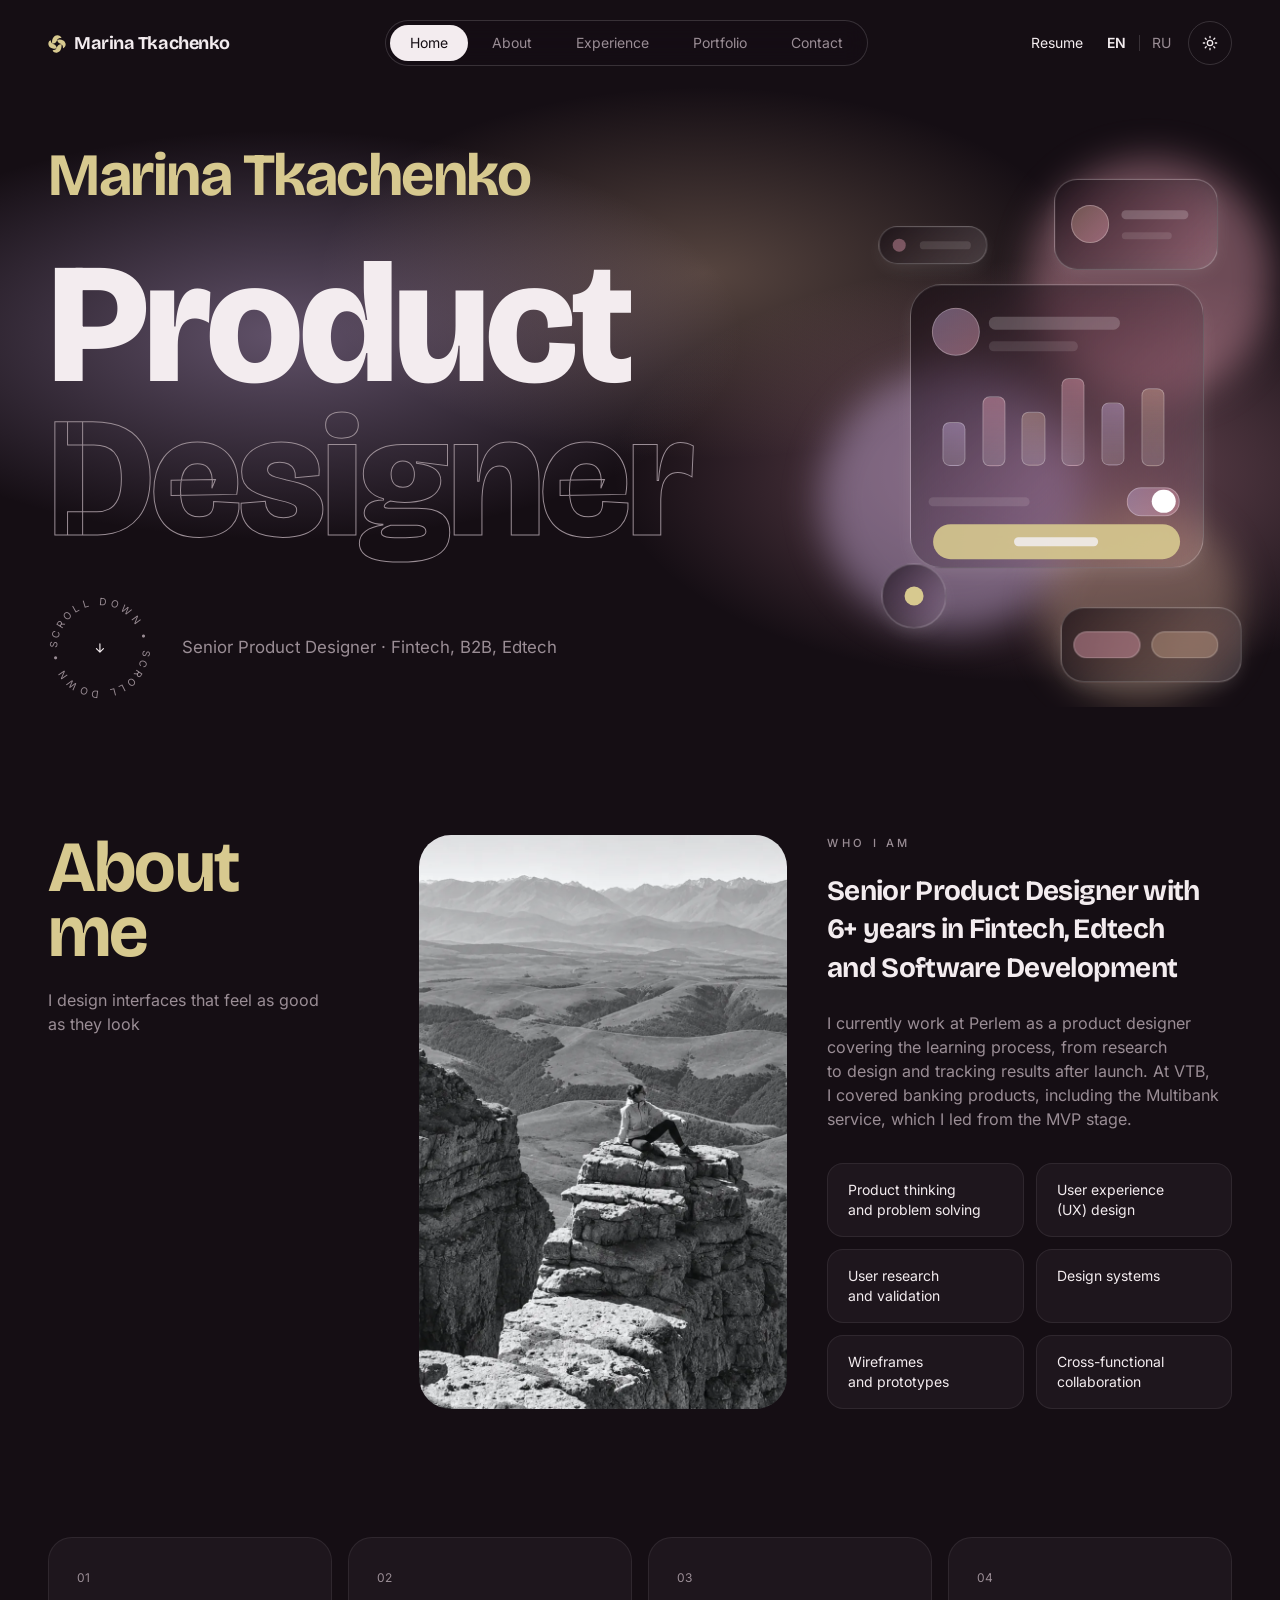
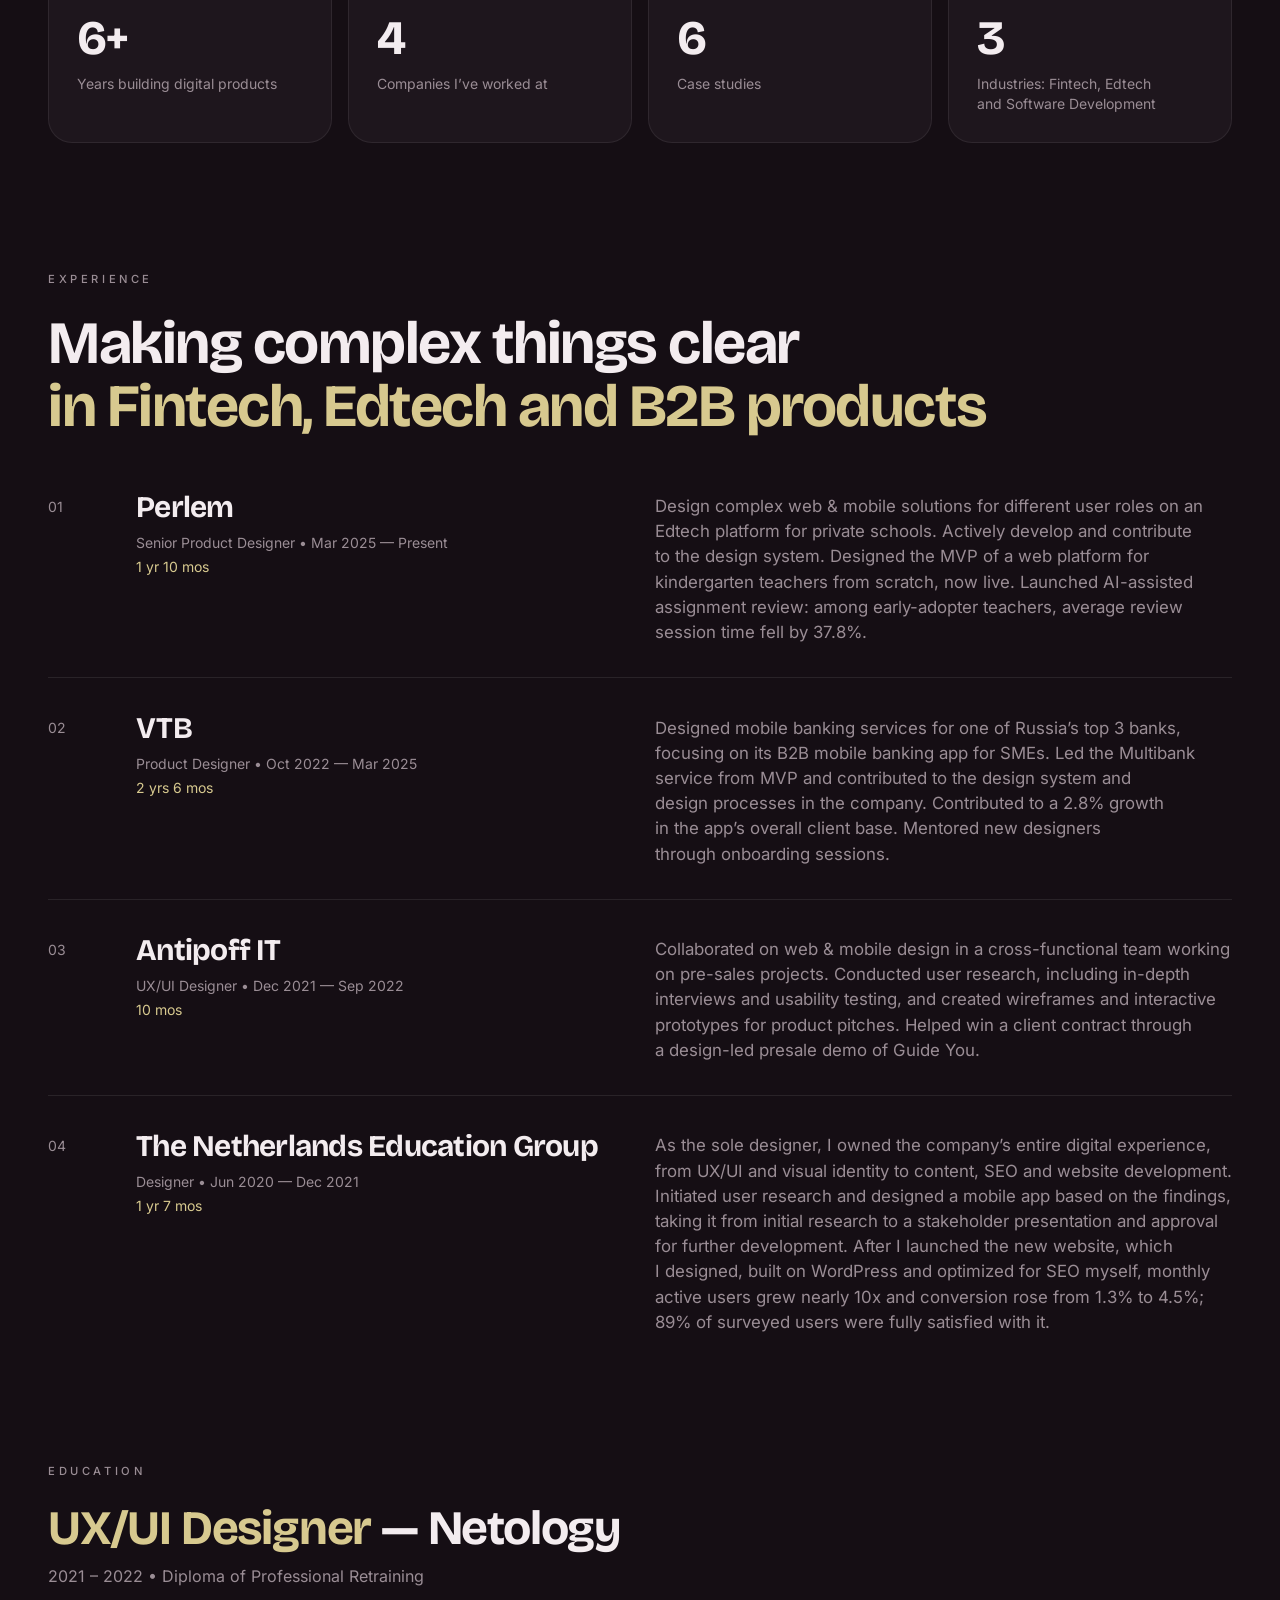
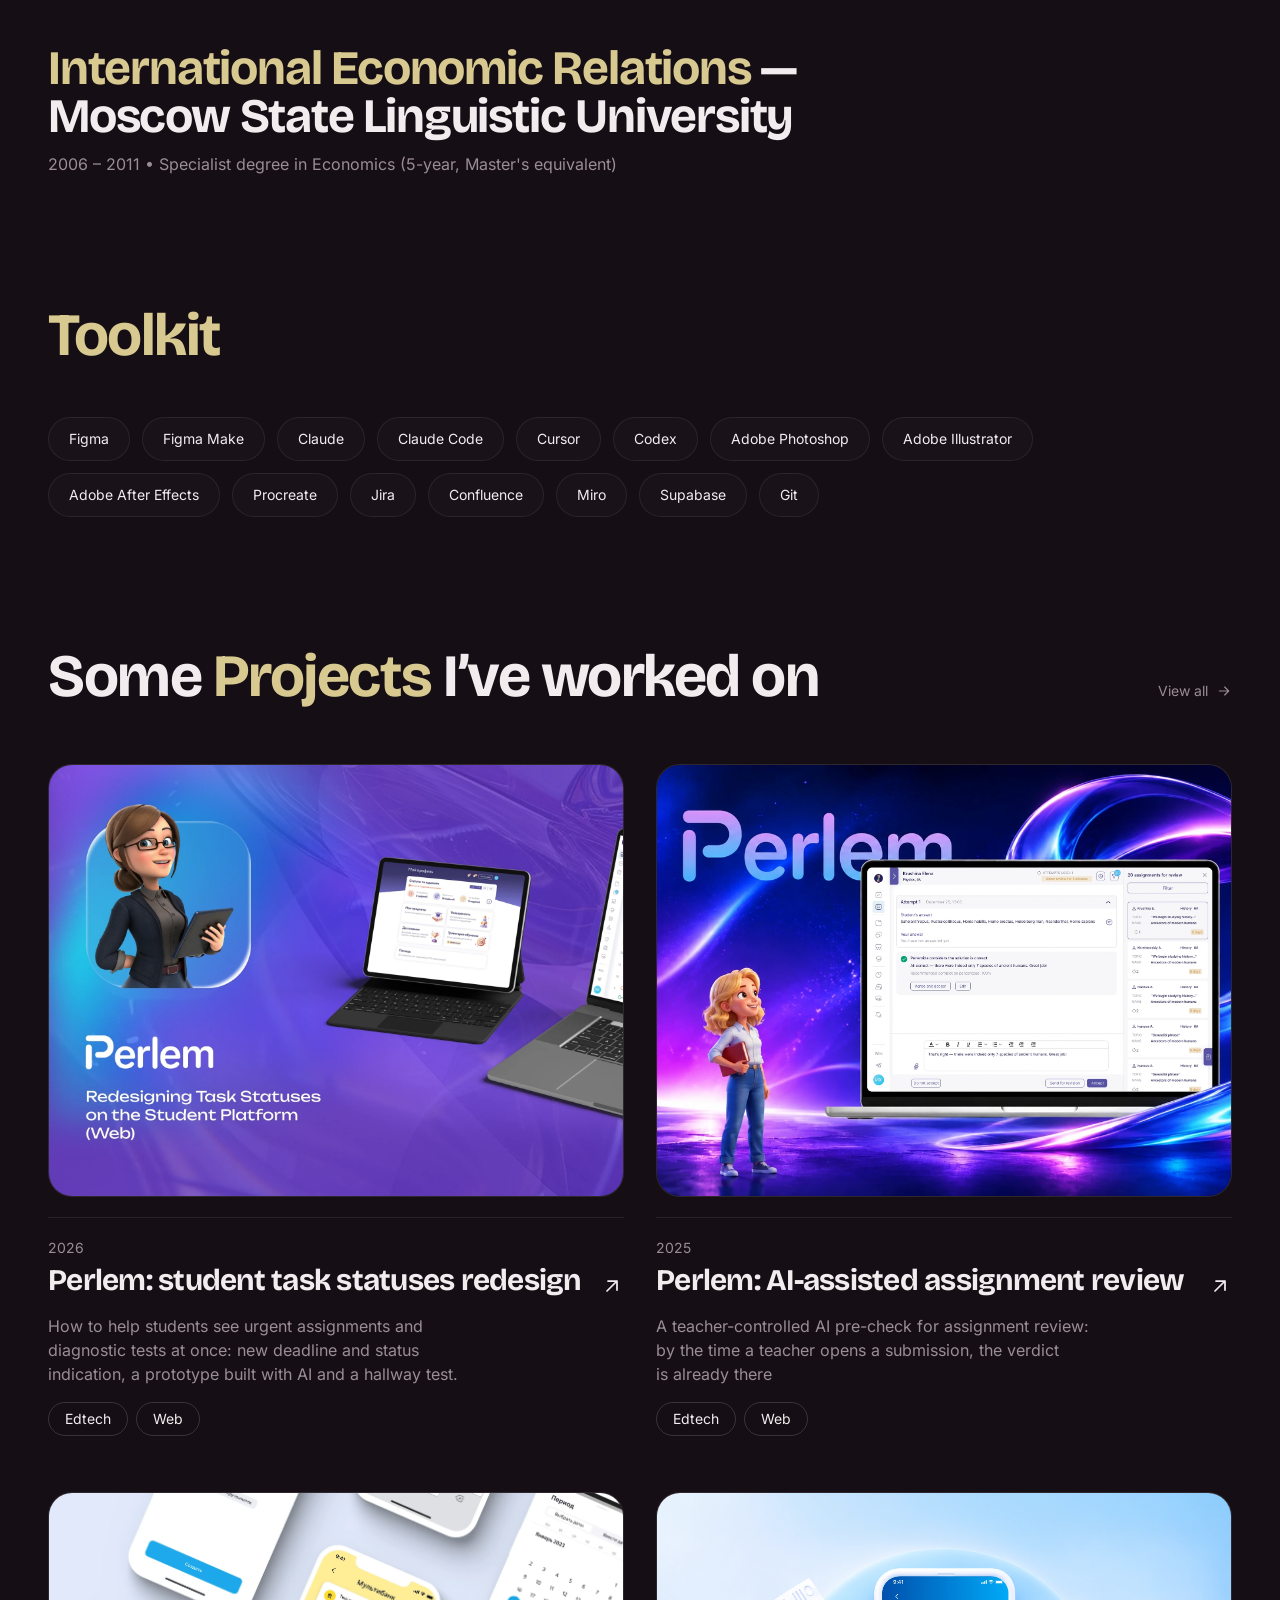
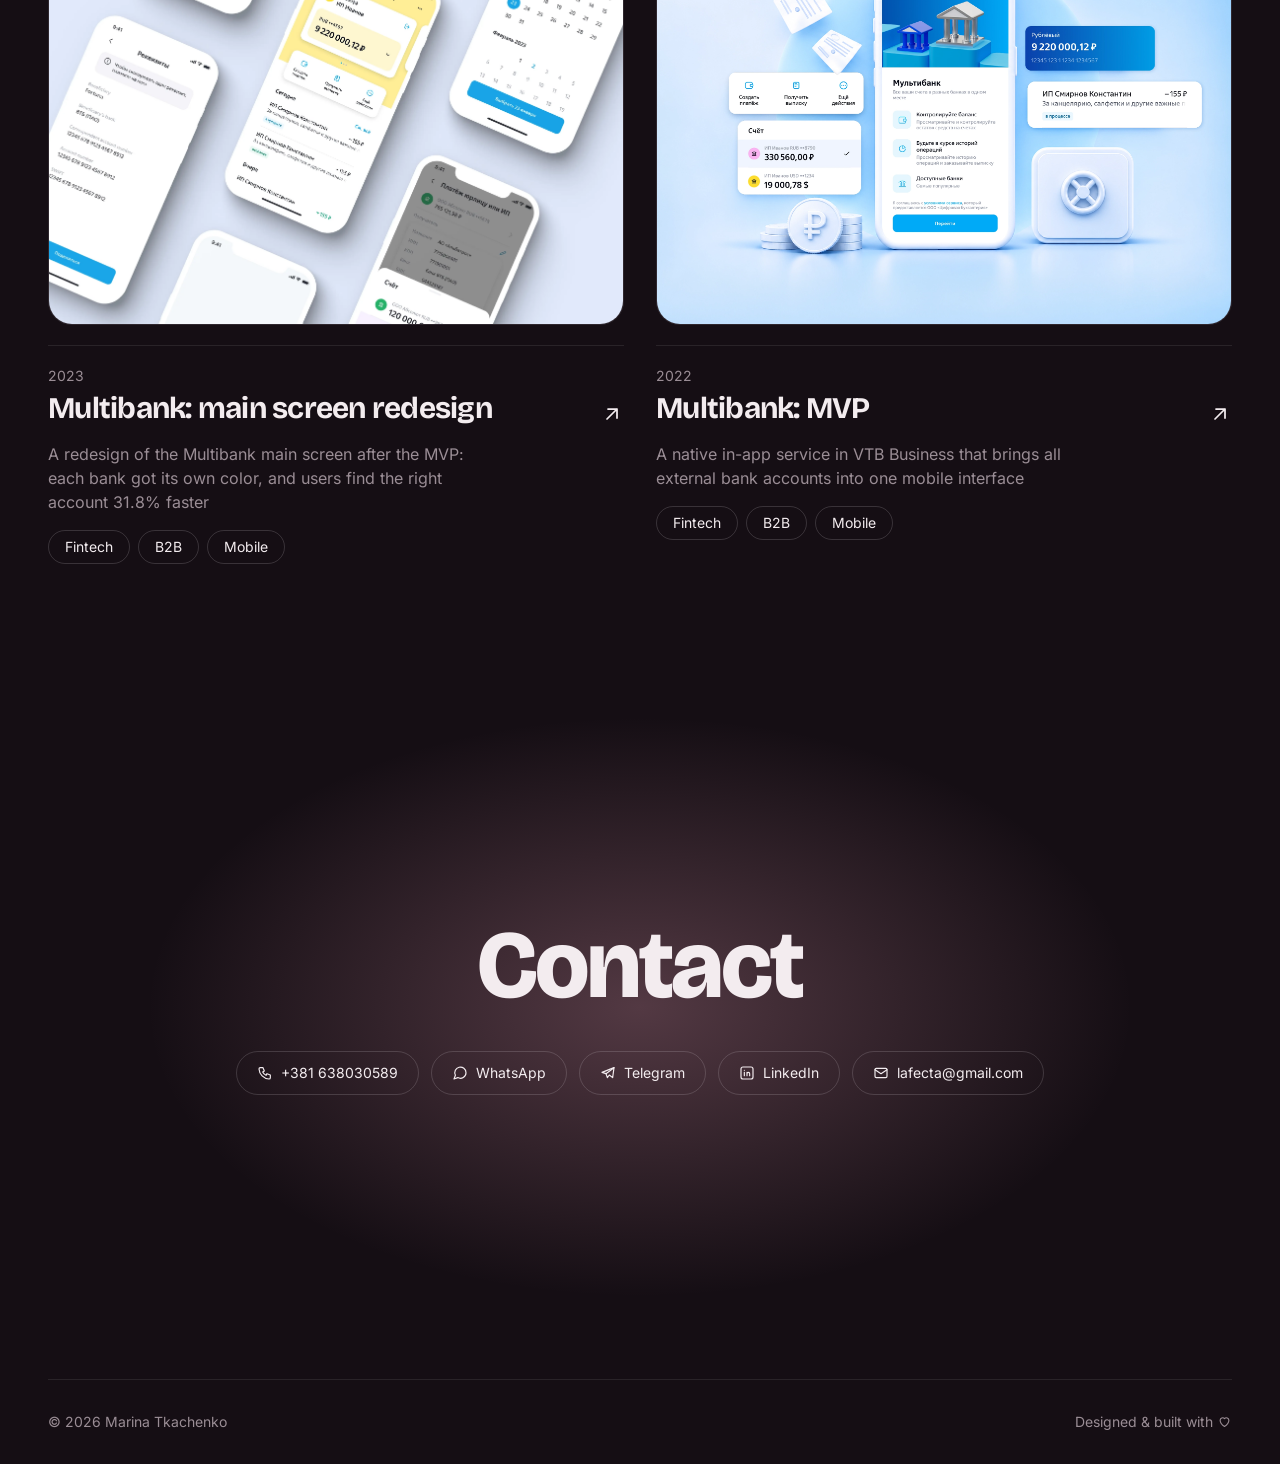
==== index.html @ 83dca7a9 "Ship Project Overview editorial strip across all six cases. Replace the old facts grid with overview" ====
<!DOCTYPE html>
<html lang="en" data-theme="dark" data-root="" data-page="home">
<head>
  <meta charset="UTF-8" />
  <meta name="viewport" content="width=device-width, initial-scale=1.0" />
  <link rel="icon" type="image/svg+xml" href="favicon.svg" />
  <link rel="icon" href="favicon.ico" sizes="32x32" />
  <link rel="icon" type="image/png" href="icon-192.png" sizes="192x192" />
  <link rel="apple-touch-icon" href="apple-touch-icon.png" />
  <link rel="manifest" href="site.webmanifest" />
  <title>Marina Tkachenko — Senior Product Designer</title>
  <meta name="description" content="Senior Product Designer · Fintech, Edtech, Software Development." />
  <link rel="canonical" href="https://marinatkachenko.com/" />
  <meta property="og:type" content="website" />
  <meta property="og:url" content="https://marinatkachenko.com/" />
  <meta property="og:title" content="Marina Tkachenko — Senior Product Designer" />
  <meta property="og:description" content="Senior Product Designer · Fintech, Edtech, Software Development." />
  <meta property="og:image" content="https://marinatkachenko.com/images/og/cover-home.jpg" />
  <meta property="og:image:width" content="1200" />
  <meta property="og:image:height" content="630" />
  <meta property="og:image:alt" content="Marina Tkachenko, Senior Product Designer: portfolio" />
  <meta name="twitter:card" content="summary_large_image" />
  <meta name="twitter:image" content="https://marinatkachenko.com/images/og/cover-home.jpg" />

  <!-- Language and theme before first paint: the address, then the saved choice, then English and dark (same order as js/i18n.js) -->
  <meta name="color-scheme" content="dark" />
  <meta name="theme-color" content="#150E14" />
  <script>
    (function () {
      var root = document.documentElement, lang = null, theme = null;
      var query = new URLSearchParams(location.search).get('lang');
      var path = (location.pathname.match(/\/(en|ru)\/?$/) || [])[1];
      try { lang = localStorage.getItem('site-lang'); theme = localStorage.getItem('site-theme'); } catch (e) {}
      if (query === 'en' || query === 'ru') lang = query;
      if (path) lang = path;
      root.lang = lang === 'ru' ? 'ru' : 'en';
      if (theme !== 'light') return;
      root.dataset.theme = 'light';
      document.querySelector('meta[name="color-scheme"]').content = 'light';
      document.querySelector('meta[name="theme-color"]').content = '#F8F3F5';
    })();
  </script>

  <!-- Until the scripts at the end of the page have put in the language,
       drawn the cards and placed an anchor (index.html#about from another
       page), the page stays hidden, so the first frame shown is the finished
       one (js/main.js). The anchor is not placed on back / forward (the
       browser restores the scroll) or when a remembered position comes back
       (js/projects.js). Shown anyway after 1.5 s if a script fails. -->
  <script>
    (function () {
      var root = document.documentElement;
      root.classList.add('is-booting');
      setTimeout(function () { root.classList.remove('is-booting', 'is-anchoring'); }, 1500);
      if (location.hash.length < 2) return;
      var nav = performance.getEntriesByType && performance.getEntriesByType('navigation')[0];
      if (nav && nav.type === 'back_forward') return;
      try {
        var saved = JSON.parse(sessionStorage.getItem('projects-restore'));
        if (saved && saved.page === 'home') return;
      } catch (e) {}
      root.classList.add('is-anchoring');
    })();
  </script>

  <link rel="preload" href="fonts/inter-latin-wght-normal.woff2" as="font" type="font/woff2" crossorigin />
  <link rel="preload" href="fonts/bricolage-grotesque-latin-opsz-normal.woff2" as="font" type="font/woff2" crossorigin />
  <!-- Russian pages also need the Cyrillic body font -->
  <script>
    (function () {
      if (document.documentElement.lang !== 'ru') return;
      var font = document.createElement('link');
      font.rel = 'preload'; font.as = 'font'; font.type = 'font/woff2'; font.crossOrigin = '';
      font.href = 'fonts/inter-cyrillic-wght-normal.woff2';
      document.head.append(font);
    })();
  </script>

  <link rel="stylesheet" href="css/tokens.css?v=20261123a" />
  <link rel="stylesheet" href="css/style.css?v=20261123a" />
</head>
<body>

  <!-- ============ NAV ============ -->
  <header class="nav">
    <a href="index.html" class="nav__name"><svg class="nav__mark" width="18" height="18" viewBox="0 0 512 512" fill="currentColor" aria-hidden="true" focusable="false"><path d="M257.304 10.1915C286.831 8.97307 315.187 13.3717 340.819 29.1034C362.001 42.1004 380.033 64.0647 386.084 88.6191C378.685 88.724 371.36 87.4991 363.799 87.6498C321.224 88.5007 281.397 103.267 259.425 142.651C254.765 151.007 251.762 158.628 247.705 167.15C239.773 183.812 231.827 197.342 218.742 210.534C198.245 231.199 168.315 238.995 140.32 241.71C134.675 242.257 126.518 241.805 120.603 241.834C137.478 251.984 150.284 256.57 168.344 263.577C204.808 277.725 237.194 308.13 241.391 349.287C242.178 357.005 241.925 364.802 241.929 372.6C255.633 344.597 267.995 313.66 291.28 292.082C312.119 272.777 339.035 264.661 366.793 265.362C371.84 265.491 376.73 266.078 381.807 266.416C350.628 246.698 320.092 242.556 293.558 215.022C275.928 196.73 263.443 168.166 263.228 142.642C271.411 138.688 279.946 135.533 288.722 133.222C337.521 120.563 389.269 128.035 432.654 154.003C465.258 173.569 488.9 205.437 498.421 242.645C505.795 272.598 501.841 302.699 485.936 329.151C472.956 350.734 451.607 370.402 426.994 376.589L425.632 376.877L424.887 376.325C424.603 373.078 425.416 369.318 425.637 365.926C428.077 328.569 417.072 292.679 385.81 269.534C385.55 282.782 386.236 297.01 385.55 310.139C383.63 346.989 378.019 384.172 361.193 417.183C342.127 455.098 308.812 483.613 268.779 496.299C239.7 505.499 202.267 503.903 175.488 489.029C151.81 475.88 139.029 457.122 131.321 431.72C151.652 432.575 179.363 427.229 197.541 417.845C213.697 409.505 233.798 390.886 240.976 373.734C226.933 380.632 211.966 385.401 196.556 387.877C149.301 395.272 104.751 386.545 64.4387 358.129C7.77163 318.19 -7.35406 237.488 31.8897 179.556C41.0081 166.095 61.6903 149.751 78.2703 147.397C77.4559 178.617 92.635 222.324 119.185 240.114C117.4 228.996 115.286 218.661 114.941 207.203C114.647 197.436 115.299 186.877 114.348 177.182C114.181 175.473 113.851 175.529 113.946 173.411C114.637 174.611 114.57 174.72 114.991 176.085C115.212 173.645 115.377 171.198 115.588 168.766C118.945 130.918 133.186 94.5216 157.096 65.1558C183.395 32.858 216.522 15.0824 257.304 10.1915Z"/></svg><span data-i18n="nav.name">Marina Tkachenko</span></a>

    <div class="nav__controls">
      <button class="theme-toggle icon-btn" type="button" aria-label="Switch theme">
        <svg class="theme-toggle__moon" viewBox="0 0 24 24" width="16" height="16" aria-hidden="true">
          <path d="M21 12.8A9 9 0 1 1 11.2 3a7 7 0 0 0 9.8 9.8z" fill="none" stroke="currentColor" stroke-width="2" stroke-linecap="round" stroke-linejoin="round"/>
        </svg>
        <svg class="theme-toggle__sun" viewBox="0 0 24 24" width="16" height="16" aria-hidden="true">
          <g fill="none" stroke="currentColor" stroke-width="2" stroke-linecap="round">
            <circle cx="12" cy="12" r="4"/>
            <path d="M12 2v2M12 20v2M4.9 4.9l1.4 1.4M17.7 17.7l1.4 1.4M2 12h2M20 12h2M4.9 19.1l1.4-1.4M17.7 6.3l1.4-1.4"/>
          </g>
        </svg>
      </button>
      <button class="nav__burger icon-btn" type="button" aria-label="Open menu" aria-expanded="false" aria-controls="site-menu" data-i18n-aria="nav.menuOpen">
        <span class="nav__burger-lines" aria-hidden="true"></span>
      </button>
    </div>

    <!-- On screens up to 768px this is the panel opened by the burger; wider, it adds no box of its own -->
    <div class="nav__panel" id="site-menu">
      <nav class="nav__menu" aria-label="Main">
        <ul class="nav__links">
          <li class="nav__indicator" aria-hidden="true" role="presentation"></li>
          <li><a href="#home" aria-current="location" data-i18n="nav.home">Home</a></li>
          <li><a href="#about" data-i18n="nav.about">About</a></li>
          <li><a href="#experience" data-i18n="nav.experience">Experience</a></li>
          <li class="nav__group">
            <a href="#projects" data-i18n="nav.portfolio">Portfolio</a>
            <button class="nav__expand" type="button" aria-expanded="false" aria-controls="nav-projects" aria-label="Show projects menu" data-i18n-aria="nav.projectsMenu">
              <svg class="nav__chevron" viewBox="0 0 24 24" width="16" height="16" aria-hidden="true"><path d="m6 9 6 6 6-6" fill="none" stroke="currentColor" stroke-width="2" stroke-linecap="round" stroke-linejoin="round"/></svg>
            </button>
            <ul class="nav__sub" id="nav-projects">
              <li><a href="projects.html" data-i18n="projects.title">All projects</a></li>
            </ul>
          </li>
          <li><a href="#contact" data-i18n="nav.contact">Contact</a></li>
        </ul>
      </nav>

      <div class="nav__right">
        <a href="files/MarinaTkachenkoCV_eng.pdf" target="_blank" rel="noopener" class="text-link" data-i18n="nav.resume" data-i18n-href="nav.resumeHref" data-i18n-aria="nav.resumeAria" aria-label="Resume (PDF, opens in a new tab)">Resume</a>
        <!-- Language: EN | RU. The ?lang= links work anywhere, even without JS
             or when the file is opened directly; js/i18n.js switches in place
             and shows a /en or /ru address when served over http(s). -->
        <div class="lang-switch" role="group" aria-label="Language">
          <a class="lang-switch__opt" href="?lang=en" data-lang="en" hreflang="en" lang="en">EN</a>
          <span class="lang-switch__sep" aria-hidden="true"></span>
          <a class="lang-switch__opt" href="?lang=ru" data-lang="ru" hreflang="ru" lang="ru">RU</a>
        </div>
        <button class="theme-toggle icon-btn" type="button" aria-label="Switch theme">
          <svg class="theme-toggle__moon" viewBox="0 0 24 24" width="16" height="16" aria-hidden="true">
            <path d="M21 12.8A9 9 0 1 1 11.2 3a7 7 0 0 0 9.8 9.8z" fill="none" stroke="currentColor" stroke-width="2" stroke-linecap="round" stroke-linejoin="round"/>
          </svg>
          <svg class="theme-toggle__sun" viewBox="0 0 24 24" width="16" height="16" aria-hidden="true">
            <g fill="none" stroke="currentColor" stroke-width="2" stroke-linecap="round">
              <circle cx="12" cy="12" r="4"/>
              <path d="M12 2v2M12 20v2M4.9 4.9l1.4 1.4M17.7 17.7l1.4 1.4M2 12h2M20 12h2M4.9 19.1l1.4-1.4M17.7 6.3l1.4-1.4"/>
            </g>
          </svg>
        </button>
      </div>
    </div>
  </header>

  <main>
    <!-- ============ HERO ============ -->
    <section class="hero" id="home">
      <div class="hero__inner">
        <p class="hero__name" data-i18n="hero.name">Marina Tkachenko</p>
        <div class="hero__headline">
          <h1 class="hero__title">
            <span class="hero__line">Product</span>
            <span class="hero__line hero__line--outline">Designer</span>
          </h1>

          <!-- One-off glass composition (see js/main.js). The final layout is
               the default, so it is complete without JS / with reduced motion. -->
          <div class="hero-glass" aria-hidden="true">
            <span class="hg__p hg__orb hg--pink" style="left:75.00%;top:26.67%;--w:57.50cqw;--h:57.50cqw;--rad:28.75cqw;--s:0"></span>
            <span class="hg__p hg__orb hg--lilac" style="left:27.50%;top:61.67%;--w:62.50cqw;--h:62.50cqw;--rad:31.25cqw;--s:0"></span>
            <span class="hg__p hg__orb hg--peach" style="left:72.50%;top:78.33%;--w:47.50cqw;--h:47.50cqw;--rad:23.75cqw;--s:0"></span>
            <span class="hg__p hg__glass" style="left:52.50%;top:50.00%;--w:70.00cqw;--h:67.50cqw;--rad:7.50cqw;--s:1"></span>
            <span class="hg__p hg__avatar" style="left:28.50%;top:35.00%;--w:11.50cqw;--h:11.50cqw;--rad:5.75cqw;--s:2"></span>
            <span class="hg__p hg__bar" style="left:52.00%;top:33.67%;--w:31.00cqw;--h:3.00cqw;--rad:1.50cqw;--s:2"></span>
            <span class="hg__p hg__bar hg__bar--soft" style="left:47.00%;top:37.33%;--w:21.00cqw;--h:2.25cqw;--rad:1.12cqw;--s:2"></span>
            <span class="hg__p hg__col hg--lilac" style="left:28.00%;top:52.83%;--w:5.50cqw;--h:10.50cqw;--rad:1.75cqw;--s:2"></span>
            <span class="hg__p hg__col hg--pink" style="left:37.50%;top:50.83%;--w:5.50cqw;--h:16.50cqw;--rad:1.75cqw;--s:2"></span>
            <span class="hg__p hg__col hg--peach" style="left:47.00%;top:52.00%;--w:5.50cqw;--h:13.00cqw;--rad:1.75cqw;--s:2"></span>
            <span class="hg__p hg__col hg--pink" style="left:56.50%;top:49.33%;--w:5.50cqw;--h:21.00cqw;--rad:1.75cqw;--s:2"></span>
            <span class="hg__p hg__col hg--lilac" style="left:66.00%;top:51.33%;--w:5.50cqw;--h:15.00cqw;--rad:1.75cqw;--s:2"></span>
            <span class="hg__p hg__col hg--peach" style="left:75.50%;top:50.17%;--w:5.50cqw;--h:18.50cqw;--rad:1.75cqw;--s:2"></span>
            <span class="hg__p hg__bar hg__bar--soft" style="left:34.00%;top:62.00%;--w:24.00cqw;--h:2.25cqw;--rad:1.12cqw;--s:2"></span>
            <span class="hg__p hg__toggle" style="left:75.50%;top:62.00%;--w:12.50cqw;--h:7.00cqw;--rad:3.50cqw;--s:2"></span>
            <span class="hg__p hg__button" style="left:52.50%;top:68.33%;--w:59.00cqw;--h:8.50cqw;--rad:4.25cqw;--s:2"></span>
            <span class="hg__p hg__glass hg__glass--float" style="left:71.50%;top:18.00%;--w:39.00cqw;--h:21.50cqw;--rad:5.50cqw;--s:3"></span>
            <span class="hg__p hg__avatar hg__avatar--peach" style="left:60.50%;top:18.00%;--w:9.00cqw;--h:9.00cqw;--rad:4.50cqw;--s:3"></span>
            <span class="hg__p hg__bar" style="left:76.00%;top:16.50%;--w:16.00cqw;--h:2.25cqw;--rad:1.12cqw;--s:3"></span>
            <span class="hg__p hg__bar hg__bar--soft" style="left:74.00%;top:19.83%;--w:12.00cqw;--h:1.75cqw;--rad:0.88cqw;--s:3"></span>
            <span class="hg__p hg__glass hg__glass--pill" style="left:23.00%;top:21.33%;--w:26.00cqw;--h:9.00cqw;--rad:4.50cqw;--s:3"></span>
            <span class="hg__p hg__dot" style="left:15.00%;top:21.33%;--w:3.00cqw;--h:3.00cqw;--rad:1.50cqw;--s:3"></span>
            <span class="hg__p hg__bar hg__bar--soft" style="left:26.00%;top:21.33%;--w:12.00cqw;--h:1.75cqw;--rad:0.88cqw;--s:3"></span>
            <span class="hg__p hg__glass hg__glass--float" style="left:75.00%;top:84.67%;--w:43.00cqw;--h:18.00cqw;--rad:5.50cqw;--s:3"></span>
            <span class="hg__p hg__chip hg--pink" style="left:64.50%;top:84.67%;--w:16.00cqw;--h:6.50cqw;--rad:3.25cqw;--s:3"></span>
            <span class="hg__p hg__chip hg--peach" style="left:83.00%;top:84.67%;--w:16.00cqw;--h:6.50cqw;--rad:3.25cqw;--s:3"></span>
            <span class="hg__p hg__glass hg__glass--round" style="left:18.50%;top:77.00%;--w:15.50cqw;--h:15.50cqw;--rad:7.75cqw;--s:3"></span>
            <span class="hg__p hg__dot hg__dot--accent" style="left:18.50%;top:77.00%;--w:4.50cqw;--h:4.50cqw;--rad:2.25cqw;--s:3"></span>
          </div>

          <div class="hero__aside">
            <p class="hero__level" data-i18n="hero.level">Senior Product Designer · Fintech, B2B, Edtech</p>
            <div class="scroll-badge" aria-hidden="true">
              <svg class="scroll-badge__ring" viewBox="0 0 100 100">
                <defs>
                  <path id="scroll-badge-circle" d="M50,50 m-36,0 a36,36 0 1,1 72,0 a36,36 0 1,1 -72,0" />
                </defs>
                <text>
                  <textPath href="#scroll-badge-circle" textLength="222">SCROLL DOWN • SCROLL DOWN •</textPath>
                </text>
              </svg>
              <svg class="scroll-badge__arrow" viewBox="0 0 24 24" width="14" height="14">
                <path d="M12 5v14M6 13l6 6 6-6" fill="none" stroke="currentColor" stroke-width="2" stroke-linecap="round" stroke-linejoin="round"/>
              </svg>
            </div>
          </div>
        </div>
      </div>
    </section>


    <!-- ============ ABOUT ============ -->
    <section class="about" id="about">
      <div class="about__grid">
        <div class="about__intro">
          <h2 class="about__title" data-i18n="about.title">About me</h2>
          <p class="about__sub" data-i18n="about.sub">I design interfaces that feel as good as they look</p>
        </div>

        <div class="about__photo">
          <img src="images/Marina.webp" width="818" height="1178" loading="lazy" decoding="async"
               alt="Marina Tkachenko sitting on a rock against a mountain landscape, black and white photo"
               data-i18n-alt="about.photoAlt" />
        </div>

        <div class="about__body">
          <p class="label" data-i18n="about.label">Who I am</p>
          <p class="about__lead" data-i18n="about.lead">Senior Product Designer with 6+ years in Fintech, Edtech and Software Development</p>
          <p class="about__text" data-i18n="about.text">I currently work at Perlem as a product designer covering the learning process, from research to design and tracking results after launch. At VTB, I covered banking products, including the Multibank service, which I led from the MVP stage.</p>

          <ul class="skills">
            <li class="skills__item" data-i18n="skills.1">Product thinking and problem solving</li>
            <li class="skills__item" data-i18n="skills.2">User experience (UX) design</li>
            <li class="skills__item" data-i18n="skills.3">User research and validation</li>
            <li class="skills__item" data-i18n="skills.4">Design systems</li>
            <li class="skills__item" data-i18n="skills.5">Wireframes and prototypes</li>
            <li class="skills__item" data-i18n="skills.6">Cross-functional collaboration</li>
          </ul>
        </div>
      </div>
    </section>
    <!-- ============ STATS ============ -->
    <section class="stats" aria-label="Key numbers">
      <ul class="stats__grid" data-stats>
        <li class="stat">
          <span class="stat__index">01</span>
          <span class="stat__value">6+</span>
          <span class="stat__label" data-i18n="stats.1">Years building digital products</span>
        </li>
        <!-- number of different companies in the Experience block below (js/projects.js) -->
        <li class="stat">
          <span class="stat__index">02</span>
          <span class="stat__value" data-company-count>4</span>
          <span class="stat__label" data-i18n="stats.2">Companies I’ve worked at</span>
        </li>
        <!-- number of ready projects from data/projects.js (js/projects.js);
             hidden while there are fewer than 3 -->
        <li class="stat" data-case-count hidden>
          <span class="stat__index">03</span>
          <span class="stat__value" data-case-count-value></span>
          <span class="stat__label" data-case-count-label></span>
        </li>
        <li class="stat">
          <span class="stat__index">04</span>
          <span class="stat__value">3</span>
          <span class="stat__label" data-i18n="stats.4">Industries: Fintech, Edtech and Software Development</span>
        </li>
      </ul>
    </section>

    <!-- ============ EXPERIENCE ============ -->
    <section class="experience" id="experience">
      <p class="label" data-i18n="exp.label">Experience</p>
      <!-- from 1024px: plain part on the first line, coloured part on the second -->
      <h2 class="section-title section-title--split">
        <span data-i18n="exp.title.1">Making complex things clear</span> <br class="br-desktop"><span class="accent" data-i18n="exp.title.2">in Fintech, Edtech and B2B products</span>
      </h2>

      <ol class="timeline">
        <li class="timeline__row">
          <span class="timeline__index">01</span>
          <div class="timeline__head">
            <h3 class="timeline__company">Perlem</h3>
            <p class="timeline__role" data-i18n="exp.1.role">Senior Product Designer • Mar 2025 — Present</p>
            <p class="timeline__duration" data-start="2025-03" data-end="present">1 yr 9 mos</p>
          </div>
          <p class="timeline__text" data-i18n="exp.1.text">Design complex web &amp; mobile solutions for different user roles on an Edtech platform for private schools. Actively develop and contribute to the design system. Designed the MVP of a web platform for kindergarten teachers from scratch, now live. Launched AI-assisted assignment review: among early-adopter teachers, average review session time fell by 37.8%.</p>
        </li>
        <li class="timeline__row">
          <span class="timeline__index">02</span>
          <div class="timeline__head">
            <h3 class="timeline__company" data-i18n="exp.2.company">VTB</h3>
            <p class="timeline__role" data-i18n="exp.2.role">Product Designer • Oct 2022 — Mar 2025</p>
            <p class="timeline__duration" data-start="2022-10" data-end="2025-03">2 yrs 6 mos</p>
          </div>
          <p class="timeline__text" data-i18n="exp.2.text">Designed mobile banking services for one of Russia’s top 3 banks, focusing on its B2B mobile banking app for SMEs. Led the Multibank service from MVP and contributed to the design system and design processes in the company. Contributed to a 2.8% growth in the app’s overall client base. Mentored new designers through onboarding sessions.</p>
        </li>
        <li class="timeline__row">
          <span class="timeline__index">03</span>
          <div class="timeline__head">
            <h3 class="timeline__company">Antipoff IT</h3>
            <p class="timeline__role" data-i18n="exp.3.role">UX/UI Designer • Dec 2021 — Sep 2022</p>
            <p class="timeline__duration" data-start="2021-12" data-end="2022-09">10 mos</p>
          </div>
          <p class="timeline__text" data-i18n="exp.3.text">Collaborated on web &amp; mobile design in a cross-functional team working on pre-sales projects. Conducted user research, including in-depth interviews and usability testing, and created wireframes and interactive prototypes for product pitches. Helped win a client contract through a design-led presale demo of Guide You.</p>
        </li>
        <li class="timeline__row">
          <span class="timeline__index">04</span>
          <div class="timeline__head">
            <h3 class="timeline__company">The Netherlands Education Group</h3>
            <p class="timeline__role" data-i18n="exp.4.role">Designer • Jun 2020 — Dec 2021</p>
            <p class="timeline__duration" data-start="2020-06" data-end="2021-12">1 yr 7 mos</p>
          </div>
          <p class="timeline__text" data-i18n="exp.4.text">As the sole designer, I owned the company’s entire digital experience, from UX/UI and visual identity to content, SEO and website development. Initiated user research and designed a mobile app based on the findings, taking it from initial research to a stakeholder presentation and approval for further development. After I launched the new website, which I designed, built on WordPress and optimized for SEO myself, monthly active users grew nearly 10x and conversion rose from 1.3% to 4.5%; 89% of surveyed users were fully satisfied with it.</p>
        </li>
      </ol>
    </section>
    <!-- ============ EDUCATION ============ -->
    <section class="education">
      <p class="label" data-i18n="edu.label">Education</p>
      <div class="education__list">
        <div class="education__item">
          <h3 class="education__title"><span class="accent" data-i18n="edu.1.program">UX/UI Designer</span> <span data-i18n="edu.1.school">— Netology</span></h3>
          <p class="education__meta" data-i18n="edu.1.meta">2021 – 2022 • Diploma of Professional Retraining</p>
        </div>
        <div class="education__item">
          <h3 class="education__title"><span class="accent" data-i18n="edu.2.program">International Economic Relations</span> <span data-i18n="edu.2.school">— Moscow State Linguistic University</span></h3>
          <p class="education__meta" data-i18n="edu.2.meta">2006 – 2011 • Specialist degree in Economics (5-year, Master's equivalent)</p>
        </div>
      </div>
    </section>


    <!-- ============ TOOLKIT ============ -->
    <section class="tools">
      <h2 class="section-title"><span class="accent" data-i18n="tools.title">Toolkit</span></h2>
      <ul class="tools__chips">
        <li class="tool"><span class="tool__slot" aria-hidden="true"><span class="tool__icon tool__icon--figma"></span></span>Figma</li>
        <li class="tool"><span class="tool__slot" aria-hidden="true"><span class="tool__icon tool__icon--figma_make"></span></span>Figma Make</li>
        <li class="tool"><span class="tool__slot" aria-hidden="true"><span class="tool__icon tool__icon--claude"></span></span>Claude</li>
        <li class="tool"><span class="tool__slot" aria-hidden="true"><span class="tool__icon tool__icon--claude_code"></span></span>Claude Code</li>
        <li class="tool"><span class="tool__slot" aria-hidden="true"><span class="tool__icon tool__icon--cursor"></span></span>Cursor</li>
        <li class="tool"><span class="tool__slot" aria-hidden="true"><span class="tool__icon tool__icon--codex"></span></span>Codex</li>
        <li class="tool"><span class="tool__slot" aria-hidden="true"><span class="tool__icon tool__icon--adobe_photoshop"></span></span>Adobe Photoshop</li>
        <li class="tool"><span class="tool__slot" aria-hidden="true"><span class="tool__icon tool__icon--adobe_illustrator"></span></span>Adobe Illustrator</li>
        <li class="tool"><span class="tool__slot" aria-hidden="true"><span class="tool__icon tool__icon--adobe_after_effects"></span></span>Adobe After Effects</li>
        <li class="tool"><span class="tool__slot" aria-hidden="true"><span class="tool__icon tool__icon--procreate"></span></span>Procreate</li>
        <li class="tool"><span class="tool__slot" aria-hidden="true"><span class="tool__icon tool__icon--jira"></span></span>Jira</li>
        <li class="tool"><span class="tool__slot" aria-hidden="true"><span class="tool__icon tool__icon--confluence"></span></span>Confluence</li>
        <li class="tool"><span class="tool__slot" aria-hidden="true"><span class="tool__icon tool__icon--miro"></span></span>Miro</li>
        <li class="tool"><span class="tool__slot" aria-hidden="true"><span class="tool__icon tool__icon--supabase"></span></span>Supabase</li>
        <li class="tool"><span class="tool__slot" aria-hidden="true"><span class="tool__icon tool__icon--git"></span></span>Git</li>
      </ul>
    </section>


    <!-- ============ SELECTED WORK ============
         Cards come from data/projects.js (featured + ready, max 4), js/projects.js -->
    <section class="work" id="projects">
      <div class="work__head">
        <h2 class="section-title section-title--wide">
          <span data-i18n="work.home.title.before">Some </span><span class="accent" data-i18n="work.home.title.accent">Projects</span><span data-i18n="work.home.title.after"> I’ve worked on</span>
        </h2>
        <a class="work__all" href="projects.html" data-i18n-aria="work.viewAllAria" aria-label="View all projects"><span data-i18n="work.viewAll">View all</span><svg class="icon" viewBox="0 0 24 24" aria-hidden="true"><path d="M5 12h14M13 6l6 6-6 6"/></svg></a>
      </div>
      <ul class="projects-grid" data-projects="featured"></ul>
      <a class="pill work__end" href="projects.html" data-i18n="projects.title" data-reveal>All projects</a>
    </section>


    <!-- ============ CONTACT ============ -->
    <section class="contact" id="contact">
      <h2 class="contact__title" data-i18n="contact.title">Contact</h2>
      <ul class="contact__links">
        <li><a class="pill" href="tel:+381638030589" data-i18n-aria="contact.aria.phone" aria-label="Call +381 638030589"><svg class="icon" viewBox="0 0 24 24" aria-hidden="true"><path d="M5 4h4l2 5-2.5 1.5a11 11 0 0 0 5 5L15 13l5 2v4a2 2 0 0 1-2 2A16 16 0 0 1 3 6a2 2 0 0 1 2-2z"/></svg>+381 638030589</a></li>
        <li><a class="pill" href="https://wa.me/381638030589" target="_blank" rel="noopener noreferrer" data-i18n-aria="contact.aria.whatsapp" aria-label="Message on WhatsApp"><svg class="icon" viewBox="0 0 24 24" aria-hidden="true"><path d="M21 11.5a8.4 8.4 0 0 1-12.3 7.4L3 21l2.1-5.7A8.4 8.4 0 1 1 21 11.5z"/></svg>WhatsApp</a></li>
        <li><a class="pill" href="https://t.me/maramely" target="_blank" rel="noopener noreferrer" data-i18n-aria="contact.aria.telegram" aria-label="Telegram: @maramely"><svg class="icon" viewBox="0 0 24 24" aria-hidden="true"><path d="m21 4-18 7 6 2 2 6 3-4 5 4z"/><path d="m9 13 12-9"/></svg>Telegram</a></li>
        <li><a class="pill" href="https://www.linkedin.com/in/marinatk/" target="_blank" rel="noopener noreferrer" data-i18n-aria="contact.aria.linkedin" aria-label="Open LinkedIn profile"><svg class="icon" viewBox="0 0 24 24" aria-hidden="true"><rect x="3" y="3" width="18" height="18" rx="3"/><path d="M8 11v5M8 8v.01M12 16v-5M16 16v-3a2 2 0 0 0-4 0"/></svg>LinkedIn</a></li>
        <li><a class="pill" href="mailto:lafecta@gmail.com" data-i18n-aria="contact.aria.email" aria-label="Email lafecta@gmail.com"><svg class="icon" viewBox="0 0 24 24" aria-hidden="true"><rect x="3" y="5" width="18" height="14" rx="2"/><path d="m3 7 9 6 9-6"/></svg>lafecta@gmail.com</a></li>
      </ul>
    </section>
  </main>

  <!-- ============ FOOTER ============ -->
  <footer class="site-footer">
    <div class="site-footer__inner">
      <p data-i18n="footer.copy">© 2026 Marina Tkachenko</p>
      <p class="site-footer__built"><span data-i18n="footer.built">Designed &amp; built with</span> <svg class="icon icon--heart" viewBox="0 0 24 24" aria-label="love" data-i18n-aria="footer.love" role="img"><path d="M12 20s-7-4.4-7-10a4 4 0 0 1 7-2.6A4 4 0 0 1 19 10c0 5.6-7 10-7 10z"/></svg></p>
    </div>
  </footer>

  <script src="data/content.js?v=20261123a"></script>
  <script src="data/projects.js?v=20261123a"></script>
  <script src="js/projects.js?v=20261123a"></script>
  <script src="js/i18n.js?v=20261123a"></script>
  <script src="js/main.js?v=20261123a"></script>
  <script src="js/reveal.js?v=20261123a"></script>
  <script src="js/hero-reveal.js?v=20261123a"></script>
</body>
</html>
---- css/tokens.css ----
/* ============================================
   DESIGN TOKENS
   Source: Figma "Portfolio Website Design"
     light — node 71:955
     dark  — node 1:2
   :root holds the light theme; the default is dark
   (data-theme="dark" in the HTML of every page).
   [data-theme="dark"] overrides the same names,
   so a theme toggle only has to set the attribute
   on <html>.
   ============================================ */

/* ---------- Fonts: served from /fonts (see the licenses there) ---------- */
@font-face {
  font-family: 'Inter';
  font-style: normal;
  font-weight: 100 900;
  font-display: swap;
  src: url('../fonts/inter-latin-wght-normal.woff2') format('woff2');
  unicode-range: U+0000-00FF, U+0131, U+0152-0153, U+02BB-02BC, U+02C6, U+02DA, U+02DC, U+0304, U+0308, U+0329, U+2000-206F, U+20AC, U+2122, U+2191, U+2193, U+2212, U+2215, U+FEFF, U+FFFD;
}
@font-face {
  font-family: 'Inter';
  font-style: normal;
  font-weight: 100 900;
  font-display: swap;
  src: url('../fonts/inter-cyrillic-wght-normal.woff2') format('woff2');
  unicode-range: U+0301, U+0400-045F, U+0490-0491, U+04B0-04B1, U+2116;
}
@font-face {
  font-family: 'Bricolage Grotesque';
  font-style: normal;
  font-weight: 200 800;
  font-display: swap;
  src: url('../fonts/bricolage-grotesque-latin-opsz-normal.woff2') format('woff2');
  unicode-range: U+0000-00FF, U+0131, U+0152-0153, U+02BB-02BC, U+02C6, U+02DA, U+02DC, U+0304, U+0308, U+0329, U+2000-206F, U+20AC, U+2122, U+2191, U+2193, U+2212, U+2215, U+FEFF, U+FFFD;
}

/* What shows until the fonts arrive: Arial sized to the width and line metrics
   of the real font, so that text keeps its line breaks when the font swaps in.
   Bricolage has no Cyrillic, so its fallback stops at Latin. */
@font-face {
  font-family: 'Inter Fallback';
  font-weight: 400;
  src: local('Arial'), local('ArialMT'), local('Liberation Sans');
  size-adjust: 106.78%;
  ascent-override: 90.75%;
  descent-override: 22.57%;
  line-gap-override: 0%;
  unicode-range: U+0000-00FF, U+0131, U+0152-0153, U+02BB-02BC, U+02C6, U+02DA, U+02DC, U+0304, U+0308, U+0329, U+2000-206F, U+20AC, U+2122, U+2191, U+2193, U+2212, U+2215, U+FEFF, U+FFFD;
}
@font-face {
  font-family: 'Inter Fallback';
  font-weight: 400;
  src: local('Arial'), local('ArialMT'), local('Liberation Sans');
  size-adjust: 106.23%;
  ascent-override: 91.22%;
  descent-override: 22.69%;
  line-gap-override: 0%;
  unicode-range: U+0301, U+0400-045F, U+0490-0491, U+04B0-04B1, U+2116;
}
@font-face {
  font-family: 'Inter Fallback';
  font-weight: 700;
  src: local('Arial Bold'), local('Arial-BoldMT'), local('Liberation Sans Bold');
  size-adjust: 101.15%;
  ascent-override: 95.8%;
  descent-override: 23.83%;
  line-gap-override: 0%;
  unicode-range: U+0000-00FF, U+0131, U+0152-0153, U+02BB-02BC, U+02C6, U+02DA, U+02DC, U+0304, U+0308, U+0329, U+2000-206F, U+20AC, U+2122, U+2191, U+2193, U+2212, U+2215, U+FEFF, U+FFFD;
}
@font-face {
  font-family: 'Inter Fallback';
  font-weight: 700;
  src: local('Arial Bold'), local('Arial-BoldMT'), local('Liberation Sans Bold');
  size-adjust: 100.72%;
  ascent-override: 96.21%;
  descent-override: 23.93%;
  line-gap-override: 0%;
  unicode-range: U+0301, U+0400-045F, U+0490-0491, U+04B0-04B1, U+2116;
}
@font-face {
  font-family: 'Bricolage Fallback';
  font-weight: 700;
  src: local('Arial Bold'), local('Arial-BoldMT'), local('Liberation Sans Bold');
  size-adjust: 97.88%;
  ascent-override: 95.01%;
  descent-override: 27.59%;
  line-gap-override: 0%;
  unicode-range: U+0000-00FF, U+0131, U+0152-0153, U+02BB-02BC, U+02C6, U+02DA, U+02DC, U+0304, U+0308, U+0329, U+2000-206F, U+20AC, U+2122, U+2191, U+2193, U+2212, U+2215, U+FEFF, U+FFFD;
}

:root {
  color-scheme: light;

  /* ---------- Color: surfaces ---------- */
  --color-bg: #F8F3F5;                         /* page background */
  --color-surface: #FFFFFF;                    /* cards: skills, stats, portrait */
  --color-surface-glass: rgba(248, 243, 245, 0.7); /* floating nav pill */
  --color-surface-soft: color-mix(in srgb, var(--color-surface) 50%, var(--color-bg)); /* tool chips at rest; follows the theme */
  --color-inverse-bg: #150E14;                 /* active nav item */
  --color-inverse-text: #F8F3F5;               /* text on --color-inverse-bg */

  /* ---------- Color: text ---------- */
  --color-text: #150E14;                       /* headings, primary text */
  --color-text-muted: #6B5E66;                 /* body copy, captions, labels */
  /* Accent: dusty rose — large text only (name in hero, coloured parts of
     headings) and fills; small text and links stay --color-text */
  --color-accent: #B77770;
  --color-accent-fill: #B77770;                 /* buttons, dots */
  --color-on-accent: #150E14;                   /* text on --color-accent-fill (never white) */
  --color-accent-soft: rgba(183, 119, 112, 0.94);
  --color-accent-selection: rgba(183, 119, 112, 0.28); /* ::selection */
  --color-accent-tint: color-mix(in srgb, var(--color-accent) 14%, transparent); /* badges; follows the theme */
  --gradient-gold: linear-gradient(110deg, #C58882 0%, #B77770 55%, #A96B68 100%); /* tone-on-tone, for large accents */

  /* ---------- Color: borders ---------- */
  --color-border-subtle: rgba(21, 14, 20, 0.10); /* card outlines */
  --color-divider: rgba(21, 14, 20, 0.11);       /* section & row dividers */
  --color-border-strong: rgba(21, 14, 20, 0.18); /* pills, buttons, nav outline */

  /* ---------- Color: status & decoration ---------- */
  --color-status: #00D492;                     /* "Open to work" dot */
  /* hypothesis status tags (interview cards): a soft tint and a darker text
     of the same hue, both above WCAG AA 4.5:1 on --color-surface */
  --color-positive-text: #2F6B4E;
  --color-positive-tint: color-mix(in srgb, #3F8F68 14%, transparent);
  --color-partial-text: #87581A;
  --color-partial-tint: color-mix(in srgb, #C98B2E 16%, transparent);
  --color-on-media: #FFFFFF;                  /* text on project gradients */
  --color-on-media-muted: rgba(255, 255, 255, 0.7);
  --color-media-glass: rgba(255, 255, 255, 0.15);
  --color-media-glass-border: rgba(255, 255, 255, 0.25);

  /* Hero / contact background glows (radial gradients) */
  --glow-lilac: rgba(201, 174, 222, 0.672);
  --glow-pink: rgba(232, 160, 180, 0.672);
  --glow-peach: rgba(244, 201, 168, 0.47);
  --glow-contact: rgba(232, 160, 180, 0.47);
  --glow-pink-halo: rgba(232, 160, 180, 0.585); /* pink glow behind the hero mock-up: --glow-pink, ~13% weaker */

  /* Hero mock-up: the small dot under the main card, same peach as the chip next to it */
  --mock-dot-top: #FFD5BE;
  --mock-dot-bottom: #FFD5BE;
  --mock-dot-highlight: transparent;

  /* Hero mock-up: the "button" in the main card, pink → lavender */
  --mock-btn-from: #EAB7D3;
  --mock-btn-to: #C6A9E8;
  --mock-btn-shadow: rgba(198, 169, 232, 0.35);

  /* Hero brush reveal fill — same peach / pink / lavender as the glows.
     Read by js/hero-reveal.js; keep it a plain linear-gradient with hex stops. */
  --gradient-reveal: linear-gradient(135deg, #E8A0B4 0%, #D98FA8 35%, #C9AEDE 70%, #8A7CC4 100%);

  /* ---------- Typography ---------- */
  --font-display: 'Bricolage Grotesque', 'Bricolage Fallback', 'Helvetica Neue', Arial, sans-serif;
  --font-body: 'Inter', 'Inter Fallback', -apple-system, BlinkMacSystemFont, 'Segoe UI', sans-serif;

  --fw-regular: 400;
  --fw-medium: 500;
  --fw-semibold: 600;
  --fw-bold: 700;
  --fw-extrabold: 800;

  /* Max values = Figma desktop (1143px frame); clamp scales them down */
  --fs-display-xl: clamp(3rem, 15vw, 10.716rem);   /* 171.45px  "Product Designer" */
  --fs-display: clamp(3rem, 8.4vw, 6rem);           /* 96px      "Contact me" */
  --fs-h1: clamp(2.75rem, 6.3vw, 4.5rem);           /* 72px      "About me" */
  --fs-h2: clamp(2.25rem, 5.25vw, 3.75rem);         /* 60px      section headings, hero name */
  --fs-h3: clamp(2rem, 4.2vw, 3rem);                /* 48px      stats, education, card titles */
  --fs-h4: 1.875rem;                                /* 30px      company / project name */
  --fs-lead: 1.75rem;                               /* 28px      "I'm a Senior Product Designer…" */
  --fs-brand: 1.125rem;                             /* 18px      nav logo */
  --fs-card-title: 1.25rem;                         /* 20px      title of a text card */
  --fs-body-lg: 1.05rem;                            /* 16.8px    experience descriptions */
  --fs-body: 1rem;                                  /* 16px */
  --fs-small: 0.875rem;                             /* 14px      nav, pills, captions */
  --fs-caption: 0.75rem;                            /* 12px      stat numbers, card eyebrow */
  --fs-label: 0.7rem;                               /* 11.2px    UPPERCASE section labels */

  --lh-display: 0.9;    /* 171.45/154.3, 72/64.8 */
  --lh-display-2: 0.95; /* 96/91.2 */
  --lh-heading: 1.05;   /* 60/63 */
  --lh-solid: 1;        /* 48/48 */
  --lh-snug: 1.2;       /* 30/36 */
  --lh-lead: 1.375;     /* 28/38.5 */
  --lh-body: 1.5;       /* 16/24, 16.8/25.2, 11.2/16.8 */
  --lh-card: 1.6;       /* text of a text card */
  --lh-ui: 1.43;        /* 14/20 */

  --ls-display: -0.025em; /* every Bricolage heading: -4.29/171.45, -1.5/60 … */
  --ls-label: 0.32em;     /* 3.584/11.2 — section labels */
  --ls-eyebrow: 0.25em;   /* 3/12 — eyebrow on project cards */

  /* ---------- Spacing (4px base) ---------- */
  --space-1: 0.25rem;  /* 4  — nav item gap */
  --space-2: 0.5rem;   /* 8  — icon gap, pill gap */
  --space-3: 0.75rem;  /* 12 — grid gap of skill cards */
  --space-4: 1rem;     /* 16 — stats grid gap */
  --space-5: 1.25rem;  /* 20 — pill padding-x */
  --space-6: 1.5rem;   /* 24 — heading → paragraph */
  --space-7: 1.75rem;  /* 28 — stat card padding */
  --space-8: 2rem;     /* 32 — work card padding, row padding */
  --space-10: 2.5rem;  /* 40 — column gap */
  --space-12: 3rem;    /* 48 — page side padding */
  --space-14: 3.5rem;  /* 56 — work grid row gap */
  --space-16: 4rem;    /* 64 */
  --space-20: 5rem;    /* 80 — case header rhythm */
  --space-24: 6rem;    /* 96 — section padding-y */
  --space-30: 7.5rem;  /* 120 — hero offset */

  /* Vertical rhythm of the page (8px grid, fluid between phone and desktop) */
  --space-section: clamp(5rem, 2.9rem + 6.5vw, 8rem);   /* 80 → 128: the one gap between all sections */
  --space-content: clamp(2.5rem, 2.05rem + 1.4vw, 3.5rem); /* 40 → 56: section header → its content */

  --about-photo-max: 26.25rem;               /* 420 — photo in the one-column About block */

  /* Case pages */
  --case-icon-size: 1.25rem;                 /* 20 — line icons in text blocks */
  --case-accent-stroke: 2.25rem;              /* 36 — accent start of a block's top line */
  --case-accent-stroke-weight: 2px;
  --case-section-gap: 7rem;                  /* 112 — between sections */
  --case-heading-gap: var(--space-8);        /* 32 — section heading → first block */
  --case-text-gap: var(--space-5);           /* 20 — paragraph → paragraph, quote → quote */
  --case-group-gap: var(--space-10);         /* 40 — from a block to the next one */
  --case-lead-gap: var(--space-6);           /* 24 — a line leading to a picture → the picture */
  --case-list-gap: 0.875rem;                 /* 14 — between list items */
  --case-list-measure: 47.5rem;              /* 760 — longest line of a list */
  --case-marker-size: 0.375rem;              /* 6 — list dot */
  --case-badge-size: var(--space-8);         /* 32 — number badge on a card */
  --case-callout-stroke: 3px;                /* line left of a callout */
  --case-media-gap: var(--space-8);          /* 32 — between media in a row with no text between,
                                                  and between the two pictures of a pair */
  --case-cards-gap: var(--space-5);          /* 20 — between cards */
  --case-tile-shadow: 0 var(--space-2) var(--space-6) var(--color-border-strong); /* soft shadow of a picture tile on hover */
  --case-header-gap: var(--space-20);        /* 80 — cover → facts → first section */
  --case-facts-row-gap: var(--space-7);      /* 28 — between rows of key facts */

  /* Scroll reveal (js/reveal.js) */
  --reveal-distance: 16px;                     /* rise from below */
  --reveal-duration: 560ms;
  --reveal-ease: cubic-bezier(0.2, 0.7, 0.2, 1);
  --reveal-stagger: 70ms;                      /* delay between blocks entering together */
  --reveal-max-steps: 4;                       /* steps of that delay, then no more */

  /* ---------- Shape ---------- */
  --radius-sm: 16px;   /* skill cards, mockup inside project card */
  --radius-md: 24px;   /* stat cards */
  --radius-lg: 32px;   /* portrait, project cards */
  --radius-pill: 9999px;

  /* ---------- Layout ---------- */
  --content-width: 1400px;
  --content-pad: clamp(1.25rem, 4.2vw, 3rem); /* 48px in Figma */
  --control-size: 44px;                        /* theme toggle button */
  --nav-mark-size: var(--fs-brand);            /* 18px  the mark next to the name in the header */
  --site-footer-h: calc(2 * var(--space-8) + 1px + var(--fs-small) * var(--lh-ui)); /* one line of text; two lines: .contact in css/style.css */
  --tool-icon-size: 1.25rem;                   /* 20px  icon inside a tool chip */
  --tool-slot: calc(var(--tool-icon-size) + var(--space-2)); /* icon + its gap to the text */
  --tool-transition: 200ms ease-out;

  /* ---------- Motion ---------- */
  --ease: cubic-bezier(0.22, 1, 0.36, 1);
  --dur: 0.5s;

  /* ---------- Legacy aliases ----------
     Names used by the current style.css. They point at the
     new tokens so the draft keeps rendering. Remove once
     style.css is restyled. */
  --color-paper: var(--color-bg);
  --color-paper-alt: var(--color-surface);
  --color-ink: var(--color-text);
  --color-ink-soft: var(--color-text-muted);
  --color-ink-faint: var(--color-text-muted);
  --color-rule: var(--color-divider);
  --color-canvas-dark: #150E14;  /* ledger band stays dark in both themes */
  --font-mono: var(--font-body);
  --fs-hero: var(--fs-display-xl);
  --lh-tight: var(--lh-heading);
  --lh-normal: var(--lh-body);
  --sp-1: var(--space-2);
  --sp-2: var(--space-4);
  --sp-3: var(--space-6);
  --sp-4: var(--space-10);
  --sp-5: var(--space-16);
  --sp-6: var(--space-24);
  --sp-7: var(--space-30);
  --radius: var(--radius-sm);
}

[data-theme="dark"] {
  color-scheme: dark;

  /* Surfaces */
  --color-bg: #150E14;
  --color-surface: #1E161D;                    /* skill & stat cards */
  --color-surface-glass: rgba(21, 14, 20, 0.7);
  --color-inverse-bg: #F3ECEF;
  --color-inverse-text: #150E14;

  /* Text */
  --color-text: #F3ECEF;
  --color-text-muted: #9A8D95;
  --color-accent: #D7C98F;                     /* pale gold, flat */
  --color-accent-fill: #D7C98F;
  --color-on-accent: #150E14;
  --color-accent-soft: rgba(215, 201, 143, 0.94);
  --color-accent-selection: rgba(215, 201, 143, 0.28);
  --gradient-gold: none;                       /* the dark theme keeps flat gold */

  /* Borders */
  --color-border-subtle: rgba(243, 236, 239, 0.08);
  --color-divider: rgba(243, 236, 239, 0.09);
  --color-border-strong: rgba(243, 236, 239, 0.16);

  /* Hypothesis status tags: light text of the same hue on a faint tint */
  --color-positive-text: #9BD1B3;
  --color-positive-tint: color-mix(in srgb, #5FAE86 16%, transparent);
  --color-partial-text: #E3BD7E;
  --color-partial-tint: color-mix(in srgb, #D9A24A 16%, transparent);

  /* Glows are dimmer on dark */
  --glow-lilac: rgba(201, 174, 222, 0.42);
  --glow-pink: rgba(232, 160, 180, 0.42);
  --glow-peach: rgba(244, 201, 168, 0.294);
  --glow-contact: rgba(232, 160, 180, 0.294);
  /* same names as the light theme, current dark values (the dark theme doesn't use them yet) */
  --glow-pink-halo: rgba(232, 160, 180, 0.42);
  --mock-dot-top: #D7C98F;
  --mock-dot-bottom: #D7C98F;
  --mock-dot-highlight: transparent;
  --mock-btn-from: #D7C98F;
  --mock-btn-to: #D7C98F;
  --mock-btn-shadow: transparent;
  --gradient-reveal: linear-gradient(135deg, #F4C9A8 0%, #E8A0B4 45%, #C9AEDE 100%);
}

/* ---------- Tablets ---------- */
@media (max-width: 1023px) {
  :root {
    --case-section-gap: 5.5rem;         /* 88 */
    --case-heading-gap: var(--space-7); /* 28 */
    --case-group-gap: 2.25rem;          /* 36 */
    --case-header-gap: var(--space-14); /* 56 */
  }
}

/* ---------- Phones ---------- */
@media (max-width: 720px) {
  :root {
    --case-section-gap: var(--space-16); /* 64 */
    --case-heading-gap: var(--space-6);  /* 24 */
    --case-text-gap: var(--space-4);     /* 16 */
    --case-group-gap: var(--space-8);    /* 32 */
    --case-lead-gap: var(--space-5);     /* 20 */
    --case-list-gap: var(--space-3);     /* 12 */
    --case-media-gap: var(--space-5);   /* 20 */
    --case-header-gap: var(--space-10);  /* 40 */
    --case-facts-row-gap: var(--space-6); /* 24 */
  }
}
---- css/style.css ----
/* ============================================
   RESET & BASE
   ============================================ */
* { margin: 0; padding: 0; box-sizing: border-box; }

html { scroll-behavior: smooth; }

body {
  background: var(--color-bg);
  color: var(--color-text);
  font-family: var(--font-body);
  font-size: var(--fs-body);
  line-height: var(--lh-body);
  transition: background-color 0.3s var(--ease), color 0.3s var(--ease);
  -webkit-font-smoothing: antialiased;
}

a { color: inherit; text-decoration: none; }

img { max-width: 100%; display: block; }

/* Line breaks. Headings are balanced, running text avoids a lone word on
   the last line; words are never hyphenated automatically. Non-breaking
   spaces after prepositions, before dashes etc. come from typograph()
   in js/i18n.js; <html lang> follows the page language. */
h1, h2, h3, h4,
.hero__title,
.section-title,
.about__title,
.about__lead,
.case-title,
.project-card__title {
  text-wrap: balance;
  hyphens: manual;
  overflow-wrap: normal;
}

p, li, dd, dt, figcaption {
  text-wrap: pretty;
  hyphens: manual;
}

/* short labels: even lines instead of a long line and a short one */
.skills__item,
.stat__label,
.education__meta,
.case-overview__value {
  text-wrap: balance;
}

.wrap {
  max-width: var(--content-width);
  margin: 0 auto;
  padding-left: var(--content-pad);
  padding-right: var(--content-pad);
}

/* Visible keyboard focus everywhere */
a:focus-visible,
button:focus-visible {
  outline: 2px solid var(--color-accent);
  outline-offset: 3px;
}

/* ============================================
   LIGHT THEME GOLD
   Large accent text is flat gold (--color-accent); small text and
   links stay in the text colour. The dark theme keeps pale gold,
   so every rule here skips it.
   ============================================ */
/* small accent text → text colour */
html:not([data-theme="dark"]) .timeline__duration { color: var(--color-text); }

/* small links: text colour, no underline, hover dims */
html:not([data-theme="dark"]) .text-link::after { display: none; }
html:not([data-theme="dark"]) .text-link { transition: opacity 0.2s var(--ease); }
html:not([data-theme="dark"]) .text-link:hover { opacity: 0.7; }

/* Hero mock-up (decoration, not real buttons): the "button" is a clean
   pink-to-lavender glass pill — fully opaque, no dark edges, a lavender shadow */
html:not([data-theme="dark"]) .hg__button {
  background: linear-gradient(110deg, var(--mock-btn-from) 0%, var(--mock-btn-to) 100%);
  border: 1px solid rgba(255, 255, 255, 0.6);
  box-shadow:
    inset 0 1px 0 rgba(255, 255, 255, 0.55),
    0 6px 16px var(--mock-btn-shadow);
  opacity: 1;
}

/* the bar on it is light again, as before (--color-on-media at 0.85) */
html:not([data-theme="dark"]) .hg__button::after { background: var(--color-on-media); }

html:not([data-theme="dark"]) .hg__dot--accent {
  background: linear-gradient(180deg, var(--mock-dot-top) 0%, var(--mock-dot-bottom) 100%);
  box-shadow: inset 0 1px 0 var(--mock-dot-highlight);
}

/* pink glow around the mock-up a little weaker (the orb behind the cards and
   the hero's right-hand glow); sizes, blur and positions as before */
html:not([data-theme="dark"]) .hg__orb.hg--pink { background: var(--glow-pink-halo); }
html:not([data-theme="dark"]) .hero {
  background:
    radial-gradient(ellipse 60% 55% at 22% 40%, var(--glow-lilac), transparent 60%),
    radial-gradient(ellipse 55% 55% at 82% 62%, var(--glow-pink-halo), transparent 62%),
    radial-gradient(ellipse 50% 50% at 55% 30%, var(--glow-peach), transparent 60%);
}

/* focus: gold is too pale on the light page, use the text colour */
html:not([data-theme="dark"]) :is(a, button):focus-visible { outline-color: var(--color-text); }

html:not([data-theme="dark"]) ::selection {
  background: var(--color-accent-selection);
  color: var(--color-text);
}

/* Scroll reveal (js/reveal.js): only blocks the script marks, only while
   html has .js-reveal; transform and opacity only, the block keeps its place */
.js-reveal [data-reveal] {
  opacity: 0;
  transform: translateY(var(--reveal-distance));
  transition:
    opacity var(--reveal-duration) var(--reveal-ease),
    transform var(--reveal-duration) var(--reveal-ease);
  transition-delay: calc(var(--reveal-step, 0) * var(--reveal-stagger));
}

.js-reveal [data-reveal].is-revealed { opacity: 1; transform: none; }
.js-reveal [data-reveal].is-instant { transition: none; }

@media print {
  .js-reveal [data-reveal] { opacity: 1; transform: none; transition: none; }
}

@media (prefers-reduced-motion: reduce) {
  .js-reveal [data-reveal] { opacity: 1; transform: none; transition: none; }
  html { scroll-behavior: auto; }
  * { animation-duration: 0.001ms !important; animation-iteration-count: 1 !important; transition-duration: 0.001ms !important; }
}

/* ============================================
   SHARED UI
   ============================================ */
.pill,
.icon-btn {
  display: inline-flex;
  align-items: center;
  justify-content: center;
  border: 1px solid var(--color-border-strong);
  border-radius: var(--radius-pill);
  background: transparent;
  color: var(--color-text);
  font-family: var(--font-body);
  font-size: var(--fs-small);
  line-height: var(--lh-ui);
  cursor: pointer;
  transition: border-color 0.2s var(--ease), background-color 0.2s var(--ease);
}

.pill {
  gap: var(--space-2);
  padding: 10px var(--space-5);
}

.icon-btn {
  width: var(--control-size);
  height: var(--control-size);
  padding: 0;
}

.pill:hover,
.icon-btn:hover {
  border-color: var(--color-text);
}

.label {
  font-size: var(--fs-label);
  font-weight: var(--fw-medium);
  line-height: var(--lh-body);
  letter-spacing: var(--ls-label);
  text-transform: uppercase;
  color: var(--color-text-muted);
}
/* ============================================
   NAV
   ============================================ */
.nav {
  /* Follows the user while scrolling; once the page has scrolled
     (.is-scrolled, js/main.js) it gets a glass bar and looks 16px shorter.
     Its box never changes size — the compact look is a transform plus a
     ::before bar inset by the same 8px — so nothing below it moves and the
     scroll position can't bounce the state back and forth. */
  --nav-shrink: calc(var(--space-5) - var(--space-3)); /* 8px less padding top and bottom */
  position: sticky;
  top: 0;
  z-index: 50;
  display: flex;
  align-items: center;
  justify-content: space-between;
  gap: var(--space-4);
  padding: var(--space-5) var(--content-pad);
  border-bottom: 1px solid transparent;
  pointer-events: none;                 /* the empty edges don't block the page */
  transition: transform 0.2s ease-out;
}

.nav > * { pointer-events: auto; }

/* Up to 768px: the theme toggle and burger in the bar, the rest in a panel.
   Wider, the panel adds no box, so its children sit in the header as before */
.nav__panel { display: contents; }
.nav__controls { display: none; }
.nav__expand,
.nav__sub { display: none; }

.nav::before {
  content: '';
  position: absolute;
  inset: var(--nav-shrink) 0;
  z-index: -1;
  background: var(--color-surface-glass);
  border-bottom: 1px solid var(--color-divider);
  backdrop-filter: blur(16px) saturate(140%);
  -webkit-backdrop-filter: blur(16px) saturate(140%);
  opacity: 0;
  transition: opacity 0.2s ease-out;
}

.nav.is-scrolled { transform: translateY(calc(-1 * var(--nav-shrink))); }
.nav.is-scrolled::before { opacity: 1; }

@media (prefers-reduced-motion: reduce) {
  .nav,
  .nav::before { transition: none; }
}

/* In-page anchors: sections start with a --space-section top padding, so
   scroll past it and land the section label 40px under the sticky header
   (≈72px tall once scrolled). The previous block then stays out of view. */
[id] { scroll-margin-top: calc(72px + var(--space-10) - var(--space-section)); }
#home { scroll-margin-top: 0; }

/* Loading: the page is hidden until the scripts have finished it (inline
   script in <head>, js/main.js); the header takes its state without animating */
html.is-booting body { visibility: hidden; }
html.is-booting .nav,
html.is-booting .nav::before { transition: none; }
/* opened at an anchor: placed there at once, no smooth scroll on the way */
html.is-anchoring { scroll-behavior: auto; }
/* Contact fills the screen: show it whole, from its top */
#contact { scroll-margin-top: 0; }

@media (max-width: 860px) {
  /* header isn't pinned here */
  [id] { scroll-margin-top: calc(var(--space-6) - var(--space-section)); }
}

@media (max-width: 768px) {
  /* pinned again: the one-row header, 60px tall */
  [id] { scroll-margin-top: calc(60px + var(--space-6) - var(--space-section)); }
}

.nav__name {
  display: inline-flex;
  align-items: center;
  gap: var(--space-2);
  min-height: var(--control-size);
  font-family: var(--font-display);
  font-size: var(--fs-brand);
  font-weight: var(--fw-bold);
  line-height: 28px;
  letter-spacing: var(--ls-display);
}

.nav__mark {
  flex: none;
  width: var(--nav-mark-size);
  height: var(--nav-mark-size);
  color: var(--color-accent);
  transform: translateY(1px); /* centred on the lowercase letters, not on the line */
}

/* next to the full menu pill there is no room for it */
@media (min-width: 861px) and (max-width: 899px) {
  .nav__mark { display: none; }
}

@media (max-width: 560px) {
  .nav__name { gap: calc(var(--space-1) * 1.5); }
  .nav__mark { --nav-mark-size: var(--space-4); }
}

/* narrower, next to the menu pill, the name needs its two lines */
@media (min-width: 960px) {
  .nav__name { white-space: nowrap; }
}

.nav__links {
  position: relative;
  display: flex;
  gap: var(--space-1);
  padding: var(--space-1);
  list-style: none;
  background: var(--color-surface-glass);
  border: 1px solid var(--color-border-strong);
  border-radius: var(--radius-pill);
  backdrop-filter: blur(12px);
}

.nav__links a {
  display: block;
  padding: var(--space-2) var(--space-5);
  border-radius: var(--radius-pill);
  font-size: var(--fs-small);
  line-height: var(--lh-ui);
  color: var(--color-text-muted);
  transition: color 0.2s var(--ease), background-color 0.2s var(--ease);
}

.nav__links a:hover {
  color: var(--color-text);
}

/* Active item follows the section in view (js/main.js). A single dark
   pill (.nav__indicator) slides under it; without JS the active link
   simply gets the same background. */
.nav__links li { position: relative; z-index: 1; }

.nav__links a[aria-current] {
  background: var(--color-inverse-bg);
  color: var(--color-inverse-text);
}

.nav__links.has-indicator a[aria-current] { background: transparent; }

.nav__links .nav__indicator {
  position: absolute;
  z-index: 0;
  top: var(--space-1);
  bottom: var(--space-1);
  left: 0;
  width: var(--ind-w, 0);
  transform: translateX(var(--ind-x, 0));
  border-radius: var(--radius-pill);
  background: var(--color-inverse-bg);
  opacity: 0;
  pointer-events: none;
}

.nav__links.has-indicator .nav__indicator { opacity: 1; }

/* animate only after the first placement, so it doesn't fly in on load */
.nav__links.is-ready .nav__indicator {
  transition: transform 0.45s var(--ease), width 0.45s var(--ease);
}

.nav__links a { transition: color 0.3s var(--ease), background-color 0.2s var(--ease); }

.nav__right {
  display: flex;
  align-items: center;
  gap: var(--space-2);
}

/* Text link with an underline that draws in from the left on hover
   and leaves to the right (used by Resume) */
.text-link {
  position: relative;
}

.text-link {
  font-size: var(--fs-small);
  line-height: var(--lh-ui);
  color: var(--color-text);
  padding: 0 var(--space-2);
}

.text-link::after {
  content: '';
  position: absolute;
  left: 0;
  right: 0;
  bottom: -3px;
  height: 1px;
  background: currentColor;
  transform: scaleX(0);
  transform-origin: right;
  transition: transform 0.35s var(--ease);
}

.text-link::after { left: var(--space-2); right: var(--space-2); }

.text-link:hover::after,
.text-link:focus-visible::after {
  transform: scaleX(1);
  transform-origin: left;
}

/* Language: EN | RU — no underline, highlight only: the active one is
   solid and semibold, the other one muted and brightens on hover */
.lang-switch {
  display: flex;
  align-items: center;
  gap: var(--space-3);
  padding: 0 var(--space-2);
}

.lang-switch__opt {
  font-size: var(--fs-small);
  line-height: var(--lh-ui);
  letter-spacing: 0.04em;
  color: var(--color-text-muted);
  transition: color 0.2s var(--ease);
}

.lang-switch__opt:hover,
.lang-switch__opt:focus-visible { color: var(--color-text); }

.lang-switch__opt[aria-current="true"] {
  color: var(--color-text);
  font-weight: var(--fw-semibold);
}

.lang-switch__sep {
  width: 1px;
  height: 16px;
  background: var(--color-border-strong);
}

/* Theme toggle shows a moon in light mode, a sun in dark mode */
.theme-toggle__sun { display: none; }
[data-theme="dark"] .theme-toggle__moon { display: none; }
[data-theme="dark"] .theme-toggle__sun { display: block; }

@media (max-width: 860px) {
  /* two rows here — too tall to keep pinned, so it scrolls away */
  .nav { flex-wrap: wrap; position: relative; }
  /* not pinned here, so no compact shift: the bar just fades in over the whole header */
  .nav.is-scrolled { transform: none; }
  .nav::before { inset: 0; }
  .nav__menu { order: 3; width: 100%; }
  .nav__links { justify-content: space-between; }
  .nav__links a { padding: var(--space-2) var(--space-3); white-space: nowrap; }
}

/* Compact header: name, theme toggle and burger in one pinned row; links,
   Resume and language in a panel under it (js/main.js). The bar is the same
   height at the top of the page and once scrolled. */
@media (max-width: 768px) {
  .nav {
    position: sticky;
    flex-wrap: nowrap;
    padding: var(--space-2) var(--content-pad);
    border-bottom: 0;
  }

  .nav__name { white-space: nowrap; }

  .nav__controls {
    display: flex;
    align-items: center;
    gap: var(--space-2);
    margin-left: auto;
  }

  .nav__right .theme-toggle { display: none; }

  .nav__panel {
    display: block;
    position: absolute;
    top: 100%;
    left: 0;
    right: 0;
    max-height: calc(100vh - 60px);
    max-height: calc(100dvh - 60px);
    overflow-y: auto;
    overscroll-behavior: contain;
    padding: var(--space-2) var(--content-pad) var(--space-6);
    background: var(--color-bg);
    border-bottom: 1px solid var(--color-divider);
    visibility: hidden;
    opacity: 0;
    transform: translateY(calc(-1 * var(--space-2)));
    transition: opacity 160ms ease-out, transform 160ms ease-out, visibility 0s linear 160ms;
  }

  .nav.is-open .nav__panel {
    visibility: visible;
    opacity: 1;
    transform: none;
    transition-delay: 0s;
  }

  .nav.is-open::before {
    opacity: 1;
    background: var(--color-bg);
    backdrop-filter: none;
    -webkit-backdrop-filter: none;
  }

  .nav__menu { order: 0; width: auto; }

  .nav__links {
    display: block;
    padding: 0;
    background: none;
    border: 0;
    border-radius: 0;
    backdrop-filter: none;
  }

  .nav__links .nav__indicator { display: none; }

  .nav__links a {
    display: flex;
    align-items: center;
    min-height: var(--control-size);
    padding: var(--space-2) var(--space-4);
    border-radius: var(--radius-sm);
    font-size: var(--fs-body);
    white-space: normal;
  }

  .nav__links.has-indicator a[aria-current] { background: var(--color-inverse-bg); }

  .nav__right {
    justify-content: space-between;
    margin-top: var(--space-2);
    padding-top: var(--space-2);
    border-top: 1px solid var(--color-divider);
  }

  .nav__right .text-link {
    display: inline-flex;
    align-items: center;
    min-height: var(--control-size);
    padding: 0 var(--space-4);
    font-size: var(--fs-body);
  }

  .nav__right .text-link::after { display: none; }

  .lang-switch { gap: var(--space-1); padding: 0; }

  .lang-switch__opt {
    display: inline-flex;
    align-items: center;
    justify-content: center;
    min-width: var(--control-size);
    min-height: var(--control-size);
  }

  /* Portfolio: the name goes to the section, the chevron opens "All projects" */
  .nav__group {
    display: grid;
    grid-template-columns: minmax(0, 1fr) var(--control-size);
    align-items: center;
    column-gap: var(--space-1);
  }

  .nav__expand {
    display: inline-flex;
    align-items: center;
    justify-content: center;
    width: var(--control-size);
    height: var(--control-size);
    padding: 0;
    border: 0;
    border-radius: var(--radius-sm);
    background: none;
    color: var(--color-text-muted);
    cursor: pointer;
  }

  .nav__expand:hover { color: var(--color-text); }

  .nav__chevron { transition: transform 160ms ease-out; }
  .nav__expand[aria-expanded="true"] .nav__chevron { transform: rotate(180deg); }

  .nav__sub {
    display: grid;
    grid-column: 1 / -1;
    grid-template-rows: 0fr;
    list-style: none;
    visibility: hidden;
    transition: grid-template-rows 160ms ease-out, visibility 0s linear 160ms;
  }

  .nav__expand[aria-expanded="true"] + .nav__sub {
    grid-template-rows: 1fr;
    visibility: visible;
    transition-delay: 0s;
  }

  .nav__sub > li { min-height: 0; overflow: hidden; }

  .nav__sub a {
    padding-left: var(--space-8);
    font-size: var(--fs-small);
    outline-offset: -2px;
  }

  /* on the all-projects page the highlight belongs to the sub-item */
  .nav__links a[aria-current="true"] {
    background: none;
    color: var(--color-text-muted);
  }
}

/* without JS the burger can't open anything: the panel is simply shown */
@media (max-width: 768px) and (scripting: none) {
  .nav { position: relative; flex-wrap: wrap; }
  .nav__burger,
  .nav__expand { display: none; }
  .nav__sub { grid-template-rows: 1fr; visibility: visible; }
  .nav__panel {
    position: static;
    width: 100%;
    max-height: none;
    padding: 0;
    border: 0;
    background: none;
    visibility: visible;
    opacity: 1;
    transform: none;
  }
}

/* page behind the open menu doesn't scroll */
html.menu-open { overflow: hidden; }

/* three lines that fold into a cross */
.nav__burger-lines,
.nav__burger-lines::before,
.nav__burger-lines::after {
  display: block;
  width: var(--space-4);
  height: 2px;
  border-radius: 1px;
  background: currentColor;
  transition: transform 160ms ease-out, background-color 160ms ease-out;
}

.nav__burger-lines { position: relative; }

.nav__burger-lines::before,
.nav__burger-lines::after {
  content: '';
  position: absolute;
  left: 0;
}

.nav__burger-lines::before { transform: translateY(-5px); }
.nav__burger-lines::after { transform: translateY(5px); }

.nav.is-open .nav__burger-lines { background-color: transparent; }
.nav.is-open .nav__burger-lines::before { transform: rotate(45deg); }
.nav.is-open .nav__burger-lines::after { transform: rotate(-45deg); }

@media (prefers-reduced-motion: reduce) {
  .nav__panel,
  .nav__burger-lines,
  .nav__burger-lines::before,
  .nav__burger-lines::after { transition: none; }
}

/* ============================================
   HERO
   ============================================ */
.hero {
  position: relative;
  overflow: hidden;
  /* three soft glows, positions taken from the Figma frame */
  background:
    radial-gradient(ellipse 60% 55% at 22% 40%, var(--glow-lilac), transparent 60%),
    radial-gradient(ellipse 55% 55% at 82% 62%, var(--glow-pink), transparent 62%),
    radial-gradient(ellipse 50% 50% at 55% 30%, var(--glow-peach), transparent 60%);
}

.hero__inner {
  position: relative;
  max-width: var(--content-width);
  margin: 0 auto;
  padding: 57px var(--content-pad) 0;
}

.hero__name {
  font-family: var(--font-display);
  font-size: var(--fs-h2);
  font-weight: var(--fw-bold);
  line-height: var(--lh-heading);
  letter-spacing: var(--ls-display);
  color: var(--color-accent);
  /* Visual gap name → "Product" must beat "Product" → "Designer" (~0.18em
     of the title). Margin scales with the title so the ratio holds. */
  margin-bottom: calc(var(--fs-display-xl) * 0.24);
}

.hero__title {
  font-family: var(--font-display);
  font-size: var(--fs-display-xl);
  font-weight: var(--fw-extrabold);
  line-height: var(--lh-display);
  letter-spacing: var(--ls-display);
  font-variation-settings: "opsz" 96;
}

.hero__line { display: block; }

/* Mask Hover Reveal layer (see js/hero-reveal.js).
   Same box as Figma blocks 2/3: 649 x 316.5 px at a 171.45px title,
   i.e. 3.7854em x 1.846em of the title font size, anchored at the
   title's top-left corner so it sits exactly on block 1. */
.hero__reveal {
  position: absolute;
  top: 0;
  left: 0;
  font-size: var(--fs-display-xl);
  width: 3.7854em;
  height: 1.846em;
  pointer-events: none;
}

/* Dark theme: second line becomes an outline, as in Figma */
[data-theme="dark"] .hero__line--outline {
  color: transparent;
  -webkit-text-stroke: 1px var(--color-text-muted);
}

.hero__headline {
  position: relative;
}

/* ---------- Glass composition (right side of the hero) ----------
   Frosted UI pieces over soft colour orbs. Pieces are placed in a
   400×300 box (left/top in %, sizes in cqw) and assemble once on load
   (js/main.js). Only shown where there is room next to the title. */
.hero-glass {
  display: none;
  position: absolute;
  /* may bleed a little into the page margin: the outer edge of the box
     only holds soft orbs */
  right: calc(var(--content-pad) * -0.5);
  /* vertically centred on the whole left block (name + title + badge) */
  top: calc(var(--fs-display-xl) * -0.8);
  width: calc(var(--fs-display-xl) * 2.45);
  aspect-ratio: 2 / 3;
  container-type: inline-size;
  pointer-events: none;
}

@media (min-width: 1024px) {
  .hero-glass { display: block; }
}

.hg__p {
  position: absolute;
  width: var(--w);
  height: var(--h);
  border-radius: var(--rad);
  transform: translate(-50%, -50%);
}

/* Colour orbs — blurred, so the glass above has something to frost */
.hg__orb {
  filter: blur(18px);
}
.hg__orb.hg--pink  { background: var(--glow-pink); }
.hg__orb.hg--lilac { background: var(--glow-lilac); }
.hg__orb.hg--peach { background: var(--glow-peach); }

/* Frosted glass: page-tinted top-left fading into a clear sheen */
.hg__glass {
  background: linear-gradient(135deg, var(--color-surface-glass), var(--color-media-glass));
  border: 1px solid var(--color-media-glass-border);
  box-shadow: 0 1.5cqw 5cqw -1.5cqw var(--color-border-strong);
  backdrop-filter: blur(14px) saturate(160%);
  -webkit-backdrop-filter: blur(14px) saturate(160%);
}

.hg__avatar {
  background: linear-gradient(135deg, var(--glow-lilac), var(--glow-pink));
  border: 1px solid var(--color-media-glass-border);
}
.hg__avatar--peach {
  background: linear-gradient(135deg, var(--glow-peach), var(--glow-pink));
}

.hg__bar {
  background: var(--color-text);
  opacity: 0.22;
}
.hg__bar--soft { opacity: 0.12; }

/* Mini chart columns: tinted glass */
.hg__col {
  border: 1px solid var(--color-media-glass-border);
}
.hg__col.hg--lilac { background: linear-gradient(180deg, var(--glow-lilac), var(--color-media-glass)); }
.hg__col.hg--pink  { background: linear-gradient(180deg, var(--glow-pink), var(--color-media-glass)); }
.hg__col.hg--peach { background: linear-gradient(180deg, var(--glow-peach), var(--color-media-glass)); }

.hg__chip {
  border: 1px solid var(--color-media-glass-border);
  backdrop-filter: blur(8px);
  -webkit-backdrop-filter: blur(8px);
}
.hg__chip.hg--pink  { background: var(--glow-pink); }
.hg__chip.hg--peach { background: var(--glow-peach); }

/* Toggle: glass track with a white knob on the "on" side.
   .is-off is only set by js/main.js during the load animation, so the
   final state (and the no-JS / reduced-motion state) is "on". */
.hg__toggle {
  background: linear-gradient(90deg, var(--glow-lilac), var(--glow-pink));
  border: 1px solid var(--color-media-glass-border);
}
/* "off" track: a neutral glass layer that fades out when switching on */
.hg__toggle::before {
  content: '';
  position: absolute;
  inset: 0;
  border-radius: inherit;
  background: var(--color-surface-glass);
  opacity: 0;
  transition: opacity 0.5s var(--ease);
}
.hg__toggle::after {
  content: '';
  position: absolute;
  top: 50%;
  right: 0.75cqw;
  width: 5.5cqw;
  height: 5.5cqw;
  border-radius: 50%;
  background: var(--color-on-media);
  transform: translateY(-50%);
  transition: transform 0.55s cubic-bezier(0.34, 1.3, 0.64, 1);
}
.hg__toggle.is-off::before { opacity: 1; }
.hg__toggle.is-off::after {
  transform: translate(calc(-1 * (var(--w) - 7cqw)), -50%);
}

/* The one solid accent: a call-to-action button */
.hg__button {
  background: var(--color-accent-fill);
  opacity: 0.9;
}
.hg__button::after {
  content: '';
  position: absolute;
  inset: 0;
  margin: auto;
  width: 20cqw;
  height: 2cqw;
  border-radius: 1cqw;
  background: var(--color-on-media);
  opacity: 0.85;
}

.hg__dot {
  background: var(--glow-pink);
}
.hg__dot--accent {
  background: var(--color-accent-fill);
}

/* Badge sits under the title, on the same left edge — where Figma
   places the scroll-down recording (x 48, ~32px below "Designer") */
.hero__aside {
  margin-top: var(--space-8);
  display: flex;
  flex-direction: row-reverse;
  justify-content: flex-end;
  align-items: center;
  gap: var(--space-4);
}

/* beside the badge, so the block keeps its height */
.hero__level {
  font-size: var(--fs-body-lg);
  line-height: var(--lh-body);
  color: var(--color-text-muted);
  text-wrap: balance;
}

/* the ring text starts ~10% inside the badge box; nudge it so the
   circle lines up optically with the stem of "D" */
.hero__aside .scroll-badge {
  translate: -6% 0;
}

/* Rotating "Scroll down" badge */
.scroll-badge {
  position: relative;
  flex: none;
  width: 118px;
  height: 118px;
  display: grid;
  place-items: center;
  color: var(--color-text);
}

.scroll-badge__ring {
  position: absolute;
  inset: 0;
  animation: badge-spin 14s linear infinite;
}

.scroll-badge__ring text {
  font-family: var(--font-body);
  font-size: 8.5px;
  letter-spacing: 0.2em;
  fill: var(--color-text-muted);
}

@keyframes badge-spin {
  to { transform: rotate(360deg); }
}

@media (max-width: 720px) {
  .hero__inner { min-height: 0; padding-top: var(--space-12); }
  .scroll-badge { width: 88px; height: 88px; }
}

@media (max-width: 420px) {
  .scroll-badge { width: 64px; height: 64px; }
}

/* ============================================
   ABOUT
   ============================================ */
.about {
  max-width: var(--content-width);
  margin: 0 auto;
  padding: var(--space-section) var(--content-pad) 0;
}

.about__grid {
  display: grid;
  /* Figma columns: 290 / 322 / 355 */
  grid-template-columns: 0.9fr 1fr 1.1fr;
  gap: var(--space-10);
  align-items: start;
}

/* Two columns: the photo takes the height of the text next to it, so both end on one line */
.about__grid > .about__photo { align-self: stretch; }

.about__title {
  font-family: var(--font-display);
  font-size: var(--fs-h1);
  font-weight: var(--fw-bold);
  line-height: var(--lh-display);
  letter-spacing: var(--ls-display);
  color: var(--color-accent);
  max-width: 4ch; /* breaks "About me" onto two lines like Figma */
}

.about__sub {
  margin-top: var(--space-6);
  max-width: 52ch;
  color: var(--color-text-muted);
}

.about__photo {
  position: relative;
  border-radius: var(--radius-lg);
  background: var(--color-surface); /* shows while the photo loads */
  overflow: hidden;
}

/* Cropped mostly at the bottom, so the figure stays in frame */
.about__photo img {
  position: absolute;
  inset: 0;
  width: 100%;
  height: 100%;
  object-fit: cover;
  object-position: 50% 35%;
}

.about__lead {
  margin-top: var(--space-5);
  max-width: 64ch;
  font-family: var(--font-display);
  font-size: var(--fs-lead);
  font-weight: var(--fw-bold);
  line-height: var(--lh-lead);
  letter-spacing: var(--ls-display);
}

.about__text {
  margin-top: var(--space-6);
  max-width: 64ch;
  color: var(--color-text-muted);
}

.skills {
  margin-top: var(--space-8);
  display: grid;
  grid-template-columns: 1fr 1fr;
  gap: var(--space-3);
  list-style: none;
}

.skills__item {
  min-height: 74px;
  padding: var(--space-4) var(--space-5);
  background: var(--color-surface);
  border: 1px solid var(--color-border-subtle);
  border-radius: var(--radius-sm);
  font-size: var(--fs-small);
  line-height: var(--lh-ui);
}

@media (max-width: 1024px) {
  .about__grid { grid-template-columns: 1fr 1fr; }
  .about__intro { grid-column: 1 / -1; }
}

/* one column: heading, photo, text */
@media (max-width: 860px) {
  .about__grid { grid-template-columns: 1fr; }
  .about__title { max-width: none; }
  .about__grid > .about__photo { align-self: start; }
  .about__photo {
    max-width: var(--about-photo-max);
    aspect-ratio: 818 / 1178;
  }
}

/* ============================================
   SECTION HEADINGS (shared by Experience and later sections)
   ============================================ */
.section-title {
  margin-top: var(--space-6);
  max-width: 25ch; /* 3 even lines for the Experience heading at 1280 */
  font-family: var(--font-display);
  font-size: var(--fs-h2);
  font-weight: var(--fw-bold);
  line-height: var(--lh-heading);
  letter-spacing: var(--ls-display);
}

.section-title .accent { color: var(--color-accent); }
.section-title .accent-soft { color: var(--color-accent-soft); }

/* ============================================
   STATS
   ============================================ */
.stats {
  max-width: var(--content-width);
  margin: 0 auto;
  padding: var(--space-section) var(--content-pad) 0;
}

/* one row of equal cards, however many are shown (the case count card is
   hidden while there are fewer than 3 cases, js/projects.js) */
.stats__grid {
  display: grid;
  grid-auto-flow: column;
  grid-auto-columns: minmax(0, 1fr);
  gap: var(--space-4);
  list-style: none;
}

.stat[hidden] { display: none; }

.stat {
  display: flex;
  flex-direction: column;
  padding: var(--space-7);
  background: var(--color-surface);
  border: 1px solid var(--color-border-subtle);
  border-radius: var(--radius-md);
}

.stat__index {
  font-size: var(--fs-caption);
  line-height: 24px;
  color: var(--color-text-muted);
}

.stat__value {
  margin-top: var(--space-6);
  font-family: var(--font-display);
  font-size: var(--fs-h3);
  font-weight: var(--fw-bold);
  line-height: var(--lh-solid);
  letter-spacing: var(--ls-display);
}

.stat__label {
  margin-top: var(--space-3);
  font-size: var(--fs-small);
  line-height: var(--lh-ui);
  color: var(--color-text-muted);
}

@media (max-width: 1024px) {
  .stats__grid { grid-auto-flow: row; grid-template-columns: repeat(2, minmax(0, 1fr)); }
  /* three cards: the last one takes the whole second row */
  .stats__grid[data-count="3"] > .stat:last-child { grid-column: 1 / -1; }
}

@media (max-width: 420px) {
  .stats__grid { grid-template-columns: minmax(0, 1fr); }
}

/* ============================================
   EXPERIENCE — timeline
   ============================================ */
.experience {
  max-width: var(--content-width);
  margin: 0 auto;
  padding: var(--space-section) var(--content-pad) 0;
}

.timeline {
  margin-top: var(--space-content);
  list-style: none;
}

.timeline__row {
  display: grid;
  /* Figma: 48 / 418 / 501 with 40px gaps */
  grid-template-columns: 48px minmax(0, 0.83fr) minmax(0, 1fr);
  gap: var(--space-10);
  padding: var(--space-8) 0;
  border-top: 1px solid var(--color-divider);
}

.timeline__index,
.timeline__role {
  font-size: var(--fs-small);
  line-height: var(--lh-ui);
  color: var(--color-text-muted);
}

.timeline__company {
  font-family: var(--font-display);
  font-size: var(--fs-h4);
  font-weight: var(--fw-bold);
  line-height: var(--lh-snug);
  letter-spacing: var(--ls-display);
}

.timeline__role {
  margin-top: var(--space-2);
}

/* lines only *between* jobs: none above the first one (nothing to separate),
   and no row padding there, so intro → first job is the usual content gap */
.timeline__row:first-child {
  border-top: 0;
  padding-top: 0;
}

.timeline__row:last-child { padding-bottom: 0; }

/* duration sits tight under role/dates: same group, accent colour */
.timeline__duration {
  margin-top: var(--space-1);
  font-size: var(--fs-small);
  line-height: var(--lh-ui);
  color: var(--color-accent);
}

/* first lines of the three columns share one axis: the index and the
   description are centred on the company name's line (36px line box) */
.timeline__index {
  padding-top: calc((var(--fs-h4) * var(--lh-snug) - var(--fs-small) * var(--lh-ui)) / 2);
}

.timeline__text {
  padding-top: calc((var(--fs-h4) * var(--lh-snug) - var(--fs-body-lg) * var(--lh-body)) / 2);
}

.timeline__text {
  font-size: var(--fs-body-lg);
  line-height: var(--lh-body);
  color: var(--color-text-muted);
}

@media (max-width: 900px) {
  .timeline__row {
    grid-template-columns: 32px 1fr;
    gap: var(--space-3) var(--space-6);
  }
  .timeline__text { grid-column: 2; }
}

@media (max-width: 480px) {
  .timeline__row { grid-template-columns: 1fr; }
  .timeline__text { grid-column: auto; }
}

/* ============================================
   SHARED — inline icons, accent spans, wide headings
   ============================================ */
.icon {
  width: 16px;
  height: 16px;
  flex: none;
  fill: none;
  stroke: currentColor;
  stroke-width: 1.75;
  stroke-linecap: round;
  stroke-linejoin: round;
}

.accent { color: var(--color-accent); }

.section-title--wide { max-width: 25ch; }

/* Two-part heading (Experience): from 1024px the plain part takes the first
   line and the coloured part the second; narrower, the lines are balanced */
.br-desktop { display: none; }

@media (min-width: 1024px) {
  .br-desktop { display: inline; }
  .section-title--split { max-width: none; }
}

/* ============================================
   EDUCATION
   ============================================ */
.education {
  max-width: var(--content-width);
  margin: 0 auto;
  padding: var(--space-section) var(--content-pad) 0;
}

.education__list {
  display: flex;
  flex-direction: column;
  gap: var(--space-8);
}

.education__title {
  margin-top: var(--space-6);
  font-family: var(--font-display);
  font-size: var(--fs-h3);
  font-weight: var(--fw-bold);
  line-height: var(--lh-solid);
  letter-spacing: var(--ls-display);
}

.education__meta {
  margin-top: var(--space-3);
  color: var(--color-text-muted);
}

.work__head .section-title { margin-top: 0; }

/* ============================================
   TOOLKIT
   ============================================ */
.tools {
  max-width: var(--content-width);
  margin: 0 auto;
  padding: var(--space-section) var(--content-pad) 0;
}

.tools > .section-title { margin-top: 0; }

/* Rows are spaced by the chips' own margins, so the zero-height line breaks
   js/main.js puts in add nothing. Until then the right edge is kept free for
   one opened icon: rows wrap as if a chip were already open. */
.tools__chips {
  display: flex;
  flex-wrap: wrap;
  column-gap: var(--space-3);
  margin-top: calc(var(--space-content) - var(--space-3) / 2);
  margin-bottom: calc(var(--space-3) / -2);
  list-style: none;
}

.tools__break {
  flex-basis: 100%;
  height: 0;
}

.tool {
  display: flex;
  align-items: center;
  min-height: var(--control-size);
  margin-block: calc(var(--space-3) / 2);
  padding: 0 var(--space-5);
  border: 1px solid var(--color-border-subtle);
  border-radius: var(--radius-pill);
  background: var(--color-surface-soft);
  font-size: var(--fs-small);
  line-height: var(--lh-ui);
  white-space: nowrap;
  cursor: default;
  transition: border-color var(--tool-transition), background-color var(--tool-transition);
}

.tool__slot {
  flex: none;
  display: flex;
  width: 0;
  overflow: hidden;
  opacity: 0;
  transition: width var(--tool-transition), opacity var(--tool-transition);
}

.tool__icon {
  flex: none;
  width: var(--tool-icon-size);
  height: var(--tool-icon-size);
  background-color: var(--color-accent);
  -webkit-mask: var(--tool-icon) center / contain no-repeat;
  mask: var(--tool-icon) center / contain no-repeat;
}

.tool__icon--figma { --tool-icon: url(../images/icons/tools/figma.svg); }
.tool__icon--figma_make { --tool-icon: url(../images/icons/tools/figma_make.svg); }
.tool__icon--claude { --tool-icon: url(../images/icons/tools/claude.svg); }
.tool__icon--claude_code { --tool-icon: url(../images/icons/tools/claude_code.svg); }
.tool__icon--cursor { --tool-icon: url(../images/icons/tools/cursor.svg); }
.tool__icon--codex { --tool-icon: url(../images/icons/tools/codex.svg); }
.tool__icon--miro { --tool-icon: url(../images/icons/tools/miro.svg); }
.tool__icon--procreate { --tool-icon: url(../images/icons/tools/procreate.svg); }
.tool__icon--adobe_photoshop { --tool-icon: url(../images/icons/tools/adobe_photoshop.svg); }
.tool__icon--adobe_illustrator { --tool-icon: url(../images/icons/tools/adobe_illustrator.svg); }
.tool__icon--adobe_after_effects { --tool-icon: url(../images/icons/tools/adobe_after_effects.svg); }
.tool__icon--supabase { --tool-icon: url(../images/icons/tools/supabase.svg); }
.tool__icon--git { --tool-icon: url(../images/icons/tools/git.svg); }
.tool__icon--jira { --tool-icon: url(../images/icons/tools/jira.svg); }
.tool__icon--confluence { --tool-icon: url(../images/icons/tools/confluence.svg); }

@media (hover: hover) {
  .tools__chips { padding-right: var(--tool-slot); }
  .tools__chips.is-set { padding-right: 0; }

  .tool:hover {
    border-color: var(--color-border-strong);
    background: var(--color-surface);
  }

  .tool:hover .tool__slot {
    width: var(--tool-slot);
    opacity: 1;
  }
}

@media (hover: none) {
  .tool__slot {
    width: var(--tool-slot);
    opacity: 1;
  }
}

@media (prefers-reduced-motion: reduce) {
  .tool,
  .tool__slot { transition: none; }
}

@media (max-width: 600px) {
  .tools__chips {
    --tool-icon-size: 1rem;
    --tool-slot: calc(var(--tool-icon-size) + var(--space-1) * 1.5);
    column-gap: var(--space-2);
    margin-top: calc(var(--space-content) - var(--space-1));
    margin-bottom: calc(-1 * var(--space-1));
  }

  .tool {
    min-height: 0;
    margin-block: var(--space-1);
    padding: var(--space-2) var(--space-3);
  }
}

/* with icons the longest names take a row each on the narrowest phones */
@media (max-width: 374px) {
  .tools__chips { --tool-slot: 0px; }
  .tool__slot { display: none; }
}

.tag {
  padding: 10px var(--space-5);
  border: 1px solid var(--color-border-strong);
  border-radius: var(--radius-pill);
  font-size: var(--fs-small);
  line-height: var(--lh-ui);
}

/* ============================================
   SELECTED WORK
   ============================================ */
.work {
  max-width: var(--content-width);
  margin: 0 auto;
  padding: var(--space-section) var(--content-pad) 0;
}

/* heading on the left, "view all" on its baseline on the right;
   when there is no room the link wraps under the heading, on the left */
.work__head {
  display: flex;
  flex-wrap: wrap;
  justify-content: space-between;
  align-items: baseline;
  gap: 0 var(--space-6);
}

.work__all {
  display: inline-flex;
  align-items: center;
  gap: var(--space-2);
  min-height: var(--control-size);
  font-size: var(--fs-small);
  line-height: var(--lh-ui);
  color: var(--color-text-muted);
  transition: color 0.2s var(--ease);
}

/* a two-line heading keeps the link on its first line; on a phone it goes below */
@media (min-width: 561px) {
  .work__head { flex-wrap: nowrap; }
  .work__head .section-title { min-width: 0; }
  .work__all { flex: none; }
}

.work__all .icon { transition: transform 0.2s var(--ease); }

/* phones and small tablets: a clear way on after the last card */
.work__end { display: none; }

@media (max-width: 768px) {
  .work__end {
    display: flex;
    width: 100%;
    min-height: var(--control-size);
    margin-top: var(--space-8);
  }
}

.work__all:hover,
.work__all:focus-visible { color: var(--color-text); }

.work__all:hover .icon,
.work__all:focus-visible .icon { transform: translateX(var(--space-1)); }

/* Project cards: home (featured), projects.html (all) and "Next project"
   on case pages. Built by js/projects.js from data/projects.js.
   Two columns; a card left alone in the last row (1, 3, 5… cards) takes
   the whole row and lays out sideways, so a short list never looks empty. */
/* the cards are drawn by a script: until then the footer stays below the screen */
.projects-grid:empty { min-height: 100svh; }

.projects-grid {
  margin-top: var(--space-content);
  display: grid;
  grid-template-columns: repeat(2, minmax(0, 1fr));
  gap: var(--space-14) var(--space-8);
  list-style: none;
}

.project-item:last-child:nth-child(odd) { grid-column: 1 / -1; }

.project-card {
  display: flex;
  flex-direction: column;
  gap: var(--space-5);
  height: 100%;
}

.project-card__media {
  aspect-ratio: 507 / 381;
  border-radius: var(--radius-md);
  overflow: hidden;
  background: var(--color-surface);
  border: 1px solid var(--color-border-subtle);
  transition: transform 0.5s var(--ease);
}

.project-card__media img {
  width: 100%;
  height: 100%;
  object-fit: cover;
  object-position: top center;
}

.project-card:hover .project-card__media { transform: translateY(-4px); }

.project-card__body {
  display: flex;
  flex-direction: column;
  gap: var(--space-4);
  padding-top: var(--space-5);
  border-top: 1px solid var(--color-divider);
}

.project-card__head {
  display: flex;
  align-items: flex-end;
  justify-content: space-between;
  gap: var(--space-4);
}

.project-card__year {
  font-size: var(--fs-small);
  line-height: var(--lh-ui);
  color: var(--color-text-muted);
}

.project-card__title {
  margin-top: var(--space-1);
  font-family: var(--font-display);
  font-size: var(--fs-h4);
  font-weight: var(--fw-bold);
  line-height: var(--lh-snug);
  letter-spacing: var(--ls-display);
}

.project-card__head .icon {
  flex: none;
  width: 24px;
  height: 24px;
  transition: transform 0.3s var(--ease);
}

.project-card:hover .project-card__head .icon { transform: translate(2px, -2px); }

.project-card__summary {
  max-width: 44ch;
  color: var(--color-text-muted);
}

.project-card__tags {
  display: flex;
  flex-wrap: wrap;
  gap: var(--space-2);
  list-style: none;
}

.project-card__tags .tag { padding: 6px var(--space-4); }

/* the wide card: picture on the left, text on the right */
@media (min-width: 900px) {
  .project-item:last-child:nth-child(odd) .project-card {
    display: grid;
    grid-template-columns: minmax(0, 7fr) minmax(0, 5fr);
    gap: var(--space-12);
    align-items: center;
  }

  .project-item:last-child:nth-child(odd) .project-card__body {
    padding-top: 0;
    padding-left: var(--space-12);
    border-top: 0;
    border-left: 1px solid var(--color-divider);
  }
}

@media (max-width: 720px) {
  .projects-grid { grid-template-columns: minmax(0, 1fr); gap: var(--space-12); }
}

/* ============================================
   ALL PROJECTS PAGE (projects.html)
   ============================================ */
.projects-page {
  max-width: var(--content-width);
  margin: 0 auto;
  padding: var(--space-16) var(--content-pad) var(--space-section);
}

@media (max-width: 720px) {
  .projects-page { padding-top: var(--space-10); }
}

/* ============================================
   CONTACT
   ============================================ */
/* Contact is the closing screen: full width, at least one viewport tall
   (below the sticky header), content centred, glow spread across it */
/* With the footer the block fills the screen, so the last scroll shows nothing
   of the section above. Title and links are centred on what is visible: the
   space between the pinned header and the footer. */
.contact {
  --contact-nav: 72px;
  --contact-glow-half: calc(50svh - 36px);
  position: relative;
  min-height: calc(100vh - var(--site-footer-h));
  min-height: calc(100svh - var(--site-footer-h));
  display: flex;
  flex-direction: column;
  align-items: center;
  justify-content: center;
  padding: var(--space-section) var(--content-pad) calc(var(--space-section) - var(--contact-nav));
  text-align: center;
}

@media (max-width: 860px) {
  .contact { --contact-nav: 0px; } /* header isn't pinned here */
}

@media (max-width: 768px) {
  .contact { --contact-nav: 60px; } /* the one-row header is pinned again */
}

/* the footer's two texts are stacked from here */
@media (max-width: 768px) {
  .contact { --site-footer-h: calc(2 * var(--space-8) + 1px + 2 * var(--fs-small) * var(--lh-ui) + var(--space-2)); }
}

/* the glow is centred on the title and links */
.contact::before {
  content: '';
  position: absolute;
  z-index: -1;
  left: 0;
  right: 0;
  top: calc(50% + var(--contact-nav) / 2 - var(--contact-glow-half));
  height: calc(2 * var(--contact-glow-half));
  background: radial-gradient(ellipse 55% 50% at 50% 50%, var(--glow-contact), transparent 70%);
  pointer-events: none;
}

.contact__title {
  font-family: var(--font-display);
  font-size: var(--fs-display);
  font-weight: var(--fw-extrabold);
  line-height: var(--lh-display-2);
  letter-spacing: var(--ls-display);
  font-variation-settings: "opsz" 96;
}

.contact__links .pill { min-height: var(--control-size); }

.contact__links {
  margin-top: var(--space-10);
  display: flex;
  flex-wrap: wrap;
  justify-content: center;
  gap: var(--space-3);
  list-style: none;
}

/* ============================================
   FOOTER
   ============================================ */

/* separator line spans exactly the text width (page gutters stay outside) */
.site-footer {
  padding: 0 var(--content-pad);
}

.site-footer__inner {
  max-width: calc(var(--content-width) - 2 * var(--content-pad));
  margin: 0 auto;
  padding: var(--space-8) 0;
  border-top: 1px solid var(--color-divider);
  display: flex;
  flex-wrap: wrap;
  align-items: center;
  justify-content: space-between;
  gap: var(--space-2) var(--space-6);
  font-size: var(--fs-small);
  line-height: var(--lh-ui);
  color: var(--color-text-muted);
}

@media (max-width: 768px) {
  .site-footer__inner {
    flex-direction: column;
    justify-content: center;
    text-align: center;
  }
}

.site-footer__built {
  display: inline-flex;
  align-items: center;
  gap: var(--space-1);
}

.icon--heart {
  width: 15px;
  height: 15px;
  transform-origin: 50% 60%;
  animation: heartbeat 1.6s var(--ease) infinite;
}

/* lub-dub: two soft pulses, then rest (reduced-motion stops it, see top) */
@keyframes heartbeat {
  0%, 40%, 100% { transform: scale(1); }
  12%           { transform: scale(1.18); }
  24%           { transform: scale(1.04); }
  32%           { transform: scale(1.12); }
}
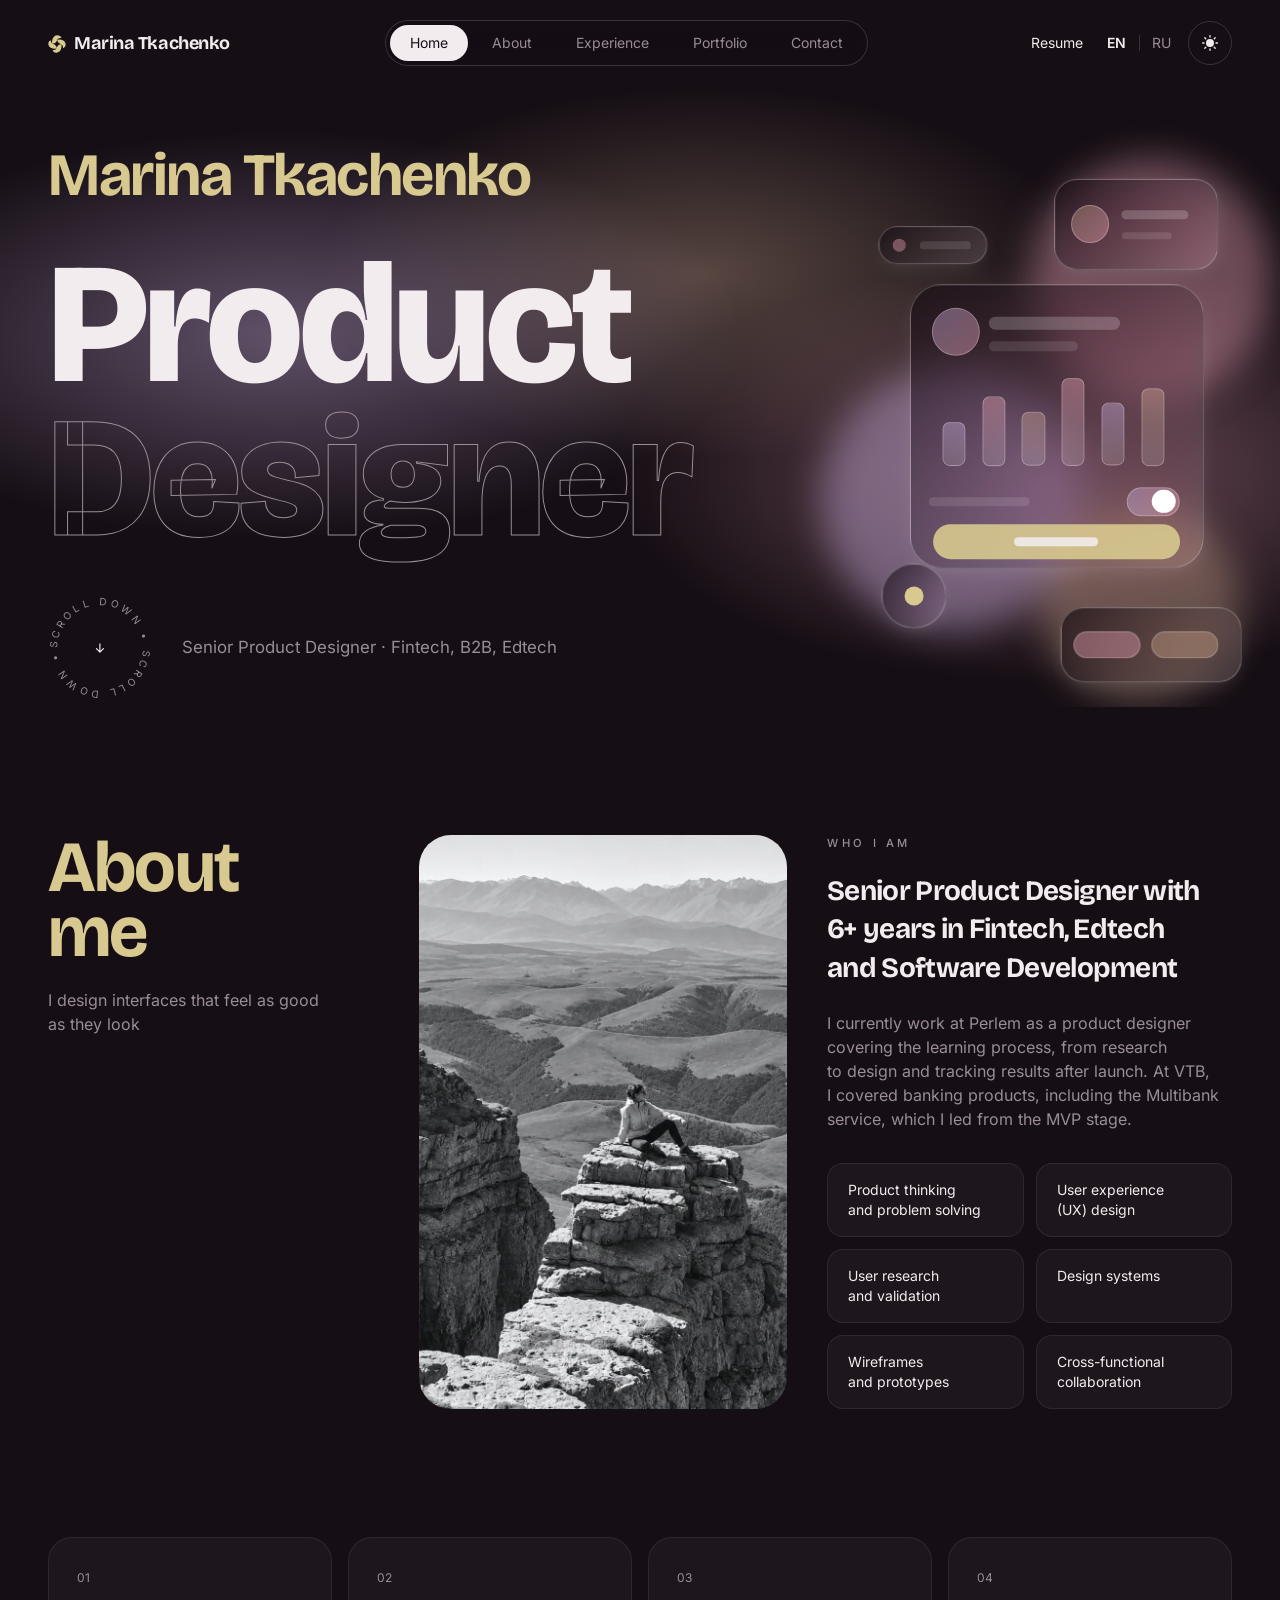
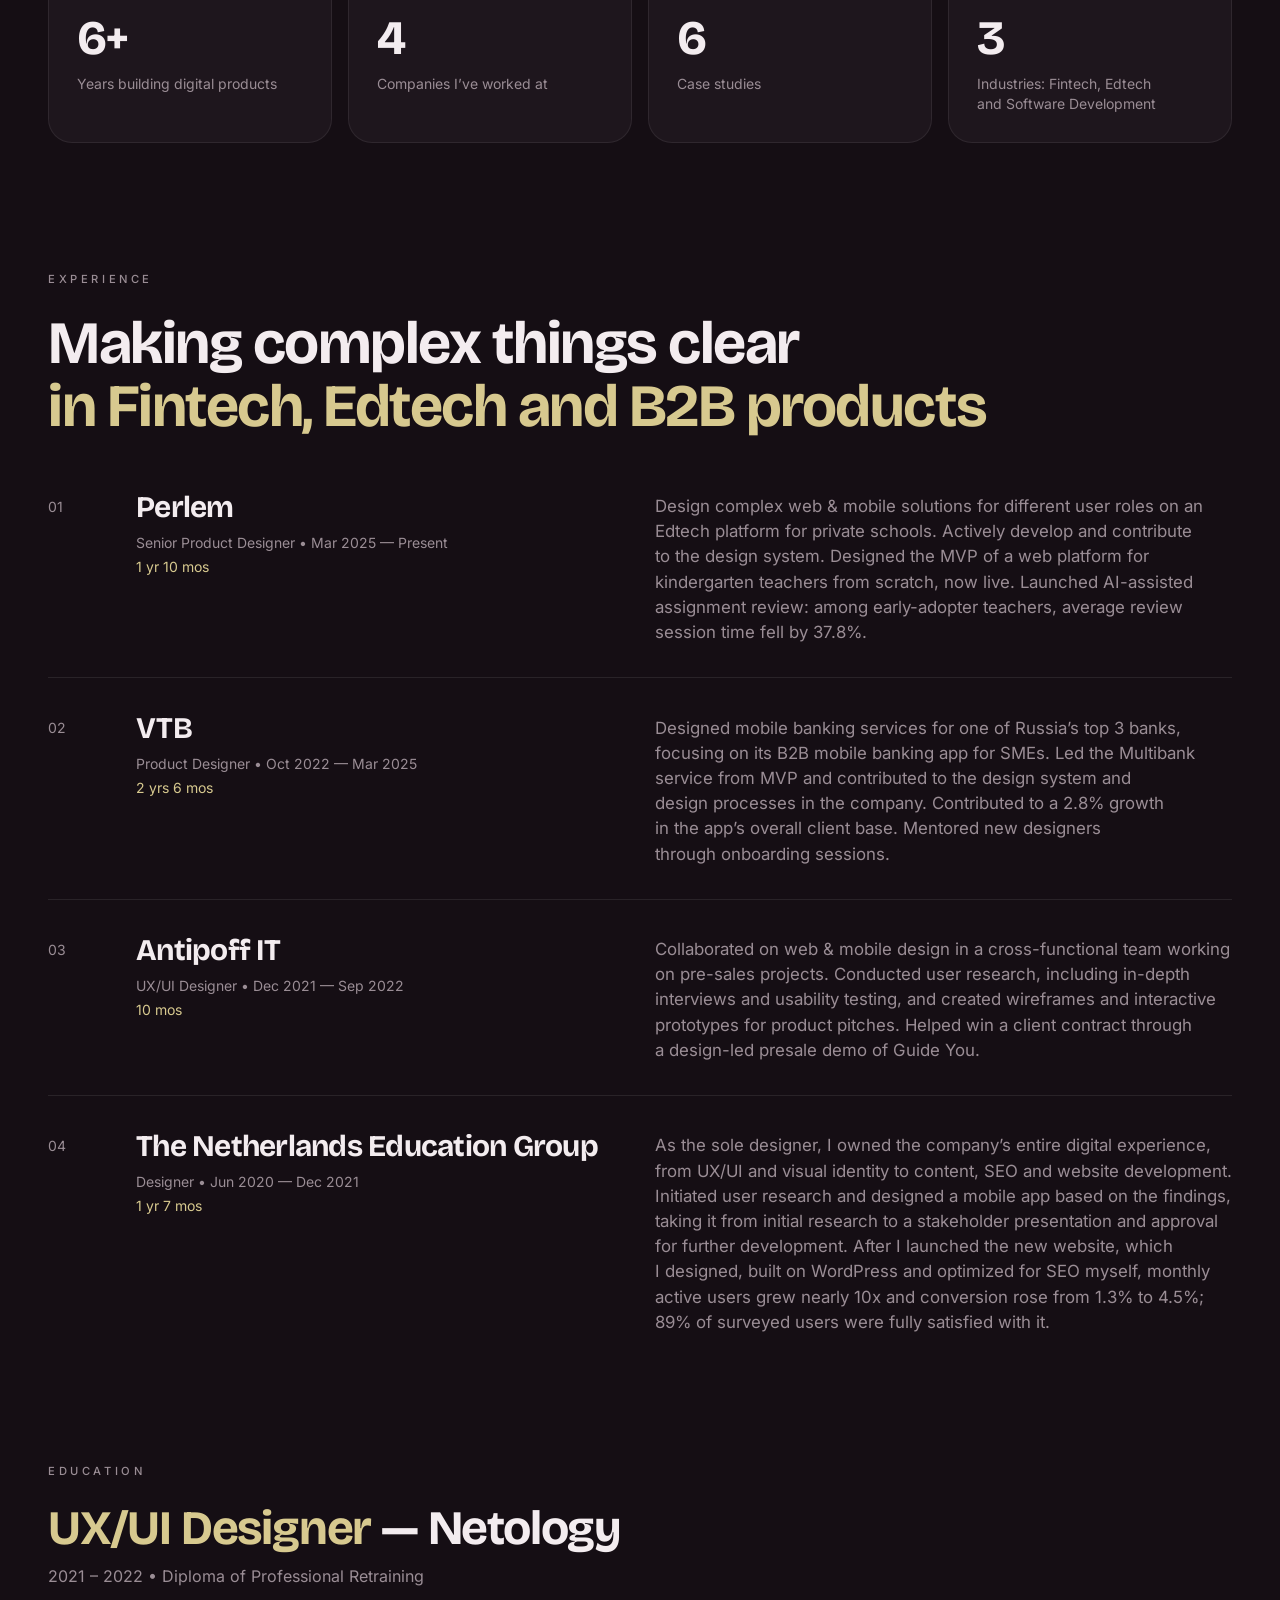
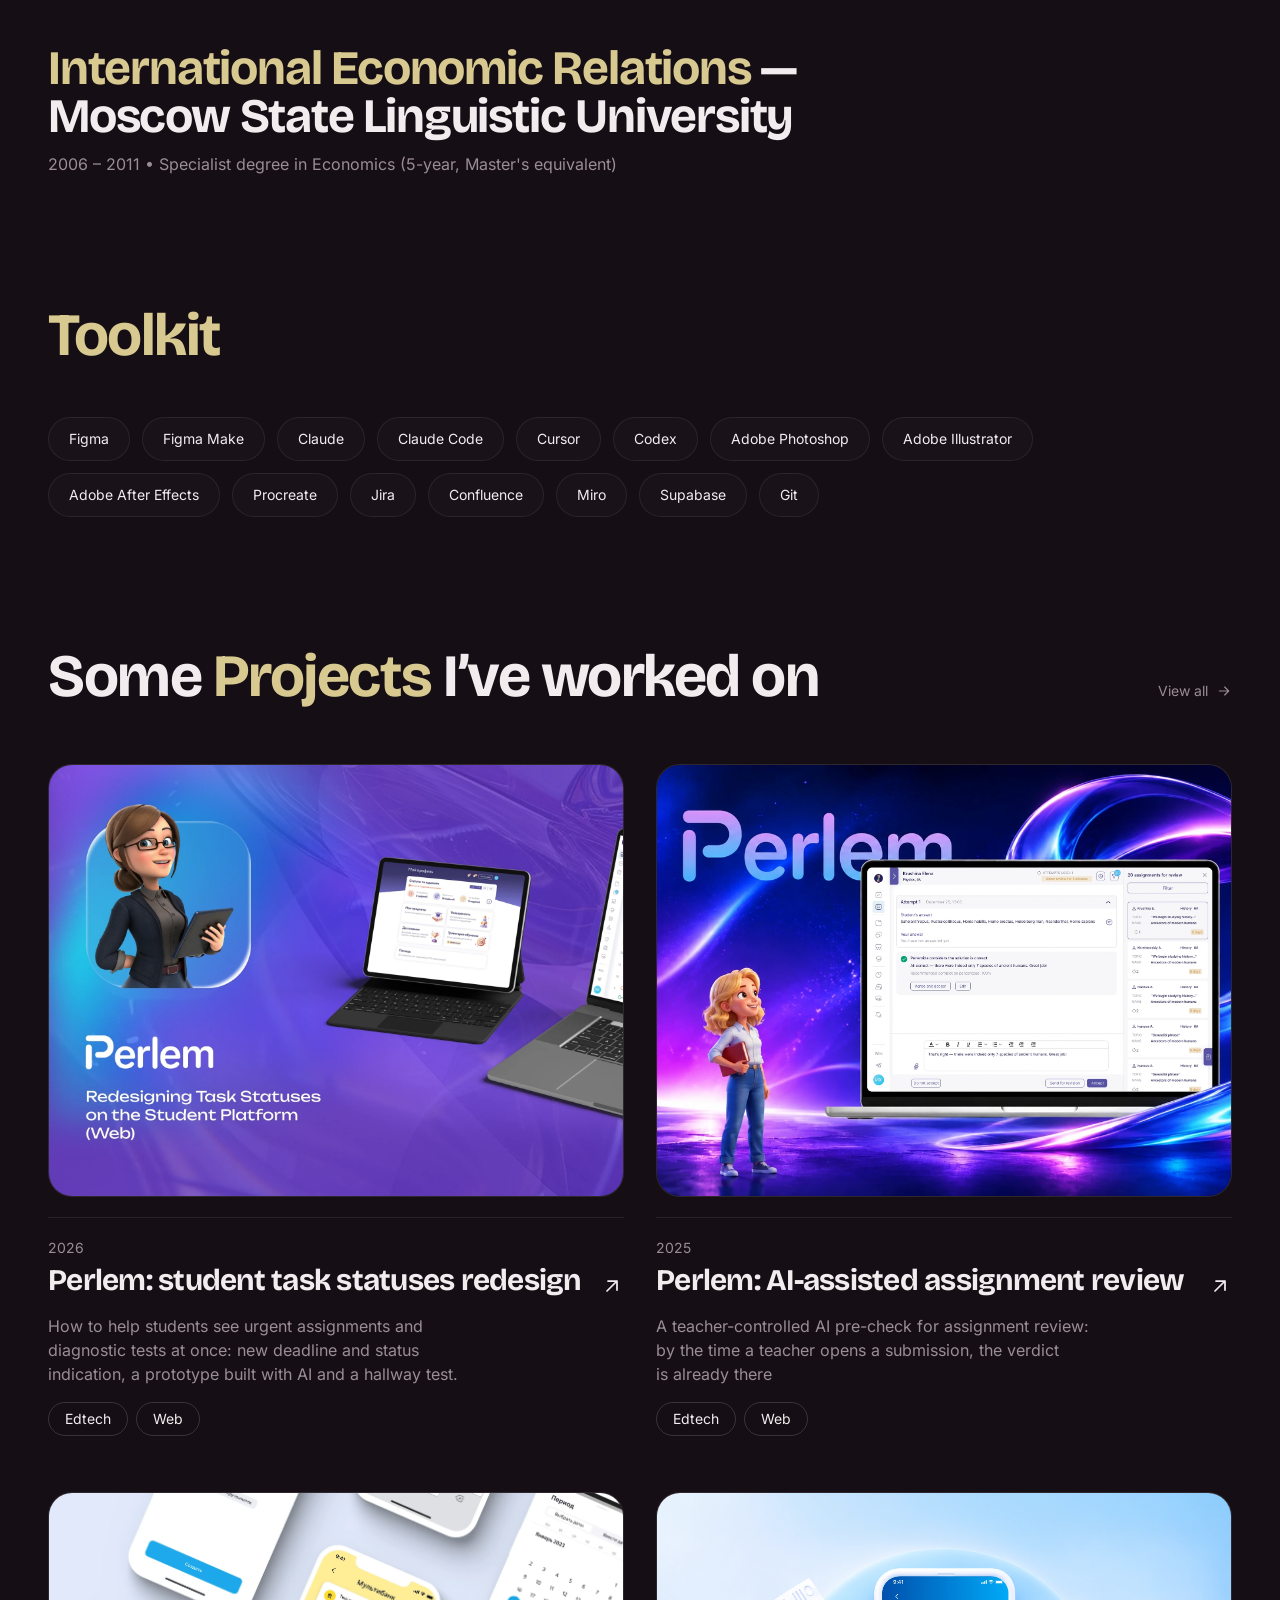
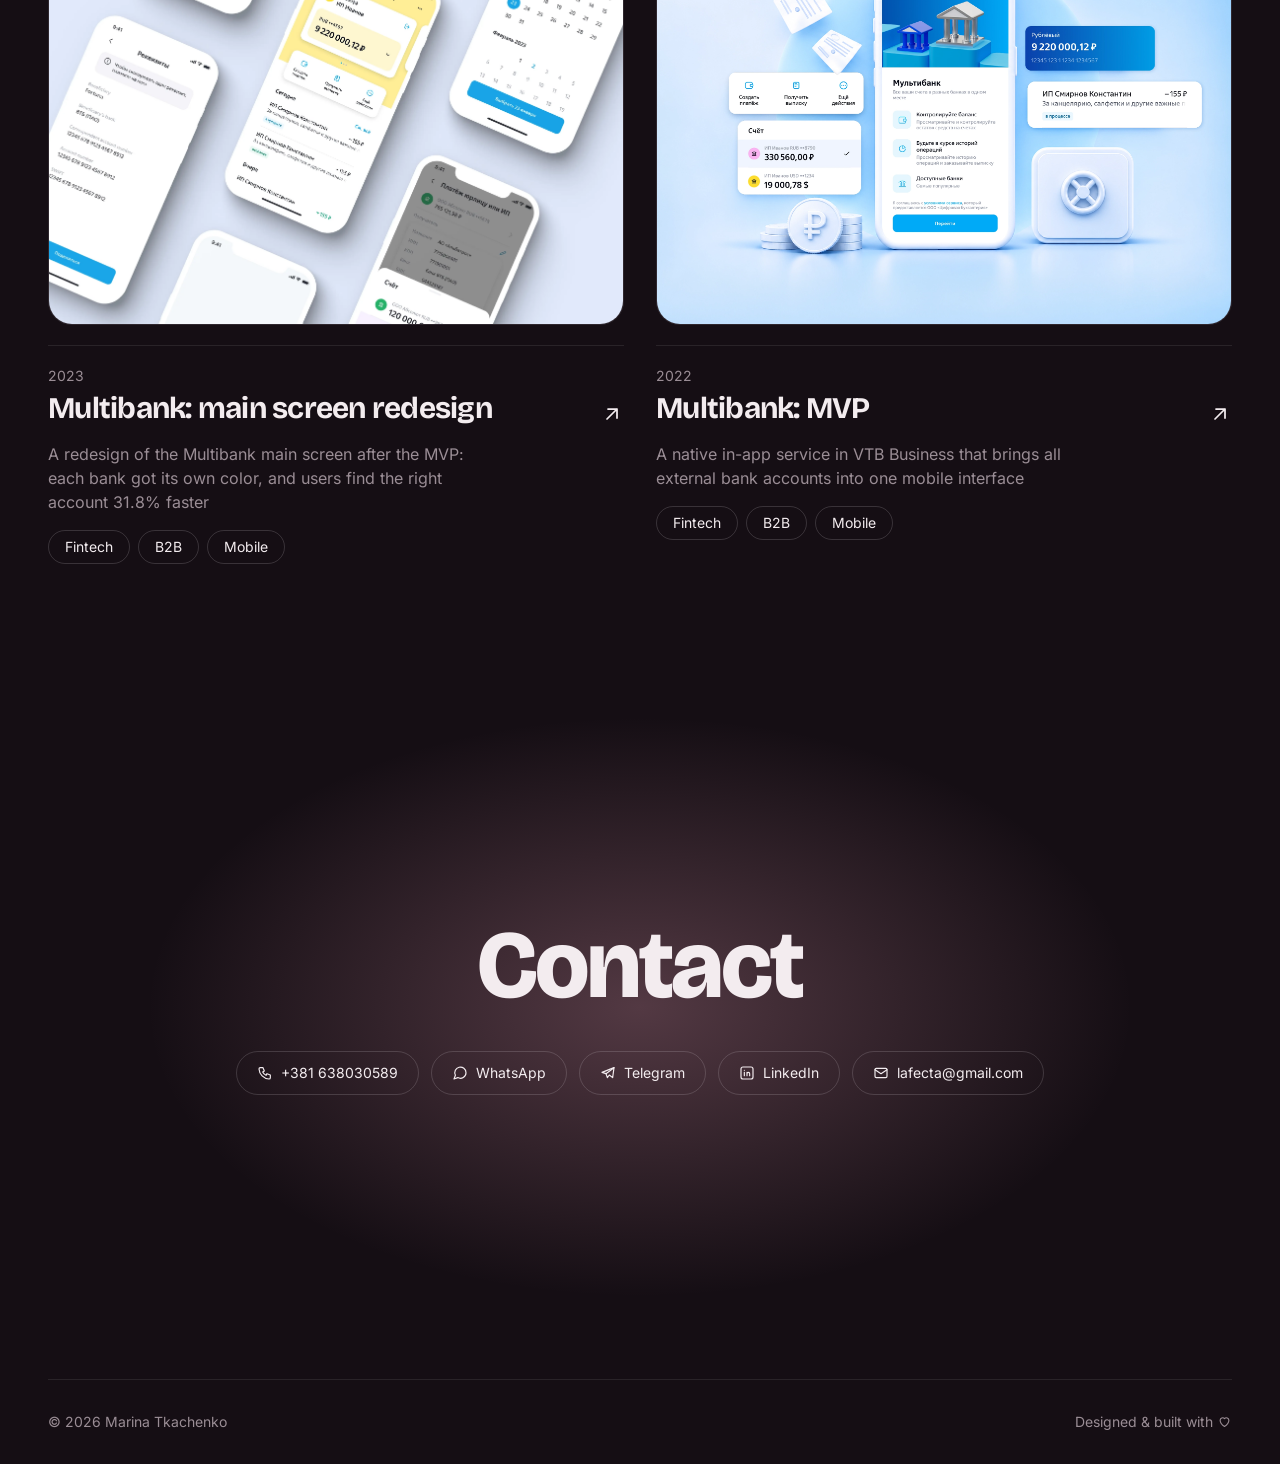
==== commit d477e4bb: "Animate burger menu and theme toggle icons. Burger lines fold into a cross (adapted from Uiverse "ta" ====
--- a/index.html
+++ b/index.html
@@ -76,8 +76,8 @@
     })();
   </script>
 
-  <link rel="stylesheet" href="css/tokens.css?v=20261123a" />
-  <link rel="stylesheet" href="css/style.css?v=20261123a" />
+  <link rel="stylesheet" href="css/tokens.css?v=20261123d" />
+  <link rel="stylesheet" href="css/style.css?v=20261123d" />
 </head>
 <body>
 
@@ -87,18 +87,17 @@
 
     <div class="nav__controls">
       <button class="theme-toggle icon-btn" type="button" aria-label="Switch theme">
-        <svg class="theme-toggle__moon" viewBox="0 0 24 24" width="16" height="16" aria-hidden="true">
-          <path d="M21 12.8A9 9 0 1 1 11.2 3a7 7 0 0 0 9.8 9.8z" fill="none" stroke="currentColor" stroke-width="2" stroke-linecap="round" stroke-linejoin="round"/>
-        </svg>
-        <svg class="theme-toggle__sun" viewBox="0 0 24 24" width="16" height="16" aria-hidden="true">
-          <g fill="none" stroke="currentColor" stroke-width="2" stroke-linecap="round">
-            <circle cx="12" cy="12" r="4"/>
-            <path d="M12 2v2M12 20v2M4.9 4.9l1.4 1.4M17.7 17.7l1.4 1.4M2 12h2M20 12h2M4.9 19.1l1.4-1.4M17.7 6.3l1.4-1.4"/>
+        <svg class="sun-and-moon" viewBox="0 0 24 24" width="16" height="16" aria-hidden="true" focusable="false">
+          <mask class="moon" id="theme-moon-bar"><rect x="0" y="0" width="100%" height="100%" fill="white"/><circle cx="24" cy="10" r="6" fill="black"/></mask>
+          <circle class="sun" cx="12" cy="12" r="6" mask="url(#theme-moon-bar)" fill="currentColor"/>
+          <g class="sun-beams" stroke="currentColor">
+            <line x1="12" y1="1" x2="12" y2="3"/><line x1="12" y1="21" x2="12" y2="23"/><line x1="4.22" y1="4.22" x2="5.64" y2="5.64"/><line x1="18.36" y1="18.36" x2="19.78" y2="19.78"/>
+            <line x1="1" y1="12" x2="3" y2="12"/><line x1="21" y1="12" x2="23" y2="12"/><line x1="4.22" y1="19.78" x2="5.64" y2="18.36"/><line x1="18.36" y1="5.64" x2="19.78" y2="4.22"/>
           </g>
         </svg>
       </button>
       <button class="nav__burger icon-btn" type="button" aria-label="Open menu" aria-expanded="false" aria-controls="site-menu" data-i18n-aria="nav.menuOpen">
-        <span class="nav__burger-lines" aria-hidden="true"></span>
+        <svg class="nav__burger-icon" viewBox="0 0 32 32" aria-hidden="true" focusable="false"><path class="nav__burger-line nav__burger-line--outer" d="M27 10 13 10C10.8 10 9 8.2 9 6 9 3.5 10.8 2 13 2 15.2 2 17 3.8 17 6L17 26C17 28.2 18.8 30 21 30 23.2 30 25 28.2 25 26 25 23.8 23.2 22 21 22L7 22"/><path class="nav__burger-line" d="M7 16 27 16"/></svg>
       </button>
     </div>
 
@@ -134,13 +133,12 @@
           <a class="lang-switch__opt" href="?lang=ru" data-lang="ru" hreflang="ru" lang="ru">RU</a>
         </div>
         <button class="theme-toggle icon-btn" type="button" aria-label="Switch theme">
-          <svg class="theme-toggle__moon" viewBox="0 0 24 24" width="16" height="16" aria-hidden="true">
-            <path d="M21 12.8A9 9 0 1 1 11.2 3a7 7 0 0 0 9.8 9.8z" fill="none" stroke="currentColor" stroke-width="2" stroke-linecap="round" stroke-linejoin="round"/>
-          </svg>
-          <svg class="theme-toggle__sun" viewBox="0 0 24 24" width="16" height="16" aria-hidden="true">
-            <g fill="none" stroke="currentColor" stroke-width="2" stroke-linecap="round">
-              <circle cx="12" cy="12" r="4"/>
-              <path d="M12 2v2M12 20v2M4.9 4.9l1.4 1.4M17.7 17.7l1.4 1.4M2 12h2M20 12h2M4.9 19.1l1.4-1.4M17.7 6.3l1.4-1.4"/>
+          <svg class="sun-and-moon" viewBox="0 0 24 24" width="16" height="16" aria-hidden="true" focusable="false">
+            <mask class="moon" id="theme-moon-menu"><rect x="0" y="0" width="100%" height="100%" fill="white"/><circle cx="24" cy="10" r="6" fill="black"/></mask>
+            <circle class="sun" cx="12" cy="12" r="6" mask="url(#theme-moon-menu)" fill="currentColor"/>
+            <g class="sun-beams" stroke="currentColor">
+              <line x1="12" y1="1" x2="12" y2="3"/><line x1="12" y1="21" x2="12" y2="23"/><line x1="4.22" y1="4.22" x2="5.64" y2="5.64"/><line x1="18.36" y1="18.36" x2="19.78" y2="19.78"/>
+              <line x1="1" y1="12" x2="3" y2="12"/><line x1="21" y1="12" x2="23" y2="12"/><line x1="4.22" y1="19.78" x2="5.64" y2="18.36"/><line x1="18.36" y1="5.64" x2="19.78" y2="4.22"/>
             </g>
           </svg>
         </button>
@@ -393,12 +391,12 @@
     </div>
   </footer>
 
-  <script src="data/content.js?v=20261123a"></script>
-  <script src="data/projects.js?v=20261123a"></script>
-  <script src="js/projects.js?v=20261123a"></script>
-  <script src="js/i18n.js?v=20261123a"></script>
-  <script src="js/main.js?v=20261123a"></script>
-  <script src="js/reveal.js?v=20261123a"></script>
-  <script src="js/hero-reveal.js?v=20261123a"></script>
+  <script src="data/content.js?v=20261123d"></script>
+  <script src="data/projects.js?v=20261123d"></script>
+  <script src="js/projects.js?v=20261123d"></script>
+  <script src="js/i18n.js?v=20261123d"></script>
+  <script src="js/main.js?v=20261123d"></script>
+  <script src="js/reveal.js?v=20261123d"></script>
+  <script src="js/hero-reveal.js?v=20261123d"></script>
 </body>
 </html>
--- a/css/style.css
+++ b/css/style.css
@@ -426,10 +426,60 @@
   background: var(--color-border-strong);
 }
 
-/* Theme toggle shows a moon in light mode, a sun in dark mode */
-.theme-toggle__sun { display: none; }
-[data-theme="dark"] .theme-toggle__moon { display: none; }
-[data-theme="dark"] .theme-toggle__sun { display: block; }
+/* Theme toggle shows the theme it switches to: a crescent in light mode
+   that turns into a sun in dark mode. Adapted from the "Sun & Moon" theme
+   switcher (Adam Argyle, as in codepen.io/jackyiakovenko/pen/oNJLGVy):
+   the sun grows, its beams turn and fade, and a masking circle slides in
+   to cut the crescent. */
+.sun-and-moon {
+  display: block;
+  overflow: visible;
+  stroke-linecap: round;
+}
+
+.sun-and-moon > :is(.moon, .sun, .sun-beams) { transform-origin: center center; }
+.sun-and-moon > .sun-beams { stroke-width: 2; }
+
+[data-theme="light"] .sun-and-moon > .sun { transform: scale(1.75); }
+[data-theme="light"] .sun-and-moon > .sun-beams { opacity: 0; }
+[data-theme="light"] .sun-and-moon > .moon > circle { transform: translate(-7px); }
+
+@supports (cx: 1) {
+  [data-theme="light"] .sun-and-moon > .moon > circle {
+    transform: translate(0);
+    cx: 17;
+  }
+}
+
+@media (prefers-reduced-motion: no-preference) {
+  .sun-and-moon > .sun { transition: transform 0.5s cubic-bezier(0.5, 1.25, 0.75, 1.25); }
+
+  .sun-and-moon > .sun-beams {
+    transition: transform 0.5s cubic-bezier(0.5, 1.5, 0.75, 1.25),
+                opacity 0.5s cubic-bezier(0.25, 0, 0.3, 1);
+  }
+
+  .sun-and-moon .moon > circle { transition: transform 0.25s cubic-bezier(0, 0, 0, 1); }
+
+  @supports (cx: 1) {
+    .sun-and-moon .moon > circle { transition: cx 0.25s cubic-bezier(0, 0, 0, 1); }
+  }
+
+  [data-theme="light"] .sun-and-moon > .sun {
+    transition-timing-function: cubic-bezier(0.25, 0, 0.3, 1);
+    transition-duration: 0.25s;
+  }
+
+  [data-theme="light"] .sun-and-moon > .sun-beams {
+    transform: rotate(-25deg);
+    transition-duration: 0.15s;
+  }
+
+  [data-theme="light"] .sun-and-moon > .moon > circle {
+    transition-delay: 0.25s;
+    transition-duration: 0.5s;
+  }
+}
 
 @media (max-width: 860px) {
   /* two rows here — too tall to keep pinned, so it scrolls away */
@@ -628,39 +678,41 @@
 /* page behind the open menu doesn't scroll */
 html.menu-open { overflow: hidden; }
 
-/* three lines that fold into a cross */
-.nav__burger-lines,
-.nav__burger-lines::before,
-.nav__burger-lines::after {
+/* three lines that fold into a cross. Adapted from "tall-swan-6" by
+   JulanDeAlb on Uiverse (MIT): the outer stroke slides along its loop
+   while the whole icon turns -45deg. State follows .nav.is-open, so the
+   icon matches the menu however it was closed. */
+.nav__burger-icon {
   display: block;
-  width: var(--space-4);
-  height: 2px;
-  border-radius: 1px;
-  background: currentColor;
-  transition: transform 160ms ease-out, background-color 160ms ease-out;
-}
-
-.nav__burger-lines { position: relative; }
-
-.nav__burger-lines::before,
-.nav__burger-lines::after {
-  content: '';
-  position: absolute;
-  left: 0;
-}
-
-.nav__burger-lines::before { transform: translateY(-5px); }
-.nav__burger-lines::after { transform: translateY(5px); }
-
-.nav.is-open .nav__burger-lines { background-color: transparent; }
-.nav.is-open .nav__burger-lines::before { transform: rotate(45deg); }
-.nav.is-open .nav__burger-lines::after { transform: rotate(-45deg); }
+  width: 24px;  /* lines 15px wide, as wide as the theme icon */
+  height: 24px;
+  overflow: visible;
+  transition: transform 600ms cubic-bezier(0.4, 0, 0.2, 1);
+}
+
+.nav__burger-line {
+  fill: none;
+  stroke: currentColor;
+  stroke-linecap: round;
+  stroke-linejoin: round;
+  stroke-width: 2.67; /* 2px at this size, the site's line weight */
+  transition: stroke-dasharray 600ms cubic-bezier(0.4, 0, 0.2, 1),
+              stroke-dashoffset 600ms cubic-bezier(0.4, 0, 0.2, 1);
+}
+
+.nav__burger-line--outer { stroke-dasharray: 12 63; }
+
+.nav.is-open .nav__burger-icon { transform: rotate(-45deg); }
+
+.nav.is-open .nav__burger-line--outer {
+  stroke-dasharray: 20 300;
+  stroke-dashoffset: -32.42;
+}
 
 @media (prefers-reduced-motion: reduce) {
   .nav__panel,
-  .nav__burger-lines,
-  .nav__burger-lines::before,
-  .nav__burger-lines::after { transition: none; }
+  .nav__burger-icon,
+  .nav__burger-line { transition: none; }
 }
 
 /* ============================================
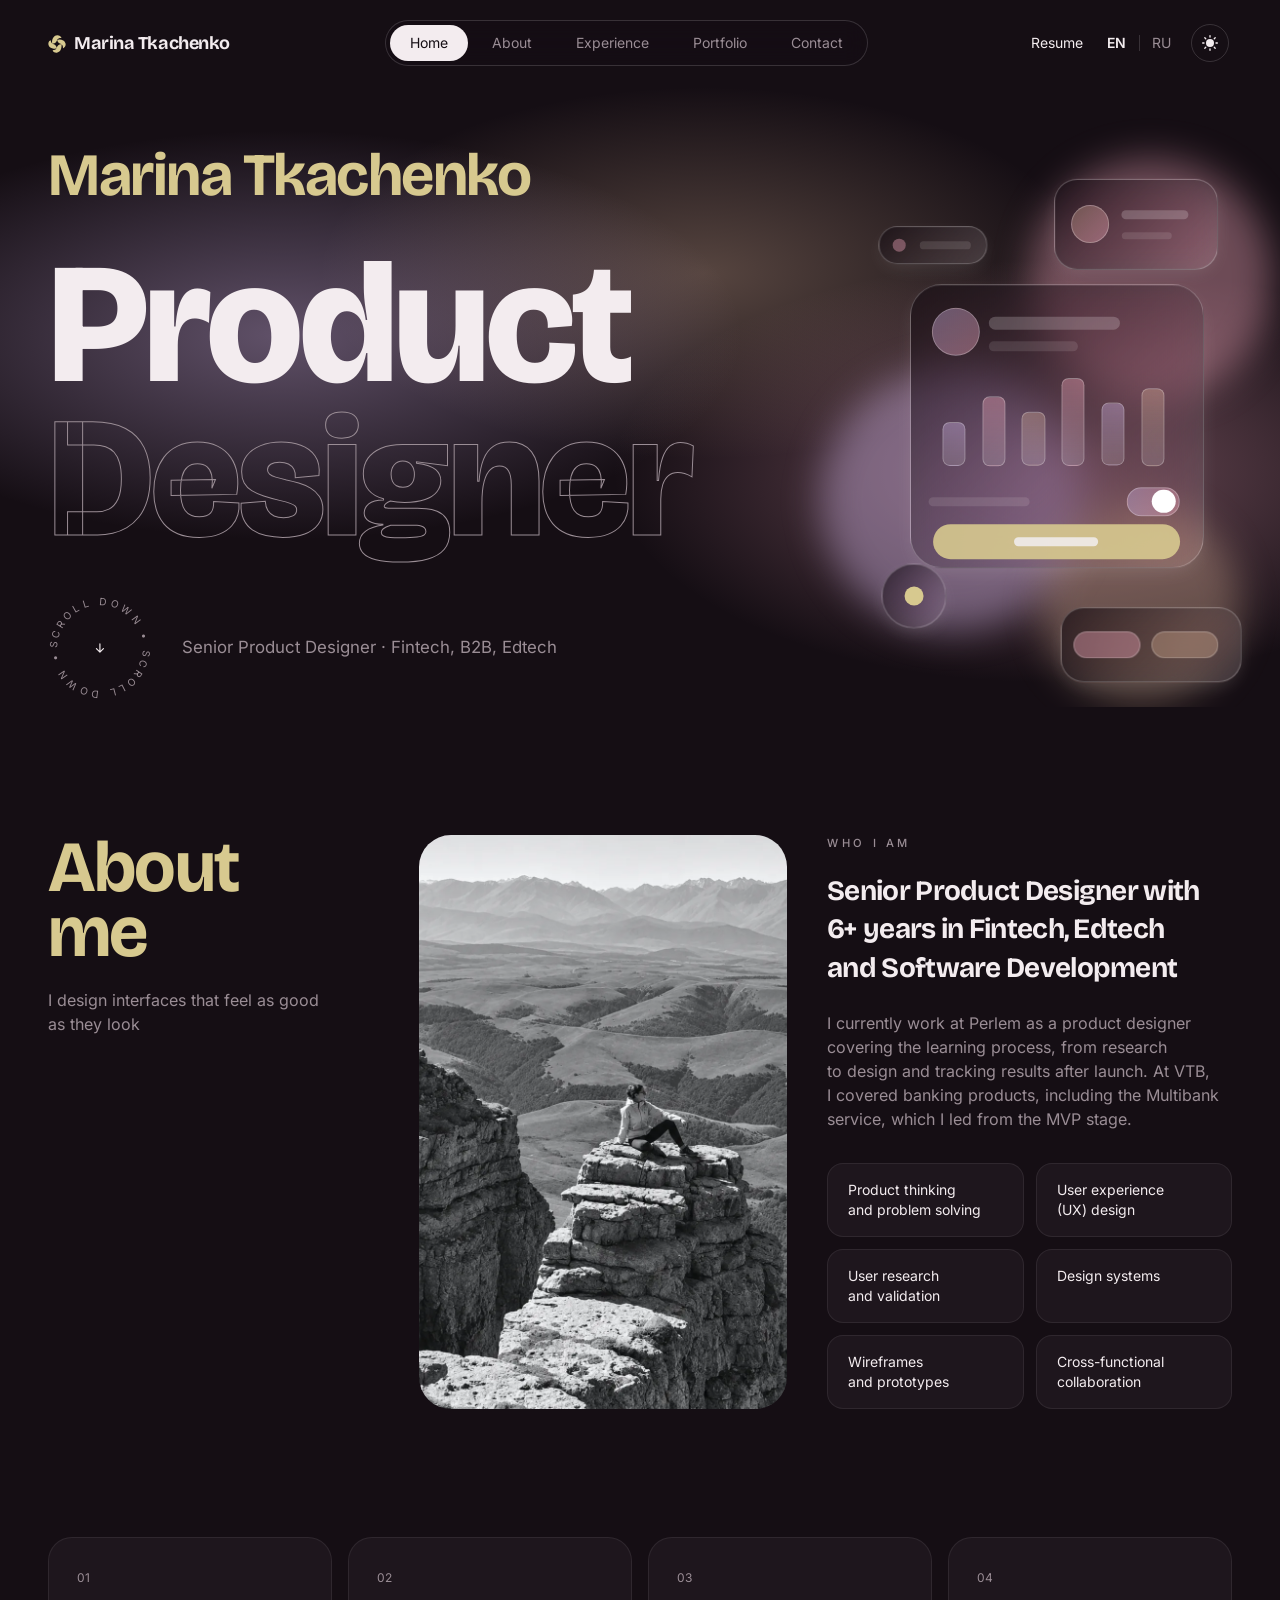
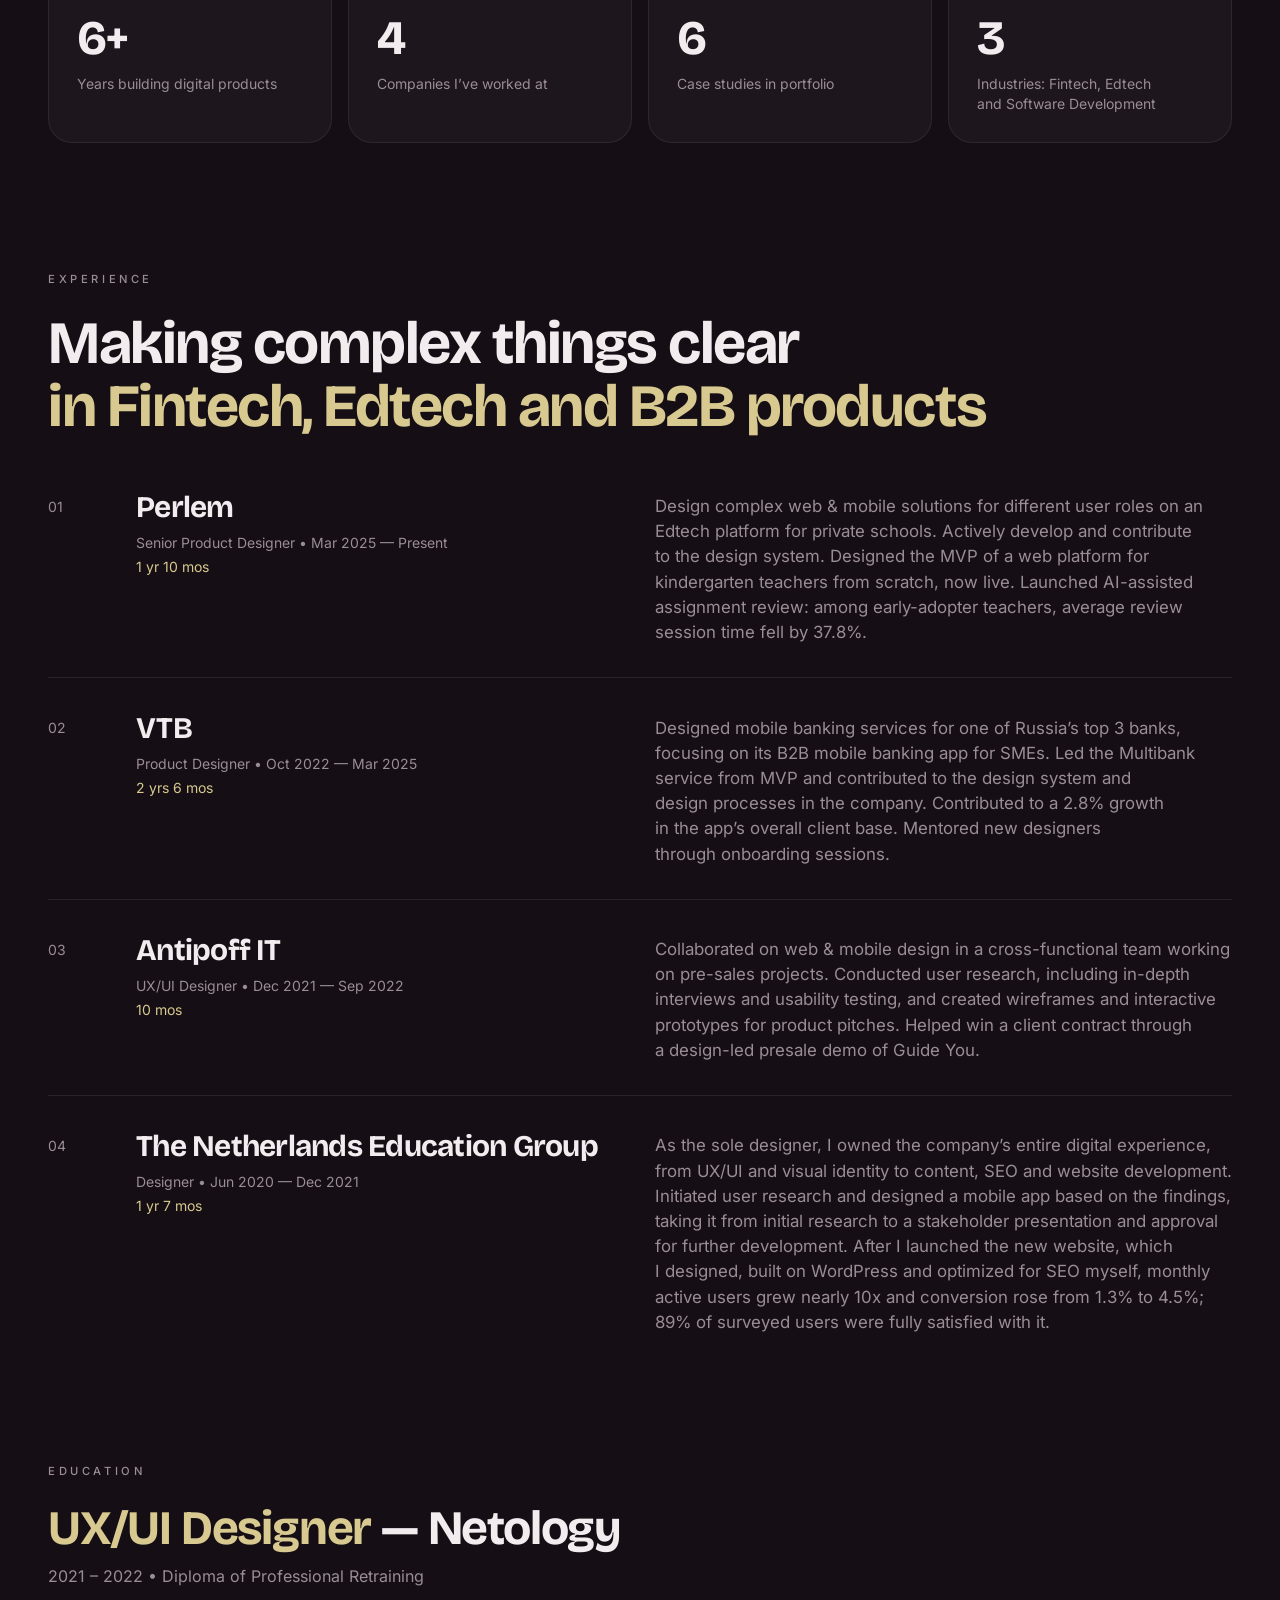
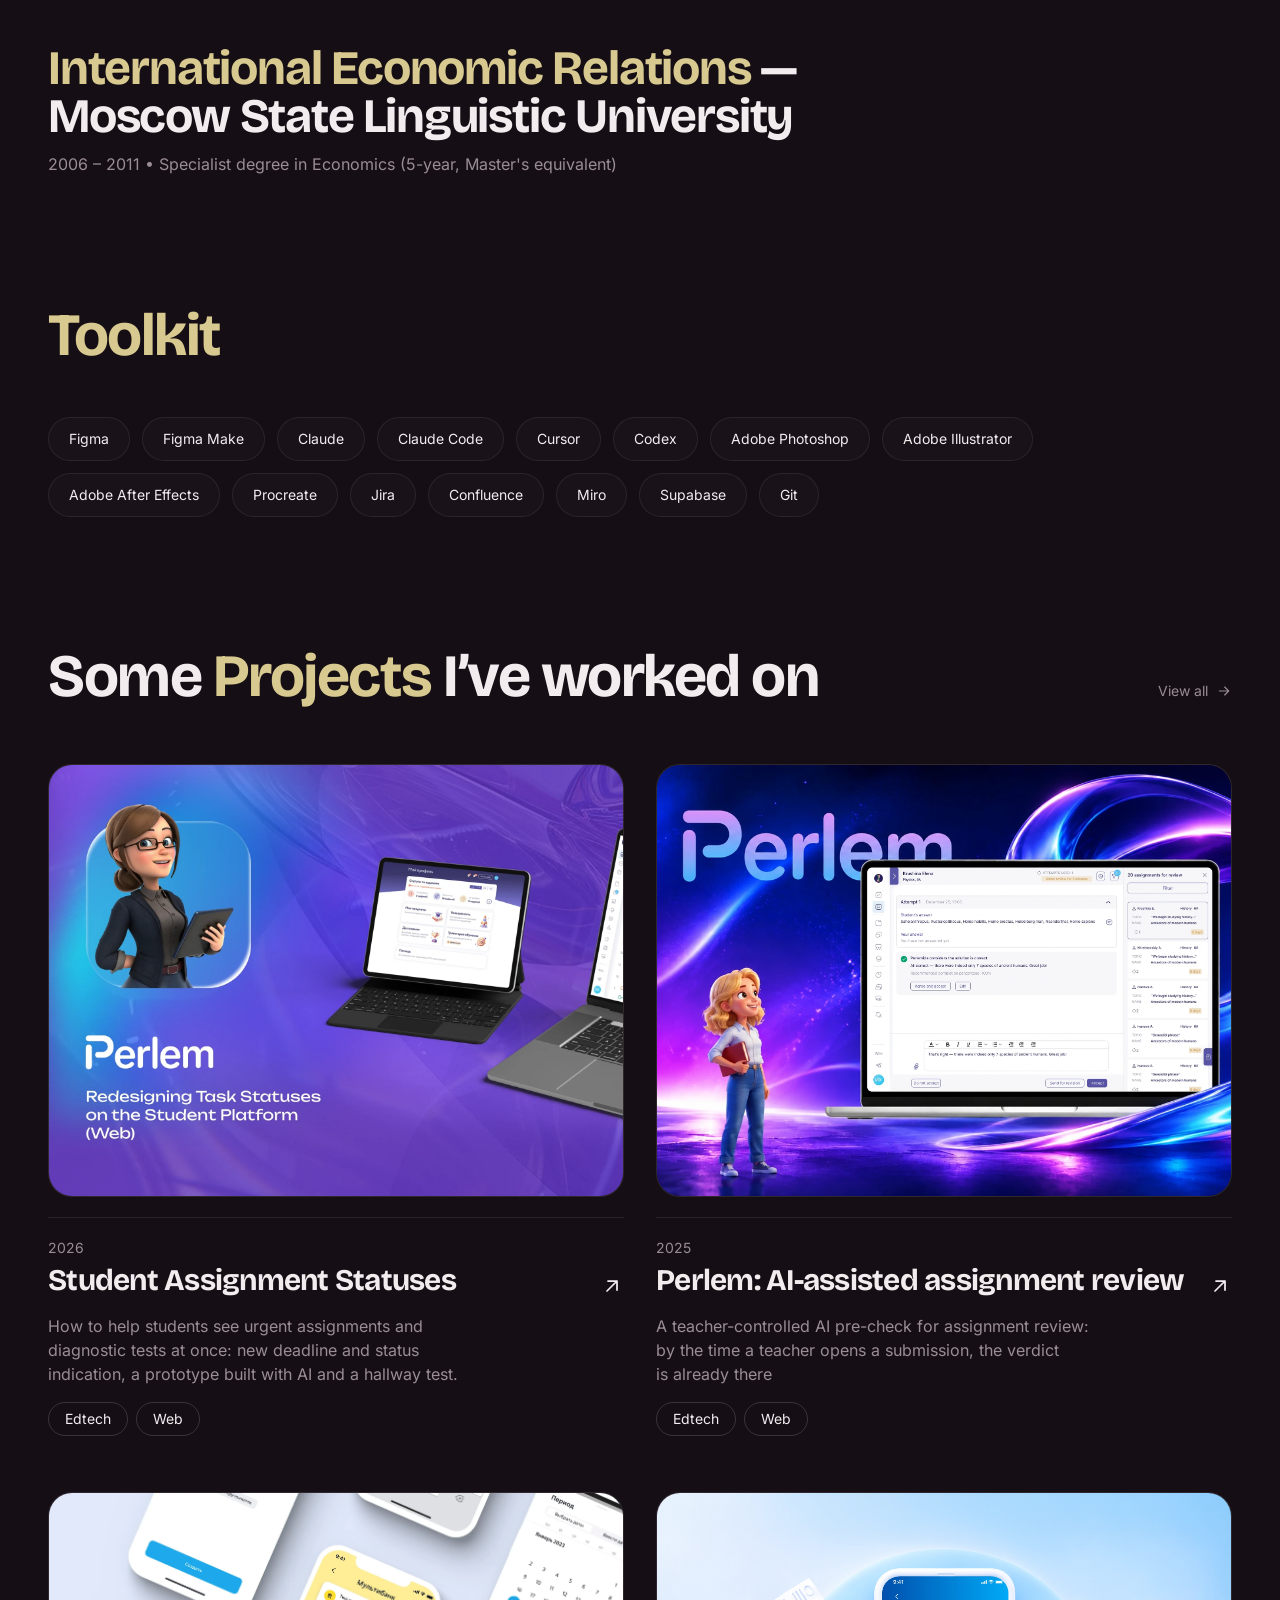
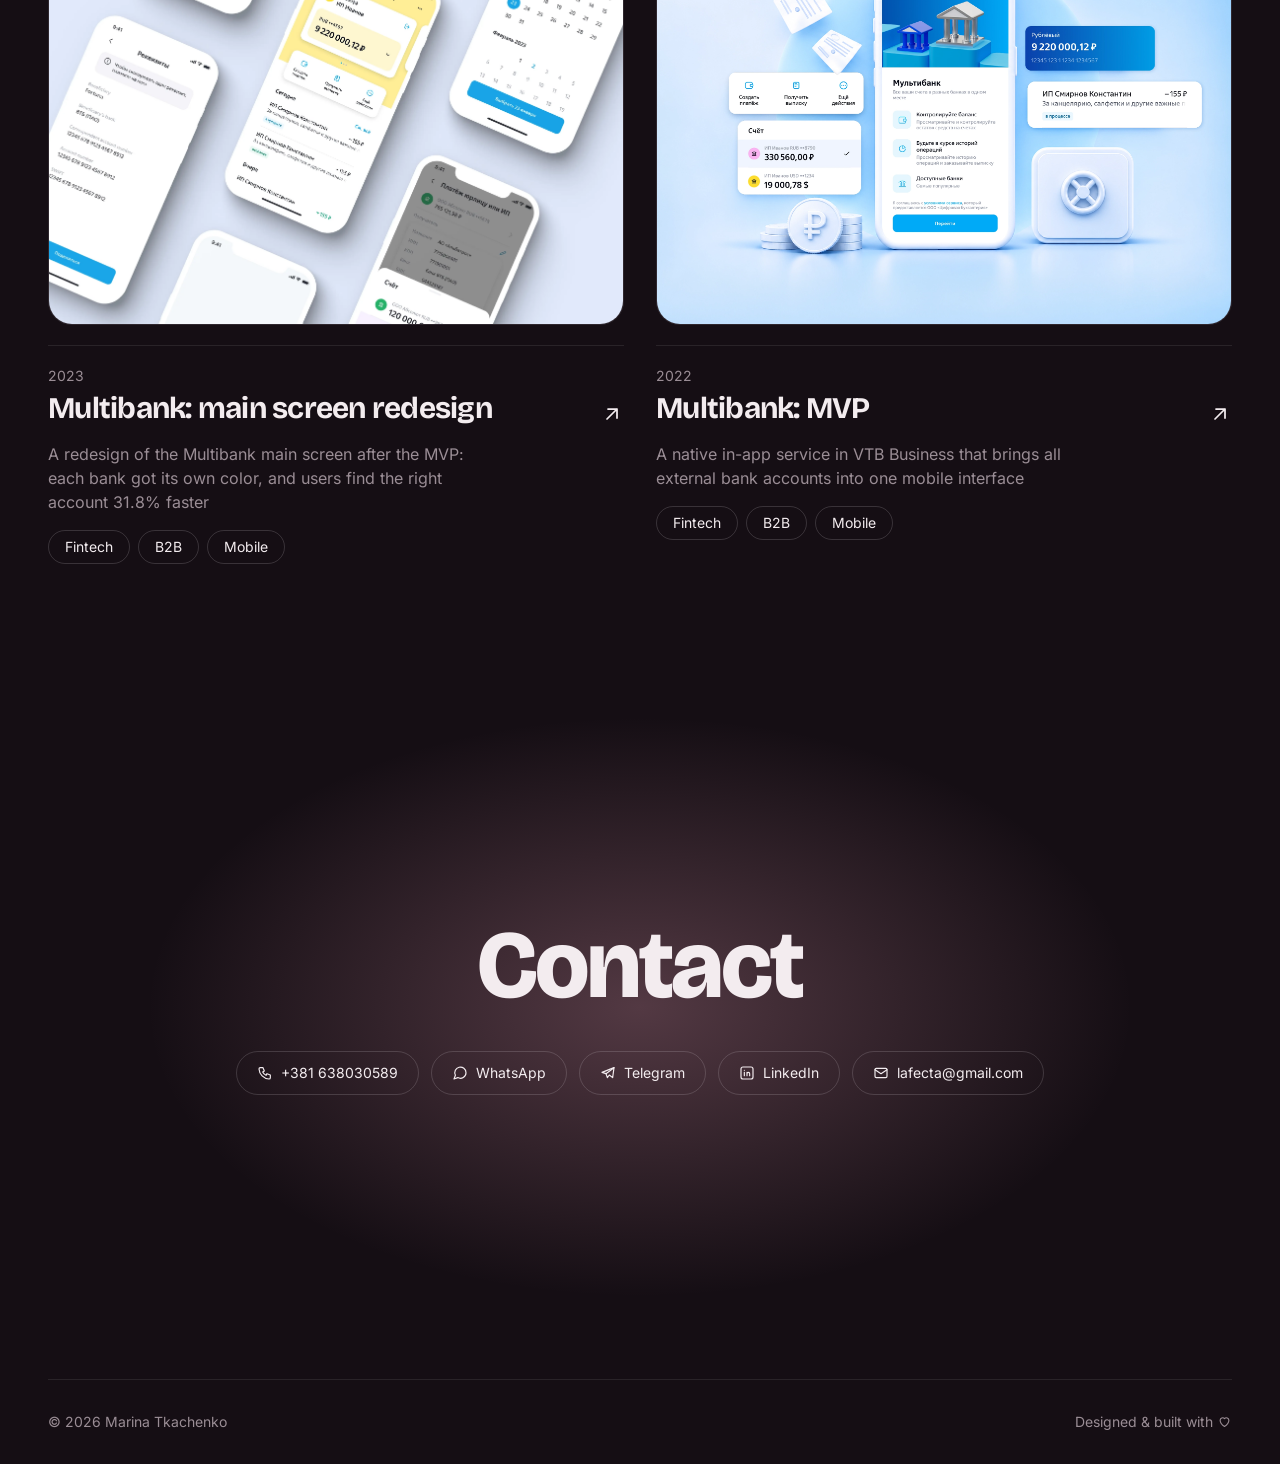
==== commit 91f5b712: "Apply the Perlem AI case layout to all six cases; header and page transitions Cases (shared js/case." ====
--- a/index.html
+++ b/index.html
@@ -63,6 +63,13 @@
     })();
   </script>
 
+  <!-- page transitions: in place before the first frame (js/page-transition.js) -->
+  <script src="js/page-transition.js?v=20261124k"></script>
+  <!-- first frame waits until the whole page is parsed (no element has this id),
+       so a transition never starts on a half-read page; it is hidden by
+       is-booting until then anyway -->
+  <link rel="expect" href="#page-parsed" blocking="render" />
+
   <link rel="preload" href="fonts/inter-latin-wght-normal.woff2" as="font" type="font/woff2" crossorigin />
   <link rel="preload" href="fonts/bricolage-grotesque-latin-opsz-normal.woff2" as="font" type="font/woff2" crossorigin />
   <!-- Russian pages also need the Cyrillic body font -->
@@ -76,8 +83,8 @@
     })();
   </script>
 
-  <link rel="stylesheet" href="css/tokens.css?v=20261123d" />
-  <link rel="stylesheet" href="css/style.css?v=20261123d" />
+  <link rel="stylesheet" href="css/tokens.css?v=20261124k" />
+  <link rel="stylesheet" href="css/style.css?v=20261124k" />
 </head>
 <body>
 
@@ -101,7 +108,7 @@
       </button>
     </div>
 
-    <!-- On screens up to 768px this is the panel opened by the burger; wider, it adds no box of its own -->
+    <!-- On screens up to 1100px this is the panel opened by the burger; wider, it adds no box of its own -->
     <div class="nav__panel" id="site-menu">
       <nav class="nav__menu" aria-label="Main">
         <ul class="nav__links">
@@ -391,12 +398,12 @@
     </div>
   </footer>
 
-  <script src="data/content.js?v=20261123d"></script>
-  <script src="data/projects.js?v=20261123d"></script>
-  <script src="js/projects.js?v=20261123d"></script>
-  <script src="js/i18n.js?v=20261123d"></script>
-  <script src="js/main.js?v=20261123d"></script>
-  <script src="js/reveal.js?v=20261123d"></script>
-  <script src="js/hero-reveal.js?v=20261123d"></script>
+  <script src="data/content.js?v=20261124k"></script>
+  <script src="data/projects.js?v=20261124k"></script>
+  <script src="js/projects.js?v=20261124k"></script>
+  <script src="js/i18n.js?v=20261124k"></script>
+  <script src="js/main.js?v=20261124k"></script>
+  <script src="js/reveal.js?v=20261124k"></script>
+  <script src="js/hero-reveal.js?v=20261124k"></script>
 </body>
 </html>
--- a/css/tokens.css
+++ b/css/tokens.css
@@ -217,6 +217,12 @@
   --about-photo-max: 26.25rem;               /* 420 — photo in the one-column About block */
 
   /* Case pages */
+  /* one centred column for the whole case (cover excepted): its left edge is
+     the axis of every block; running text keeps the reading measure inside it */
+  --case-col: 55rem;                         /* 880 — pictures, cards, stats, the overview */
+  --case-measure: 48.25rem;                  /* 772 — 68ch of the 18px case text: paragraphs, headings */
+  --case-hero: 72.5rem;                      /* 1160 — the cover, a little wider than the column */
+  --case-sub-gap: 5.5rem;                    /* 88 — to a heading without a number (a sub-section) */
   --case-icon-size: 1.25rem;                 /* 20 — line icons in text blocks */
   --case-accent-stroke: 2.25rem;              /* 36 — accent start of a block's top line */
   --case-accent-stroke-weight: 2px;
@@ -343,6 +349,7 @@
     --case-heading-gap: var(--space-7); /* 28 */
     --case-group-gap: 2.25rem;          /* 36 */
     --case-header-gap: var(--space-14); /* 56 */
+    --case-sub-gap: 4.5rem;             /* 72 */
   }
 }
 
@@ -358,5 +365,6 @@
     --case-media-gap: var(--space-5);   /* 20 */
     --case-header-gap: var(--space-10);  /* 40 */
     --case-facts-row-gap: var(--space-6); /* 24 */
+    --case-sub-gap: var(--space-12);     /* 48 */
   }
 }
--- a/css/style.css
+++ b/css/style.css
@@ -205,7 +205,7 @@
 
 .nav > * { pointer-events: auto; }
 
-/* Up to 768px: the theme toggle and burger in the bar, the rest in a panel.
+/* Up to 1100px: the theme toggle and burger in the bar, the rest in a panel.
    Wider, the panel adds no box, so its children sit in the header as before */
 .nav__panel { display: contents; }
 .nav__controls { display: none; }
@@ -239,6 +239,21 @@
 [id] { scroll-margin-top: calc(72px + var(--space-10) - var(--space-section)); }
 #home { scroll-margin-top: 0; }
 
+/* Page transitions between the site's pages (View Transitions): the content
+   cross-fades, the header is swapped at once (js/page-transition.js names
+   it only for the transition). Off with "reduce motion"; browsers without
+   support just load the page. */
+@media (prefers-reduced-motion: no-preference) {
+  @view-transition { navigation: auto; }
+}
+
+::view-transition-old(root),
+::view-transition-new(root) { animation-duration: 220ms; }
+
+::view-transition-group(site-header),
+::view-transition-new(site-header) { animation: none; }
+::view-transition-old(site-header) { display: none; }
+
 /* Loading: the page is hidden until the scripts have finished it (inline
    script in <head>, js/main.js); the header takes its state without animating */
 html.is-booting body { visibility: hidden; }
@@ -249,13 +264,8 @@
 /* Contact fills the screen: show it whole, from its top */
 #contact { scroll-margin-top: 0; }
 
-@media (max-width: 860px) {
-  /* header isn't pinned here */
-  [id] { scroll-margin-top: calc(var(--space-6) - var(--space-section)); }
-}
-
-@media (max-width: 768px) {
-  /* pinned again: the one-row header, 60px tall */
+@media (max-width: 1100px) {
+  /* the compact one-row header, 60px tall */
   [id] { scroll-margin-top: calc(60px + var(--space-6) - var(--space-section)); }
 }
 
@@ -269,6 +279,7 @@
   font-weight: var(--fw-bold);
   line-height: 28px;
   letter-spacing: var(--ls-display);
+  white-space: nowrap;
 }
 
 .nav__mark {
@@ -279,19 +290,9 @@
   transform: translateY(1px); /* centred on the lowercase letters, not on the line */
 }
 
-/* next to the full menu pill there is no room for it */
-@media (min-width: 861px) and (max-width: 899px) {
-  .nav__mark { display: none; }
-}
-
 @media (max-width: 560px) {
   .nav__name { gap: calc(var(--space-1) * 1.5); }
   .nav__mark { --nav-mark-size: var(--space-4); }
-}
-
-/* narrower, next to the menu pill, the name needs its two lines */
-@media (min-width: 960px) {
-  .nav__name { white-space: nowrap; }
 }
 
 .nav__links {
@@ -313,6 +314,7 @@
   font-size: var(--fs-small);
   line-height: var(--lh-ui);
   color: var(--color-text-muted);
+  white-space: nowrap;
   transition: color 0.2s var(--ease), background-color 0.2s var(--ease);
 }
 
@@ -361,6 +363,29 @@
   gap: var(--space-2);
 }
 
+/* Desktop theme toggle: a 38px circle inside the usual 44px hit area, so
+   the header keeps its layout. The ring is drawn by ::before; the focus
+   outline keeps its 3px gap from that ring. */
+.nav__right .theme-toggle {
+  position: relative;
+  outline-offset: 0;
+}
+
+.nav__right .theme-toggle,
+.nav__right .theme-toggle:hover { border-color: transparent; }
+
+.nav__right .theme-toggle::before {
+  content: '';
+  position: absolute;
+  inset: 2px;
+  border: 1px solid var(--color-border-strong);
+  border-radius: 50%;
+  pointer-events: none;
+  transition: border-color 0.2s var(--ease);
+}
+
+.nav__right .theme-toggle:hover::before { border-color: var(--color-text); }
+
 /* Text link with an underline that draws in from the left on hover
    and leaves to the right (used by Resume) */
 .text-link {
@@ -481,27 +506,22 @@
   }
 }
 
-@media (max-width: 860px) {
-  /* two rows here — too tall to keep pinned, so it scrolls away */
-  .nav { flex-wrap: wrap; position: relative; }
-  /* not pinned here, so no compact shift: the bar just fades in over the whole header */
-  .nav.is-scrolled { transform: none; }
-  .nav::before { inset: 0; }
-  .nav__menu { order: 3; width: 100%; }
-  .nav__links { justify-content: space-between; }
-  .nav__links a { padding: var(--space-2) var(--space-3); white-space: nowrap; }
-}
-
 /* Compact header: name, theme toggle and burger in one pinned row; links,
    Resume and language in a panel under it (js/main.js). The bar is the same
-   height at the top of the page and once scrolled. */
-@media (max-width: 768px) {
+   height at the top of the page and once scrolled. From 1101px the full
+   header fits in one row in both languages (RU is the widest: ~940px plus
+   the side padding), with room to spare between its three groups. */
+@media (max-width: 1100px) {
   .nav {
     position: sticky;
     flex-wrap: nowrap;
     padding: var(--space-2) var(--content-pad);
     border-bottom: 0;
   }
+
+  /* no compact shift: the bar just fades in over the whole header */
+  .nav.is-scrolled { transform: none; }
+  .nav::before { inset: 0; }
 
   .nav__name { white-space: nowrap; }
 
@@ -657,7 +677,7 @@
 }
 
 /* without JS the burger can't open anything: the panel is simply shown */
-@media (max-width: 768px) and (scripting: none) {
+@media (max-width: 1100px) and (scripting: none) {
   .nav { position: relative; flex-wrap: wrap; }
   .nav__burger,
   .nav__expand { display: none; }
@@ -1649,12 +1669,8 @@
   text-align: center;
 }
 
-@media (max-width: 860px) {
-  .contact { --contact-nav: 0px; } /* header isn't pinned here */
-}
-
-@media (max-width: 768px) {
-  .contact { --contact-nav: 60px; } /* the one-row header is pinned again */
+@media (max-width: 1100px) {
+  .contact { --contact-nav: 60px; } /* the compact one-row header */
 }
 
 /* the footer's two texts are stacked from here */
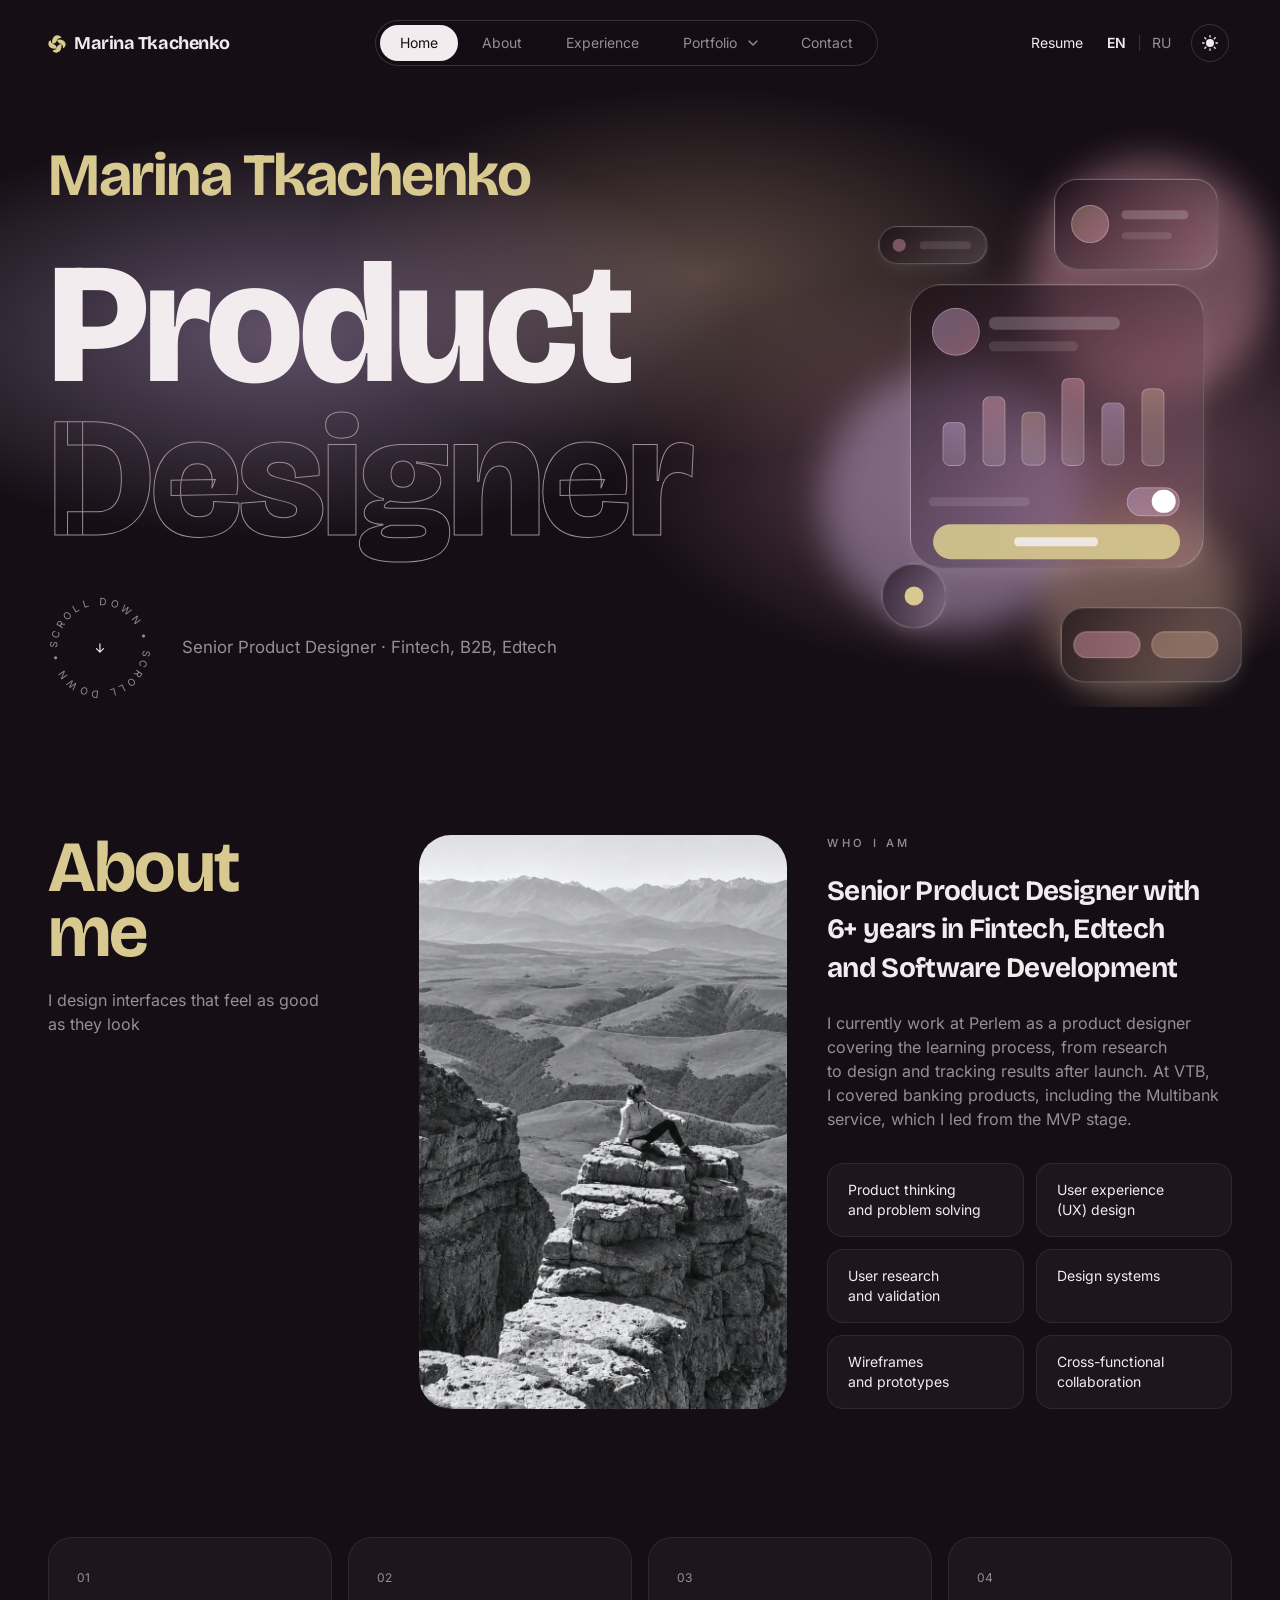
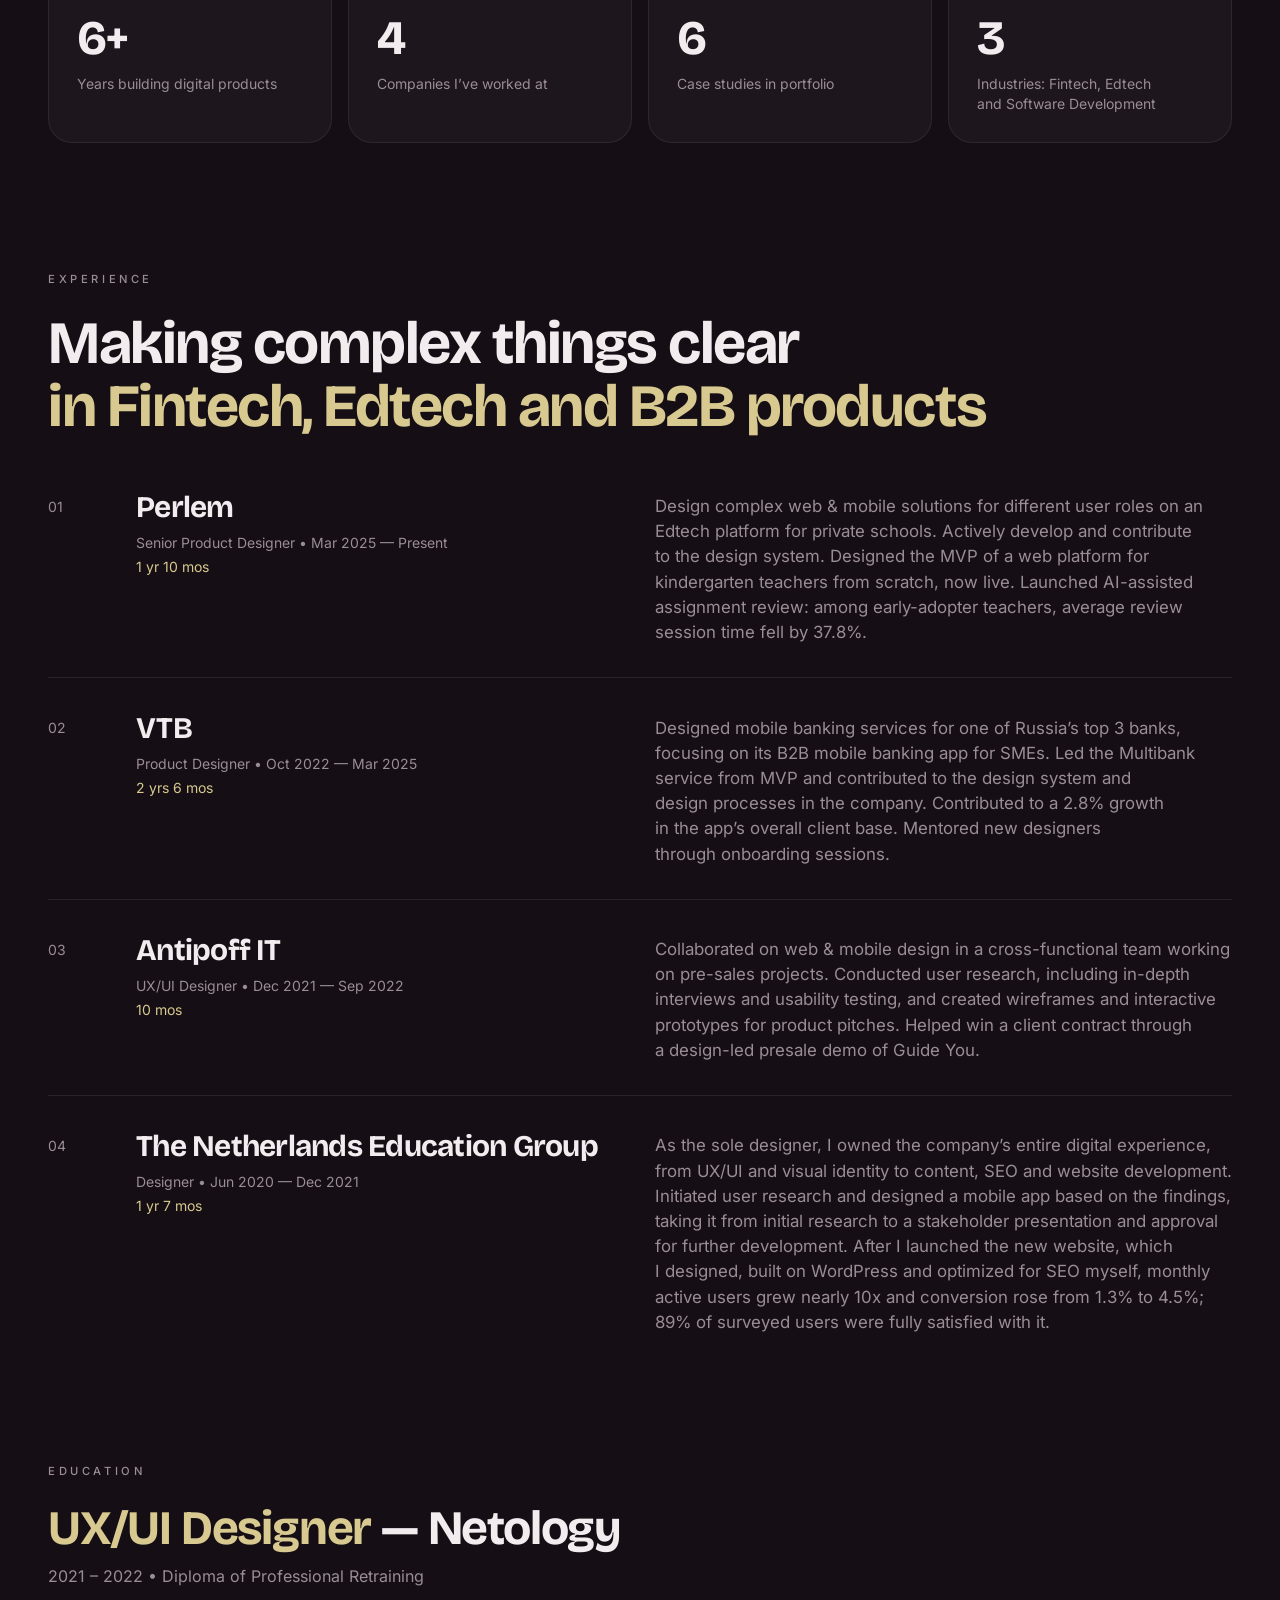
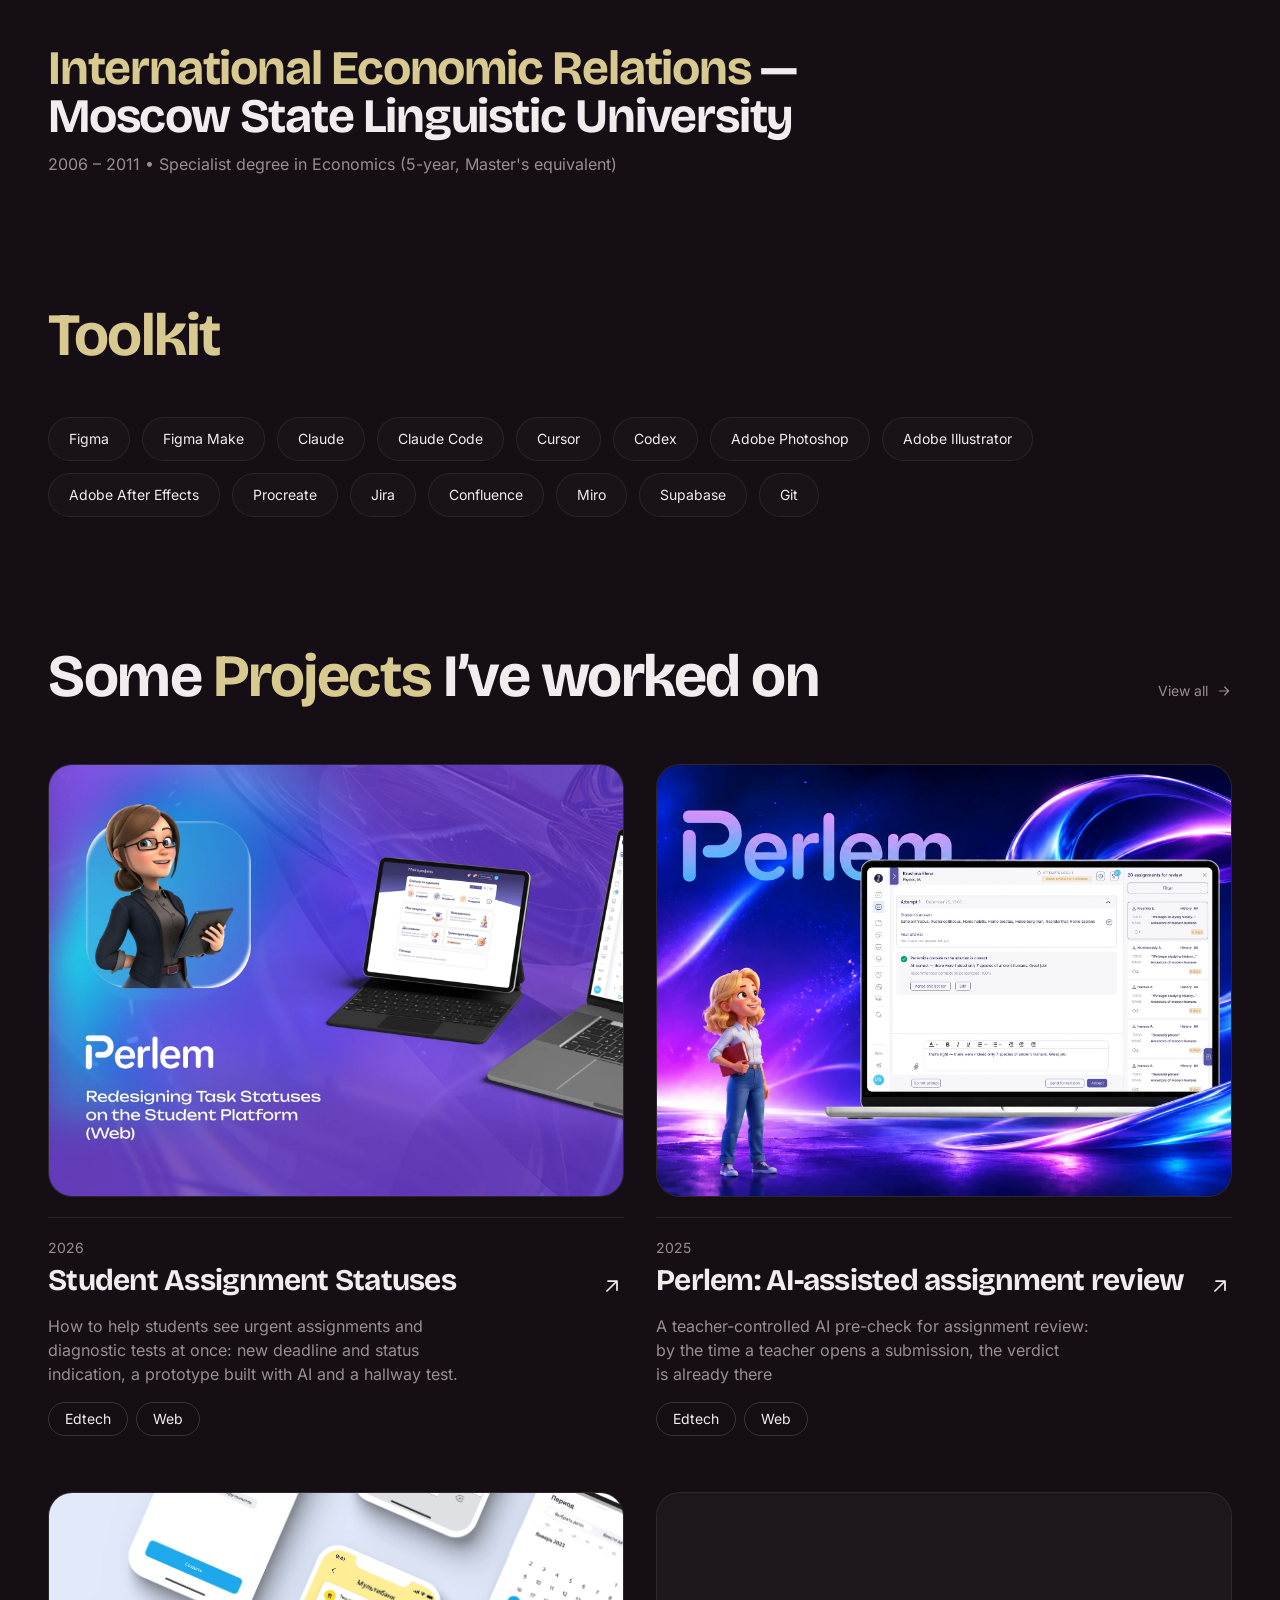
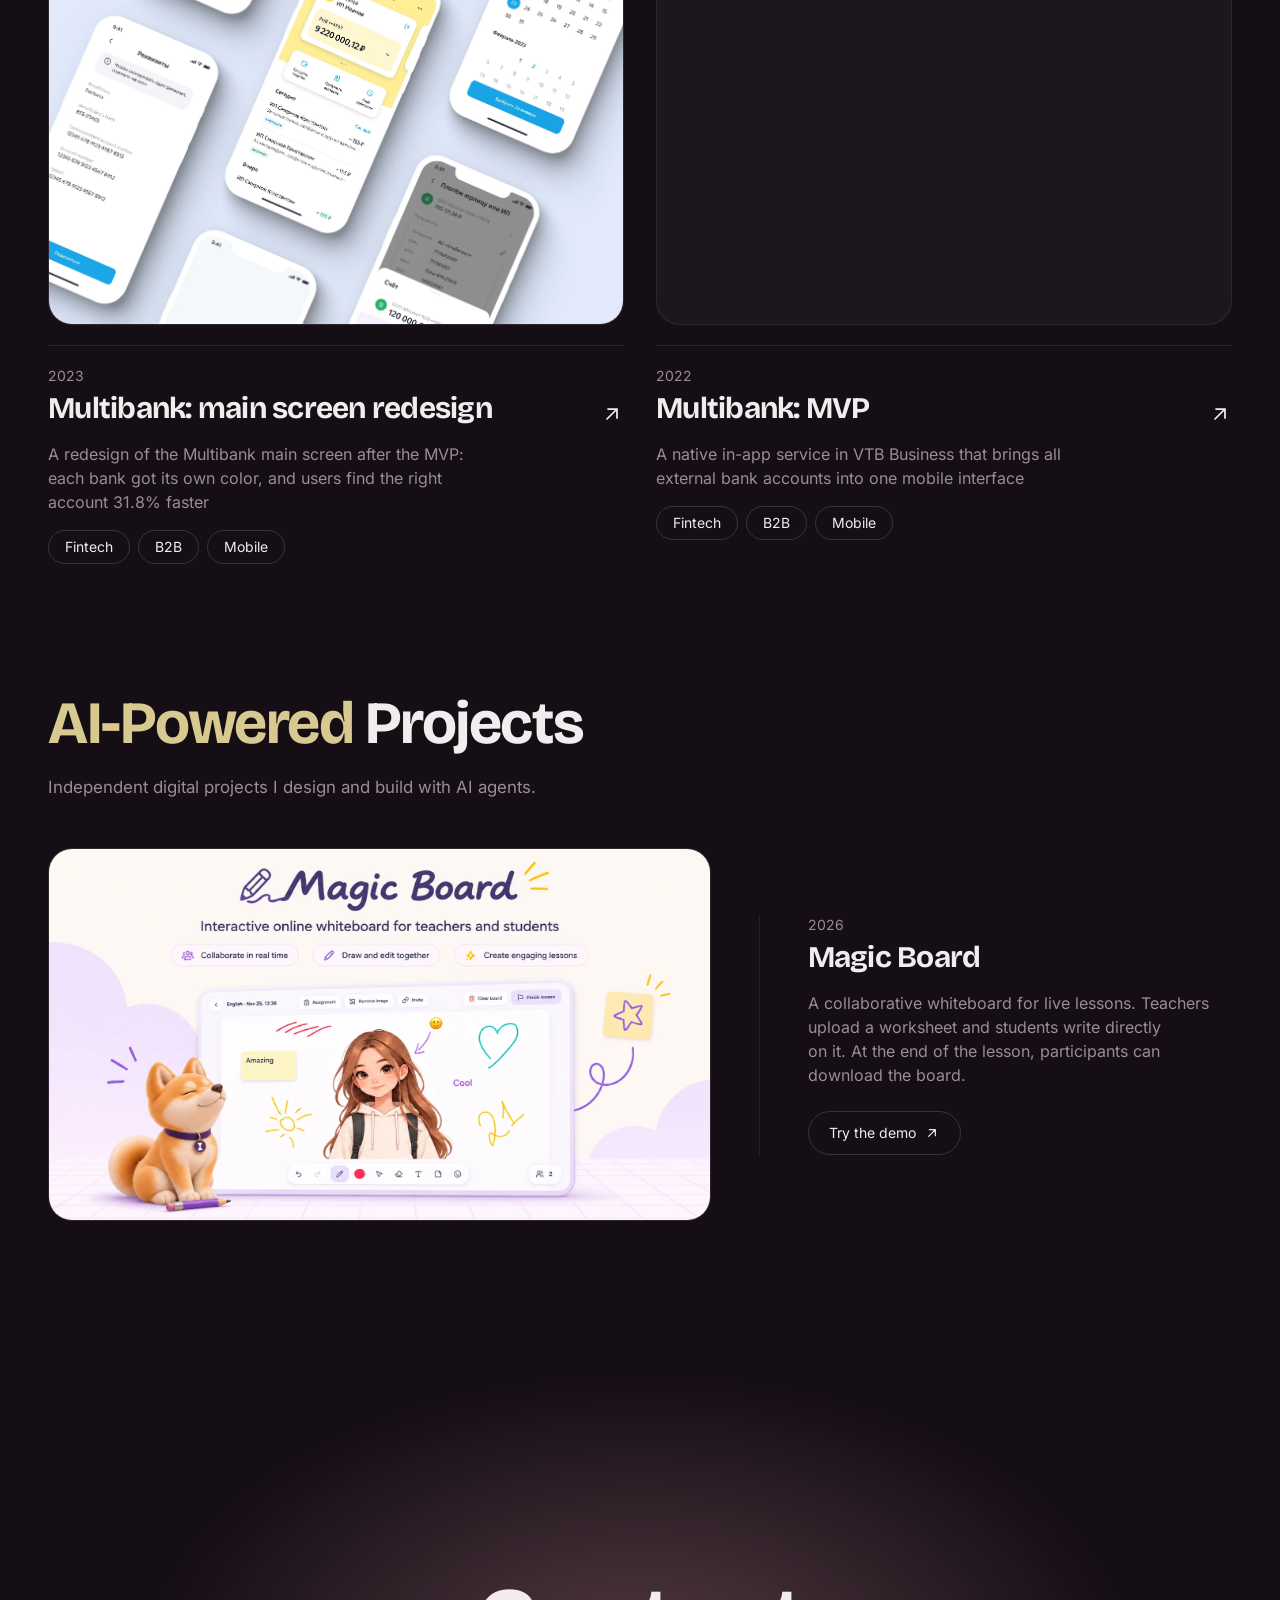
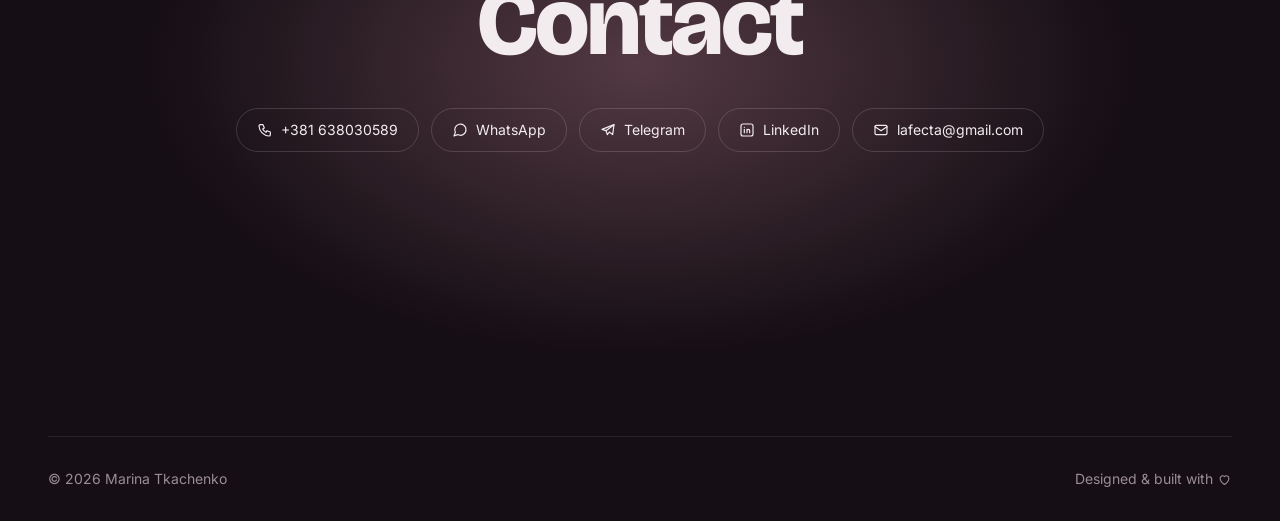
==== commit 6affa939: "Add AI-Powered Projects, Portfolio sub-menu, breadcrumbs and the case-catalogue curtain Home page: -" ====
--- a/index.html
+++ b/index.html
@@ -64,7 +64,7 @@
   </script>
 
   <!-- page transitions: in place before the first frame (js/page-transition.js) -->
-  <script src="js/page-transition.js?v=20261124k"></script>
+  <script src="js/page-transition.js?v=20261127h"></script>
   <!-- first frame waits until the whole page is parsed (no element has this id),
        so a transition never starts on a half-read page; it is hidden by
        is-booting until then anyway -->
@@ -83,8 +83,8 @@
     })();
   </script>
 
-  <link rel="stylesheet" href="css/tokens.css?v=20261124k" />
-  <link rel="stylesheet" href="css/style.css?v=20261124k" />
+  <link rel="stylesheet" href="css/tokens.css?v=20261127h" />
+  <link rel="stylesheet" href="css/style.css?v=20261127h" />
 </head>
 <body>
 
@@ -121,8 +121,11 @@
             <button class="nav__expand" type="button" aria-expanded="false" aria-controls="nav-projects" aria-label="Show projects menu" data-i18n-aria="nav.projectsMenu">
               <svg class="nav__chevron" viewBox="0 0 24 24" width="16" height="16" aria-hidden="true"><path d="m6 9 6 6 6-6" fill="none" stroke="currentColor" stroke-width="2" stroke-linecap="round" stroke-linejoin="round"/></svg>
             </button>
+            <!-- compact header: the whole row opens the two items; wider, the link and the chevron above -->
+            <button class="nav__toggle" type="button" aria-expanded="false" aria-controls="nav-projects"><span data-i18n="nav.portfolio">Portfolio</span><svg class="nav__chevron" viewBox="0 0 24 24" width="16" height="16" aria-hidden="true"><path d="m6 9 6 6 6-6" fill="none" stroke="currentColor" stroke-width="2" stroke-linecap="round" stroke-linejoin="round"/></svg></button>
             <ul class="nav__sub" id="nav-projects">
-              <li><a href="projects.html" data-i18n="projects.title">All projects</a></li>
+              <li><a href="projects.html" data-i18n="nav.cases">Product case studies</a></li>
+              <li><a href="#ai-projects" data-i18n="nav.ai">AI-Powered Projects</a></li>
             </ul>
           </li>
           <li><a href="#contact" data-i18n="nav.contact">Contact</a></li>
@@ -373,7 +376,44 @@
         <a class="work__all" href="projects.html" data-i18n-aria="work.viewAllAria" aria-label="View all projects"><span data-i18n="work.viewAll">View all</span><svg class="icon" viewBox="0 0 24 24" aria-hidden="true"><path d="M5 12h14M13 6l6 6-6 6"/></svg></a>
       </div>
       <ul class="projects-grid" data-projects="featured"></ul>
-      <a class="pill work__end" href="projects.html" data-i18n="projects.title" data-reveal>All projects</a>
+      <!-- phones and tablets (up to 1100px, where the desktop curtain of
+           js/work-curtain.js does not run): a static way to the catalogue,
+           the same arrow pill as "Try the demo" -->
+      <a class="pill pill--arrow pill--out work__end" href="projects.html"><span data-i18n="work.more">More product case studies</span><svg class="icon" viewBox="0 0 24 24" aria-hidden="true"><path d="M7 17 17 7M8 7h9v9"/></svg></a>
+    </section>
+
+
+    <!-- ============ AI-POWERED PROJECTS ============
+         Independent projects built with AI agents. Same layout and card as
+         Selected work above (a single card takes the wide, sideways layout);
+         no case page yet: the card itself is not a link, it has a link
+         to the live demo instead -->
+    <section class="work work--ai" id="ai-projects">
+      <div class="work__head">
+        <h2 class="section-title section-title--wide">
+          <span class="accent" data-i18n="ai.title.accent">AI-Powered</span><span data-i18n="ai.title.after"> Projects</span>
+        </h2>
+      </div>
+      <p class="work__lead" data-i18n="ai.lead">Independent digital projects I design and build with AI agents.</p>
+      <ul class="projects-grid" data-count="1">
+        <li class="project-item">
+          <div class="project-card project-card--static">
+            <div class="project-card__media">
+              <img src="images/ai/magic-board/magic-board-cover.webp" width="1672" height="941" alt="" data-i18n-alt="ai.magicBoard.alt" loading="lazy" decoding="async" />
+            </div>
+            <div class="project-card__body">
+              <div class="project-card__head">
+                <div>
+                  <p class="project-card__year">2026</p>
+                  <h3 class="project-card__title">Magic Board</h3>
+                </div>
+              </div>
+              <p class="project-card__summary" data-i18n="ai.magicBoard.summary">A collaborative whiteboard for live lessons. Teachers upload a worksheet and students write directly on it. At the end of the lesson, participants can download the board.</p>
+              <a class="pill pill--arrow pill--out project-card__demo" href="https://maramely.github.io/school-whiteboard/" target="_blank" rel="noopener" data-i18n-aria="ai.demoAria" aria-label="Try the Magic Board demo (opens in a new tab)"><span data-i18n="ai.demo">Try the demo</span><svg class="icon" viewBox="0 0 24 24" aria-hidden="true"><path d="M7 17 17 7M8 7h9v9"/></svg></a>
+            </div>
+          </div>
+        </li>
+      </ul>
     </section>
 
 
@@ -398,12 +438,13 @@
     </div>
   </footer>
 
-  <script src="data/content.js?v=20261124k"></script>
-  <script src="data/projects.js?v=20261124k"></script>
-  <script src="js/projects.js?v=20261124k"></script>
-  <script src="js/i18n.js?v=20261124k"></script>
-  <script src="js/main.js?v=20261124k"></script>
-  <script src="js/reveal.js?v=20261124k"></script>
-  <script src="js/hero-reveal.js?v=20261124k"></script>
+  <script src="data/content.js?v=20261127h"></script>
+  <script src="data/projects.js?v=20261127h"></script>
+  <script src="js/projects.js?v=20261127h"></script>
+  <script src="js/i18n.js?v=20261127h"></script>
+  <script src="js/main.js?v=20261127h"></script>
+  <script src="js/reveal.js?v=20261127h"></script>
+  <script src="js/hero-reveal.js?v=20261127h"></script>
+  <script src="js/work-curtain.js?v=20261127h"></script>
 </body>
 </html>
--- a/css/style.css
+++ b/css/style.css
@@ -160,6 +160,24 @@
   gap: var(--space-2);
   padding: 10px var(--space-5);
 }
+
+/* a pill that leads somewhere, with its arrow after the words ("Try the
+   demo", "More product case studies"): 44px tall, as wide as its words; on
+   hover or keyboard focus the arrow moves 2px the way it points
+   (--pill-arrow: right by default, up-right with .pill--out) */
+.pill--arrow {
+  width: fit-content;
+  min-height: var(--control-size);
+}
+
+.pill--arrow .icon { transition: transform 0.3s var(--ease); }
+
+.pill--arrow:hover .icon,
+.pill--arrow:focus-visible .icon { transform: translate(var(--pill-arrow, 2px, 0)); }
+
+/* its diagonal arrow (↗: "Try the demo", "More product case studies")
+   moves up and to the right */
+.pill--out { --pill-arrow: 2px, -2px; }
 
 .icon-btn {
   width: var(--control-size);
@@ -210,6 +228,7 @@
 .nav__panel { display: contents; }
 .nav__controls { display: none; }
 .nav__expand,
+.nav__toggle,
 .nav__sub { display: none; }
 
 .nav::before {
@@ -356,6 +375,104 @@
 }
 
 .nav__links a { transition: color 0.3s var(--ease), background-color 0.2s var(--ease); }
+
+/* Portfolio with its sub-menu (Product Design Cases, AI-Powered Projects).
+   Full header: a small chevron next to the name; the list drops under the
+   pill on hover or a click on the chevron (js/main.js keeps aria-expanded).
+   The dark pill covers the name and the chevron together. Compact header:
+   see the ≤1100px block below. */
+@media (min-width: 1101px) {
+  .nav__group { display: flex; align-items: center; }
+
+  .nav__group > a { padding-right: var(--space-1); }
+
+  .nav__expand {
+    display: inline-flex;
+    align-items: center;
+    justify-content: center;
+    align-self: stretch;
+    padding: 0 var(--space-4) 0 var(--space-1);
+    border: 0;
+    border-radius: 0 var(--radius-pill) var(--radius-pill) 0;
+    background: none;
+    color: var(--color-text-muted);
+    cursor: pointer;
+    transition: color 0.3s var(--ease);
+  }
+
+  .nav__group:hover > .nav__expand,
+  .nav__expand:focus-visible { color: var(--color-text); }
+
+  .nav__group:has(> a[aria-current]) > .nav__expand { color: var(--color-inverse-text); }
+
+  /* Pages without the sliding pill (all projects, cases): the current item
+     is lit as a whole <li>, Portfolio with its chevron, exactly like the
+     pill on the home page; the link itself stays clear, so nothing about
+     its size changes from page to page */
+  .nav__links:not(.has-indicator) > li:has(> a[aria-current]) {
+    background: var(--color-inverse-bg);
+    border-radius: var(--radius-pill);
+  }
+
+  .nav__links:not(.has-indicator) > li > a[aria-current] {
+    background: transparent;
+    color: var(--color-inverse-text);
+  }
+
+  .nav__chevron { transition: transform 160ms ease-out; }
+  .nav__expand[aria-expanded="true"] .nav__chevron { transform: rotate(180deg); }
+
+  .nav__sub {
+    display: block;
+    position: absolute;
+    top: calc(100% + var(--space-3));
+    left: calc(-1 * var(--space-2));
+    min-width: max-content;
+    padding: var(--space-2);
+    list-style: none;
+    background: var(--color-bg);
+    border: 1px solid var(--color-border-strong);
+    border-radius: var(--radius-md);
+    box-shadow: 0 12px 32px rgb(0 0 0 / 0.12);
+    visibility: hidden;
+    opacity: 0;
+    transform: translateY(calc(-1 * var(--space-1)));
+    transition: opacity 160ms ease-out, transform 160ms ease-out, visibility 0s linear 160ms;
+  }
+
+  /* the gap between the pill and the list still counts as hovering */
+  .nav__sub::before {
+    content: '';
+    position: absolute;
+    left: 0;
+    right: 0;
+    bottom: 100%;
+    height: calc(var(--space-3) + var(--space-1));
+  }
+
+  .nav__expand[aria-expanded="true"] ~ .nav__sub {
+    visibility: visible;
+    opacity: 1;
+    transform: none;
+    transition-delay: 0s;
+  }
+
+  .nav__sub a {
+    padding: var(--space-2) var(--space-4);
+    border-radius: var(--radius-sm);
+  }
+
+  .nav__sub a:hover,
+  .nav__sub a:focus-visible {
+    background: var(--color-surface);
+    color: var(--color-text);
+  }
+}
+
+@media (min-width: 1101px) and (prefers-reduced-motion: reduce) {
+  .nav__sub,
+  .nav__chevron { transition: none; }
+}
 
 .nav__right {
   display: flex;
@@ -619,44 +736,57 @@
     min-height: var(--control-size);
   }
 
-  /* Portfolio: the name goes to the section, the chevron opens "All projects" */
-  .nav__group {
-    display: grid;
-    grid-template-columns: minmax(0, 1fr) var(--control-size);
+  /* Portfolio: one button the width of the row (.nav__toggle), its name on
+     the left like the other items, the chevron inside on the right; it
+     opens Product Design Cases and AI-Powered Projects right under it.
+     The link and the chevron of the full header are hidden here. */
+  .nav__group > a,
+  .nav__group > .nav__expand { display: none; }
+
+  .nav__toggle {
+    display: flex;
     align-items: center;
-    column-gap: var(--space-1);
-  }
-
-  .nav__expand {
-    display: inline-flex;
-    align-items: center;
-    justify-content: center;
-    width: var(--control-size);
-    height: var(--control-size);
-    padding: 0;
+    justify-content: space-between;
+    gap: var(--space-2);
+    width: 100%;
+    min-height: var(--control-size);
+    padding: var(--space-2) var(--space-4);
     border: 0;
     border-radius: var(--radius-sm);
     background: none;
     color: var(--color-text-muted);
+    font: inherit;
+    font-size: var(--fs-body);
+    line-height: var(--lh-ui);
+    text-align: left;
     cursor: pointer;
-  }
-
-  .nav__expand:hover { color: var(--color-text); }
-
-  .nav__chevron { transition: transform 160ms ease-out; }
-  .nav__expand[aria-expanded="true"] .nav__chevron { transform: rotate(180deg); }
-
+    outline-offset: -2px;
+    transition: color 0.3s var(--ease), background-color 0.2s var(--ease);
+  }
+
+  .nav__toggle:hover { color: var(--color-text); }
+
+  /* the section in view is one of Portfolio's: the row is highlighted
+     like any current item */
+  .nav__group:has(> a[aria-current]) > .nav__toggle {
+    background: var(--color-inverse-bg);
+    color: var(--color-inverse-text);
+  }
+
+  .nav__chevron { flex: none; transition: transform 160ms ease-out; }
+  .nav__toggle[aria-expanded="true"] .nav__chevron { transform: rotate(180deg); }
+
+  /* closed: no height at all, so Contact follows at the usual step */
   .nav__sub {
     display: grid;
-    grid-column: 1 / -1;
-    grid-template-rows: 0fr;
+    grid-template-rows: repeat(2, 0fr);
     list-style: none;
     visibility: hidden;
     transition: grid-template-rows 160ms ease-out, visibility 0s linear 160ms;
   }
 
-  .nav__expand[aria-expanded="true"] + .nav__sub {
-    grid-template-rows: 1fr;
+  .nav__toggle[aria-expanded="true"] ~ .nav__sub {
+    grid-template-rows: repeat(2, 1fr);
     visibility: visible;
     transition-delay: 0s;
   }
@@ -665,23 +795,22 @@
 
   .nav__sub a {
     padding-left: var(--space-8);
-    font-size: var(--fs-small);
     outline-offset: -2px;
   }
 
-  /* on the all-projects page the highlight belongs to the sub-item */
-  .nav__links a[aria-current="true"] {
-    background: none;
-    color: var(--color-text-muted);
-  }
+  @media (prefers-reduced-motion: reduce) {
+    .nav__sub,
+    .nav__chevron { transition: none; }
+  }
+
 }
 
 /* without JS the burger can't open anything: the panel is simply shown */
 @media (max-width: 1100px) and (scripting: none) {
   .nav { position: relative; flex-wrap: wrap; }
   .nav__burger,
-  .nav__expand { display: none; }
-  .nav__sub { grid-template-rows: 1fr; visibility: visible; }
+  .nav__toggle > .nav__chevron { display: none; }
+  .nav__sub { grid-template-rows: repeat(2, 1fr); visibility: visible; }
   .nav__panel {
     position: static;
     width: 100%;
@@ -1501,14 +1630,17 @@
 .work__all .icon { transition: transform 0.2s var(--ease); }
 
 /* phones and small tablets: a clear way on after the last card */
+/* phones and tablets: a static way on after the last card, wherever the
+   desktop curtain (from 1101px, js/work-curtain.js) is not there: the same
+   arrow pill as "Try the demo" (.pill.pill--arrow.pill--out), on a line of its own,
+   on the left edge of the whole grid (it belongs to the section, not to
+   the last case), 24px under the last case, as the demo is under its text */
 .work__end { display: none; }
 
-@media (max-width: 768px) {
+@media (max-width: 1100px) {
   .work__end {
-    display: flex;
-    width: 100%;
-    min-height: var(--control-size);
-    margin-top: var(--space-8);
+    display: inline-flex;
+    margin-top: var(--space-6);
   }
 }
 
@@ -1517,6 +1649,97 @@
 
 .work__all:hover .icon,
 .work__all:focus-visible .icon { transform: translateX(var(--space-1)); }
+
+/* Curtain (home, Selected work, from 1101px; js/work-curtain.js builds it,
+   so none of this applies anywhere else). Two layouts of the last card's
+   cell; the script moves between them:
+     closed  the card takes the whole cell, the link is not there
+     open    the whole card (cover, divider, words) narrows from the right;
+             the link takes the column it gives up, after the grid's own
+             gap, its arrow on the card's divider
+   The link is outside the card: their click areas never overlap. */
+.curtain {
+  /* the link's column: from the screen's width, not from its words, so the
+     last row keeps one composition in Russian and in English */
+  --curtain-col: clamp(8.75rem, 11.25vw, 10.5rem);
+  position: relative;
+}
+
+.curtain.is-open > .project-card {
+  width: calc(100% - var(--curtain-shift, 0px));
+}
+
+/* placed by its arrow: the arrow's axis (--curtain-arrow-y, inside the link)
+   on the card's divider (--curtain-axis, the line under the cover), both
+   measured from the layout by js/work-curtain.js */
+.curtain__cta {
+  position: absolute;
+  top: calc(var(--curtain-axis, 50%) - var(--curtain-arrow-y, 0px));
+  right: 0;
+  display: flex;
+  width: var(--curtain-cta-w, var(--curtain-col));
+  color: var(--color-text);
+  visibility: hidden;
+}
+
+.curtain.is-open > .curtain__cta { visibility: visible; }
+
+.curtain__inner {
+  display: flex;
+  flex-direction: column;
+  align-items: flex-start;
+}
+
+.curtain__count {
+  margin-bottom: var(--space-3);
+  font-size: var(--fs-small);
+  line-height: var(--lh-ui);
+  color: var(--color-text-muted);
+  white-space: nowrap;
+}
+
+/* a step under the case titles (--fs-h4, bold): ~13% smaller and medium,
+   so it reads as the way on, not as one more case; the arrow carries it */
+.curtain__title {
+  font-family: var(--font-display);
+  font-size: clamp(1.375rem, 1.8vw, calc(var(--fs-h4) * 0.87));
+  font-weight: var(--fw-medium);
+  line-height: var(--lh-snug);
+  letter-spacing: var(--ls-display);
+}
+
+.curtain__line {
+  display: block;
+  white-space: nowrap;
+}
+
+/* a thin arrow in the site's accent (the colour of the mark by the name in
+   the header: brick in the light theme, gold in the dark); on hover (or
+   keyboard focus) it glides a little to the right */
+.curtain__arrow {
+  display: block;
+  color: var(--color-accent);
+  width: 4.5rem;
+  margin-top: var(--space-5);
+}
+
+.curtain__arrow svg {
+  display: block;
+  width: 100%;
+  height: auto;
+  overflow: visible;
+  fill: none;
+  stroke: currentColor;
+  stroke-width: 1.25;
+  stroke-linecap: round;
+  stroke-linejoin: round;
+  transition: transform 0.45s var(--ease);
+}
+
+.curtain__cta:hover .curtain__arrow svg,
+.curtain__cta:focus-visible .curtain__arrow svg { transform: translateX(var(--space-2)); }
+
+.curtain__cta:focus-visible { outline-offset: 4px; }
 
 /* Project cards: home (featured), projects.html (all) and "Next project"
    on case pages. Built by js/projects.js from data/projects.js.
@@ -1633,6 +1856,90 @@
 @media (max-width: 720px) {
   .projects-grid { grid-template-columns: minmax(0, 1fr); gap: var(--space-12); }
 }
+
+
+/* AI-Powered Projects (home): the Selected work section with a line under
+   its heading. Its card is not a link yet (no case page), so it doesn't lift. */
+.work__lead {
+  margin-top: var(--space-5);
+  max-width: 56ch;
+  font-size: var(--fs-body-lg);
+  line-height: var(--lh-body);
+  color: var(--color-text-muted);
+}
+
+.work__lead + .projects-grid { margin-top: var(--space-12); }
+
+.project-card--static:hover .project-card__media { transform: none; }
+
+/* the Magic Board cover is shown whole, in its own proportions (16:9):
+   its logo and characters reach the edges */
+.work--ai .project-card__media { aspect-ratio: 1672 / 941; }
+
+/* its way in: the live demo, in a new tab */
+.project-card__demo {
+  align-self: flex-start;
+  margin-top: var(--space-2);
+}
+
+/* ============================================
+   BREADCRUMBS — all projects and case pages, every width
+   Home / All projects / Case: the small muted line of the site's labels,
+   the current page a step brighter and not a link, the slashes in the
+   colour of the lines. A link brightens on hover and draws a thin
+   underline; its hit area reaches beyond the text (padding, no layout
+   effect on an inline box), so the line keeps its height.
+   ============================================ */
+/* their own bar right under the header, on the catalogue's grid (the
+   width and side padding of .projects-page): the same place on every page
+   of the portfolio, whatever the content below is aligned to */
+.crumbs {
+  max-width: var(--content-width);
+  margin: 0 auto;
+  padding: var(--space-16) var(--content-pad) 0;
+  font-size: var(--fs-small);
+  line-height: var(--lh-ui);
+  color: var(--color-text-muted);
+}
+
+.crumbs__list { list-style: none; }
+
+/* inline, so a long case title wraps word by word after its slash */
+.crumbs__item { display: inline; }
+
+/* the slash ends the item it follows (a no-break space ties it there),
+   so a wrapped line never starts with one */
+.crumbs__item:not(:last-child)::after {
+  content: '\00a0/';
+  content: '\00a0/' / '';
+  margin-inline: var(--space-1) var(--space-2);
+  color: var(--color-border-strong);
+}
+
+.crumbs__link {
+  padding-block: var(--space-2);
+  color: var(--color-text-muted);
+  text-decoration-line: underline;
+  text-decoration-thickness: 1px;
+  text-decoration-color: transparent;
+  text-underline-offset: 4px;
+  transition: color 0.2s var(--ease), text-decoration-color 0.2s var(--ease);
+}
+
+.crumbs__link:hover,
+.crumbs__link:focus-visible {
+  color: var(--color-text);
+  text-decoration-color: currentColor;
+}
+
+.crumbs__current { color: var(--color-text); }
+
+@media (max-width: 720px) {
+  .crumbs { padding-top: var(--space-10); }
+}
+
+/* the catalogue's heading follows the bar at its usual step */
+.crumbs + .projects-page { padding-top: 0; }
 
 /* ============================================
    ALL PROJECTS PAGE (projects.html)
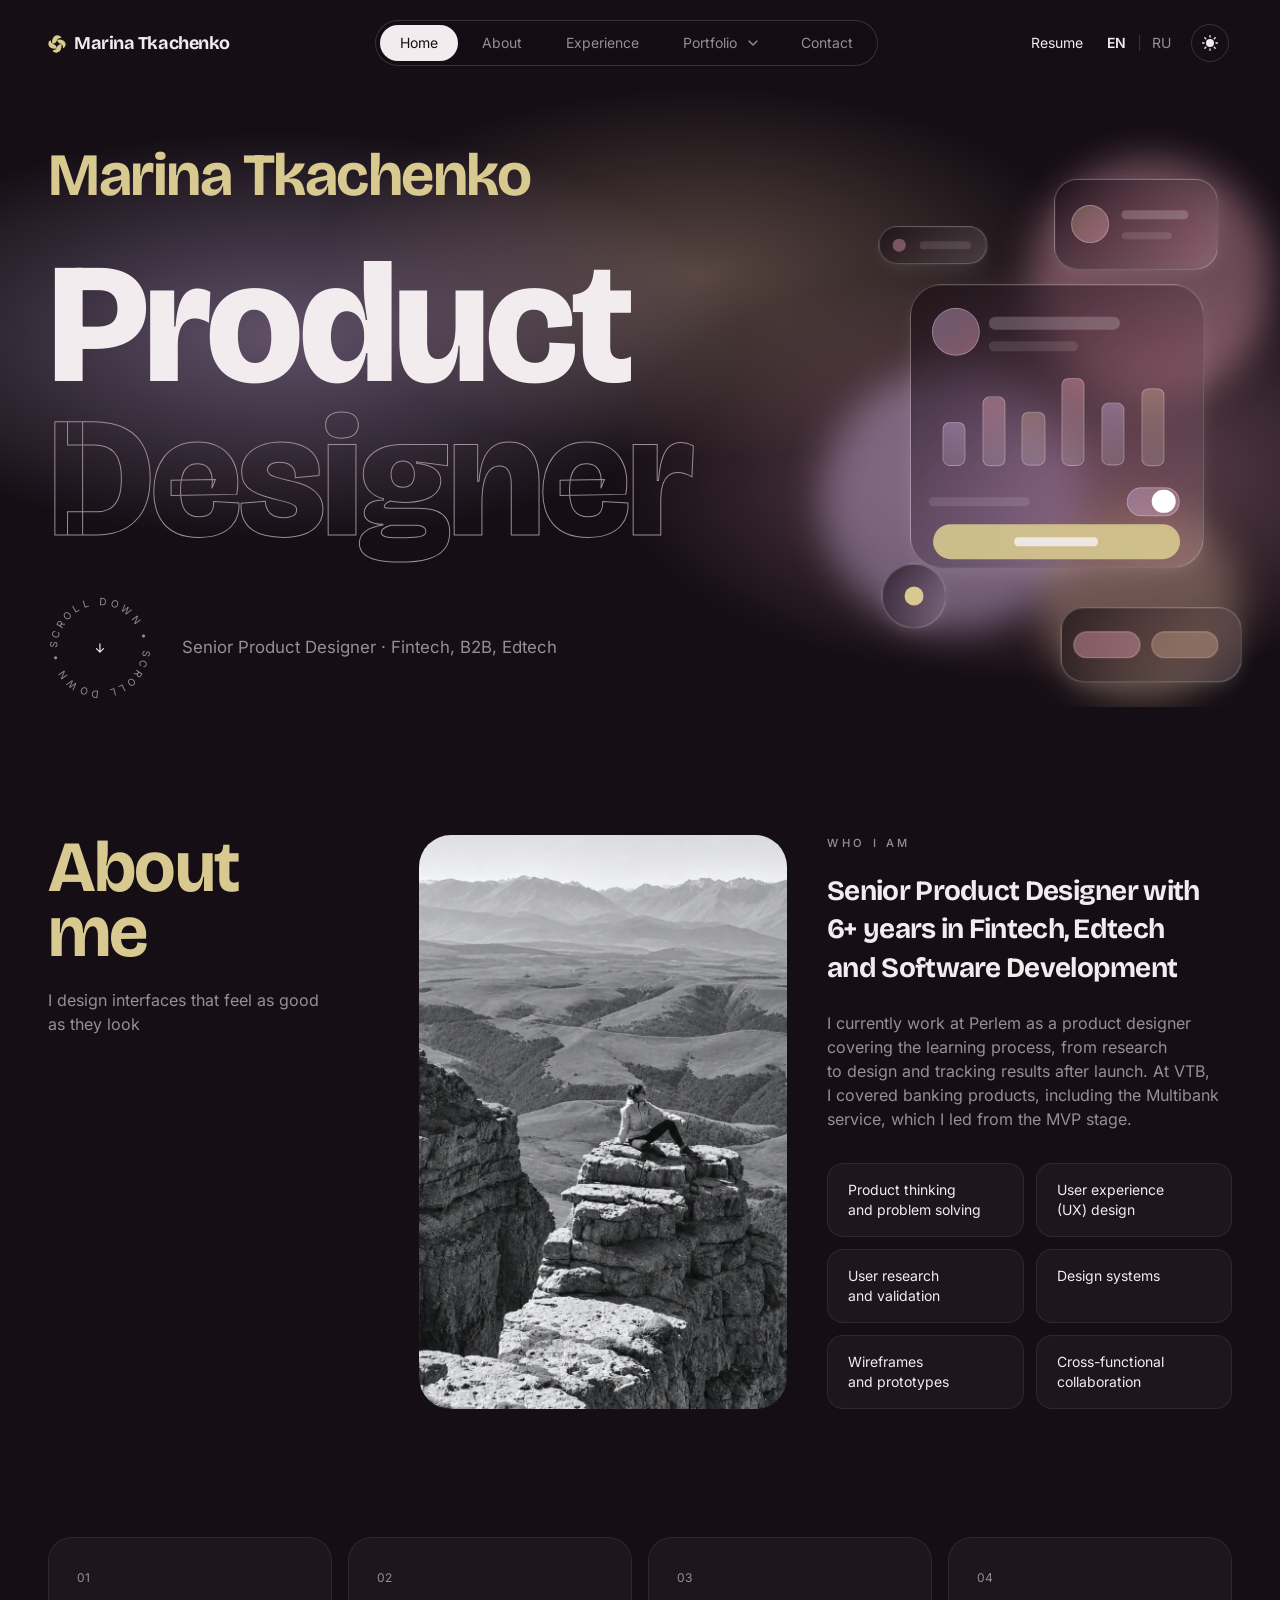
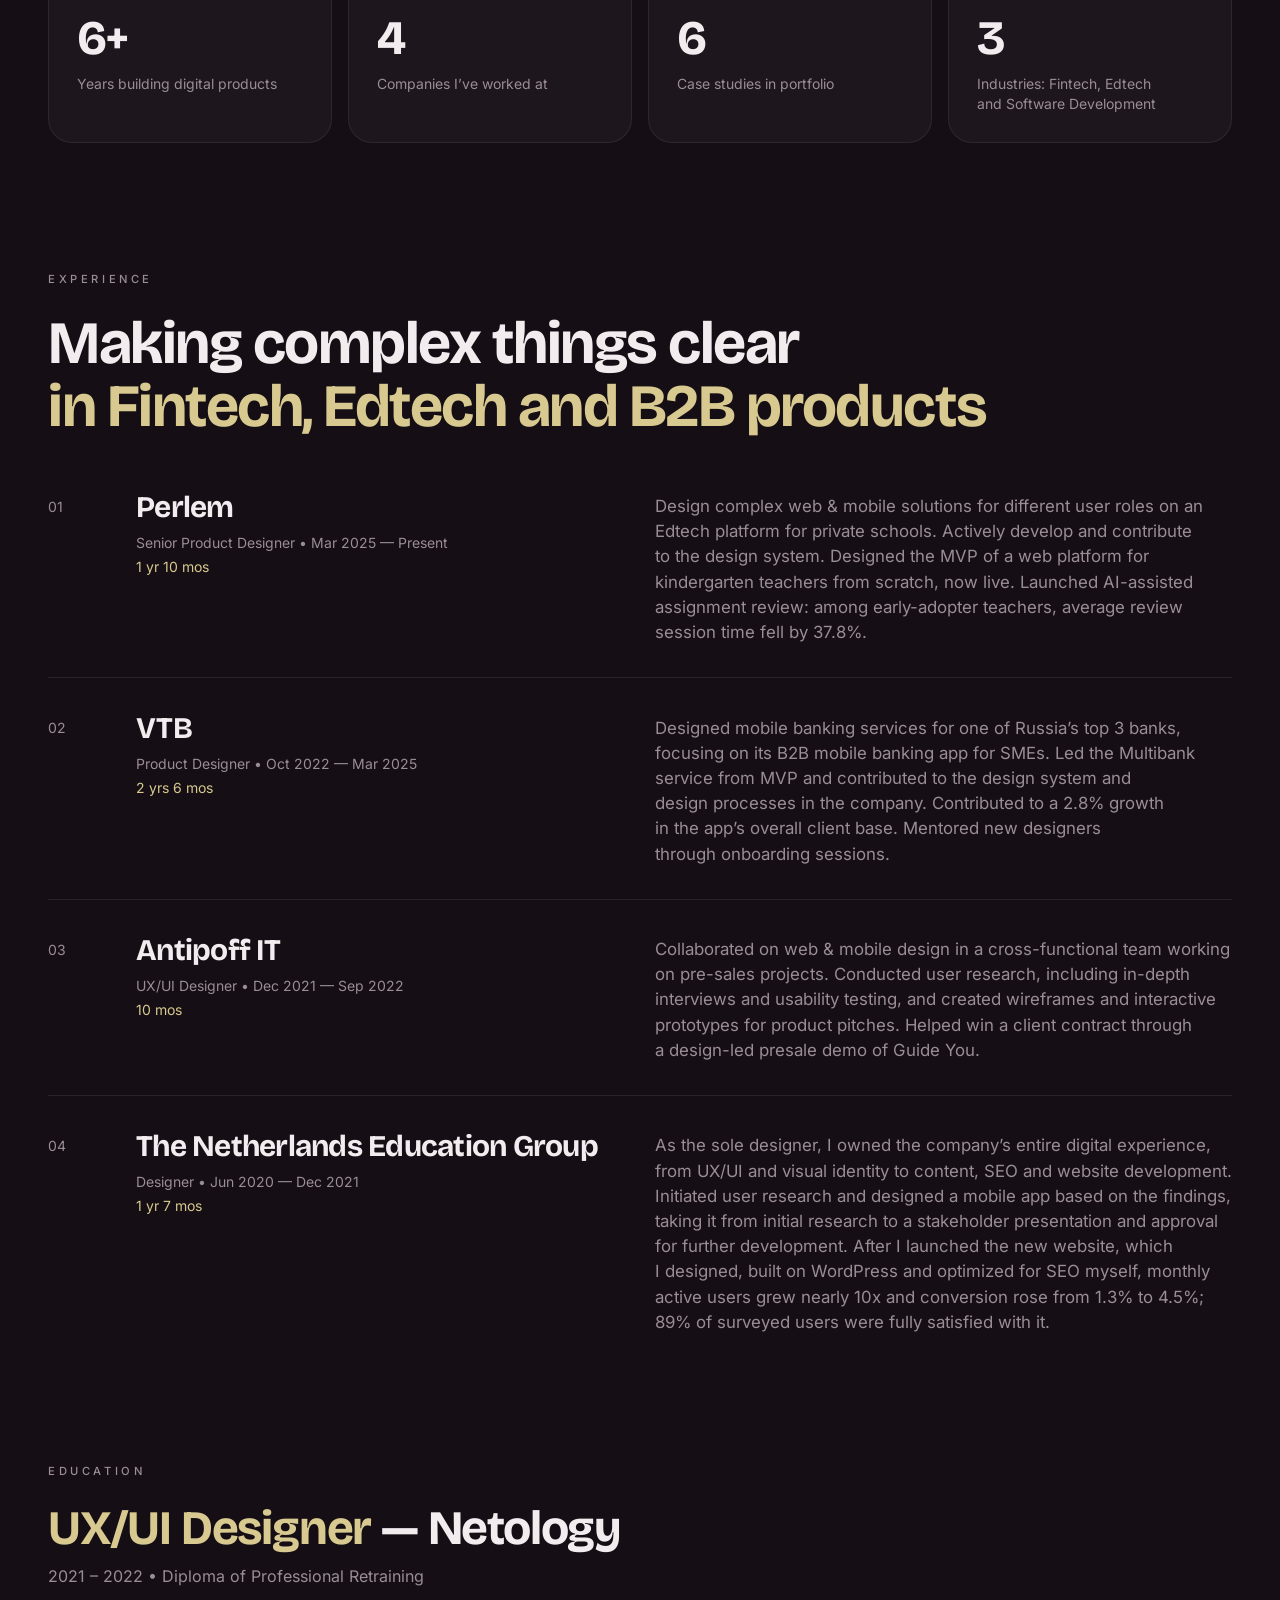
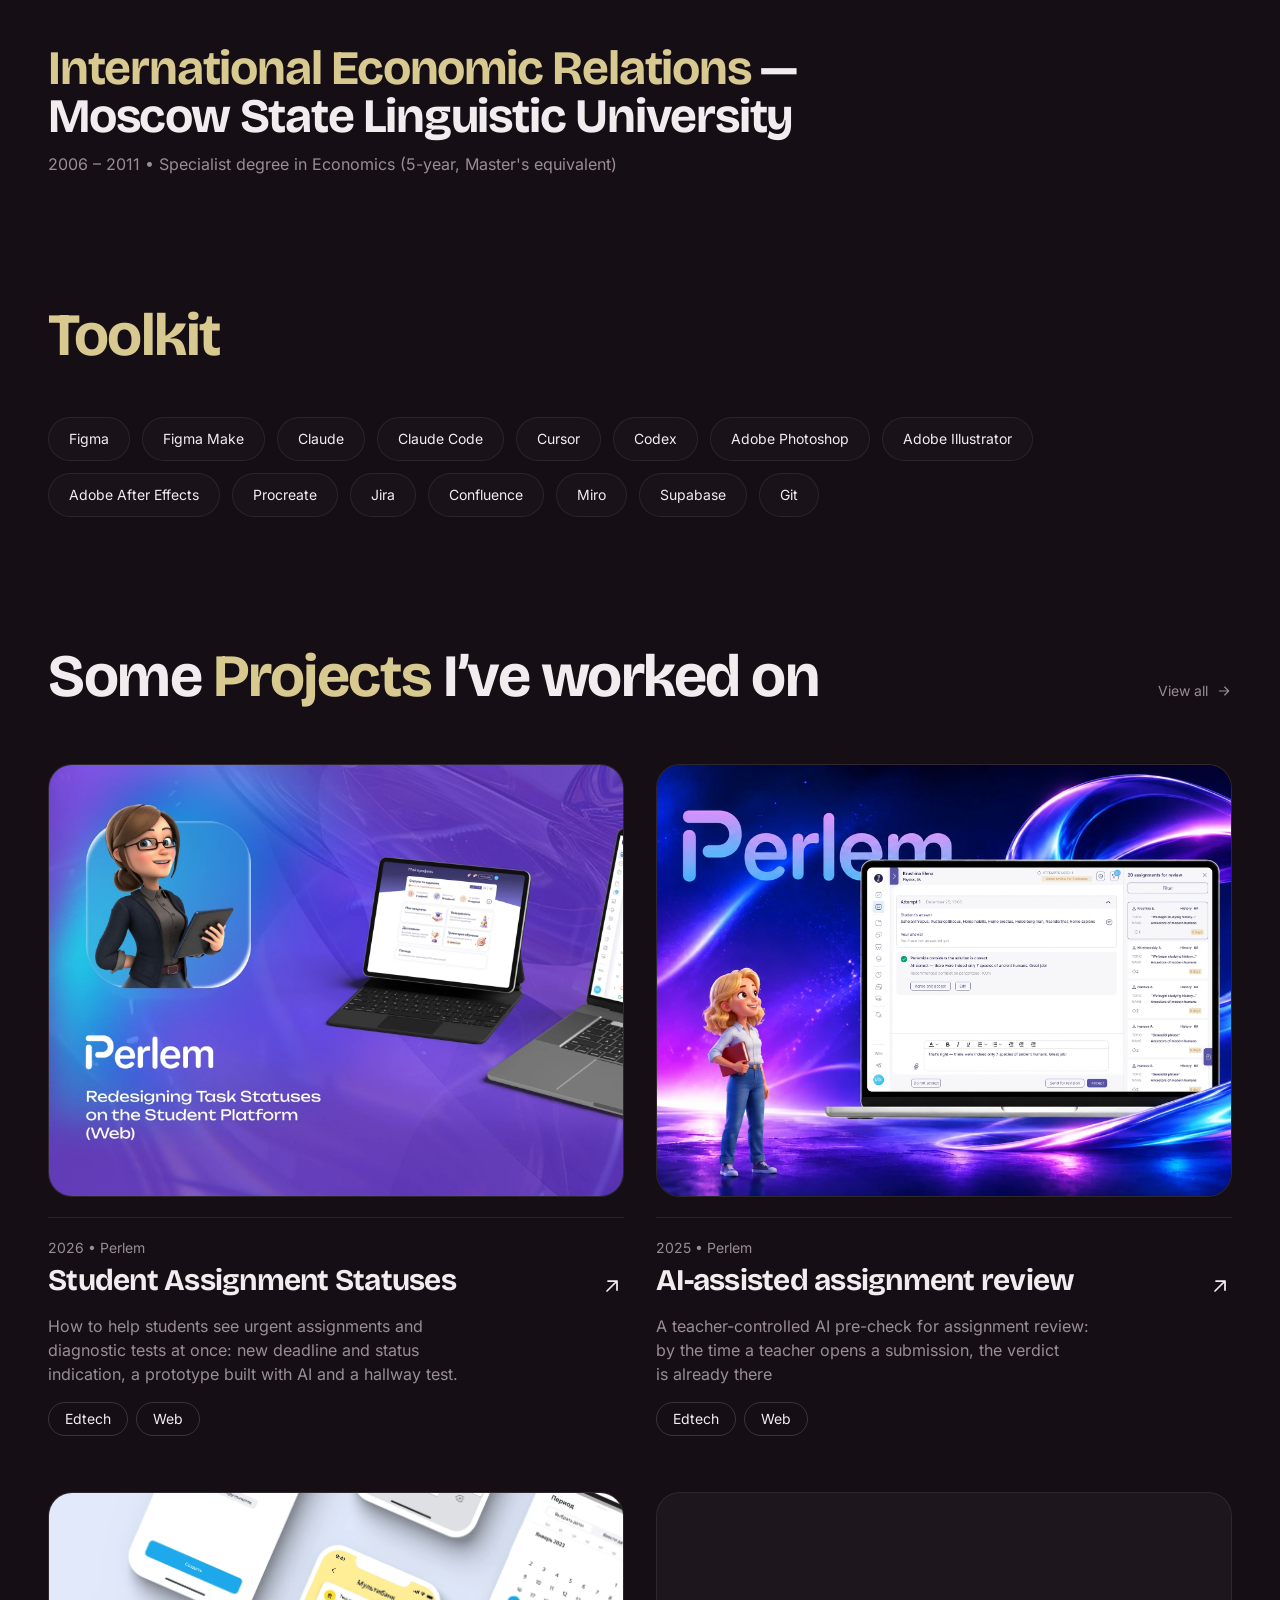
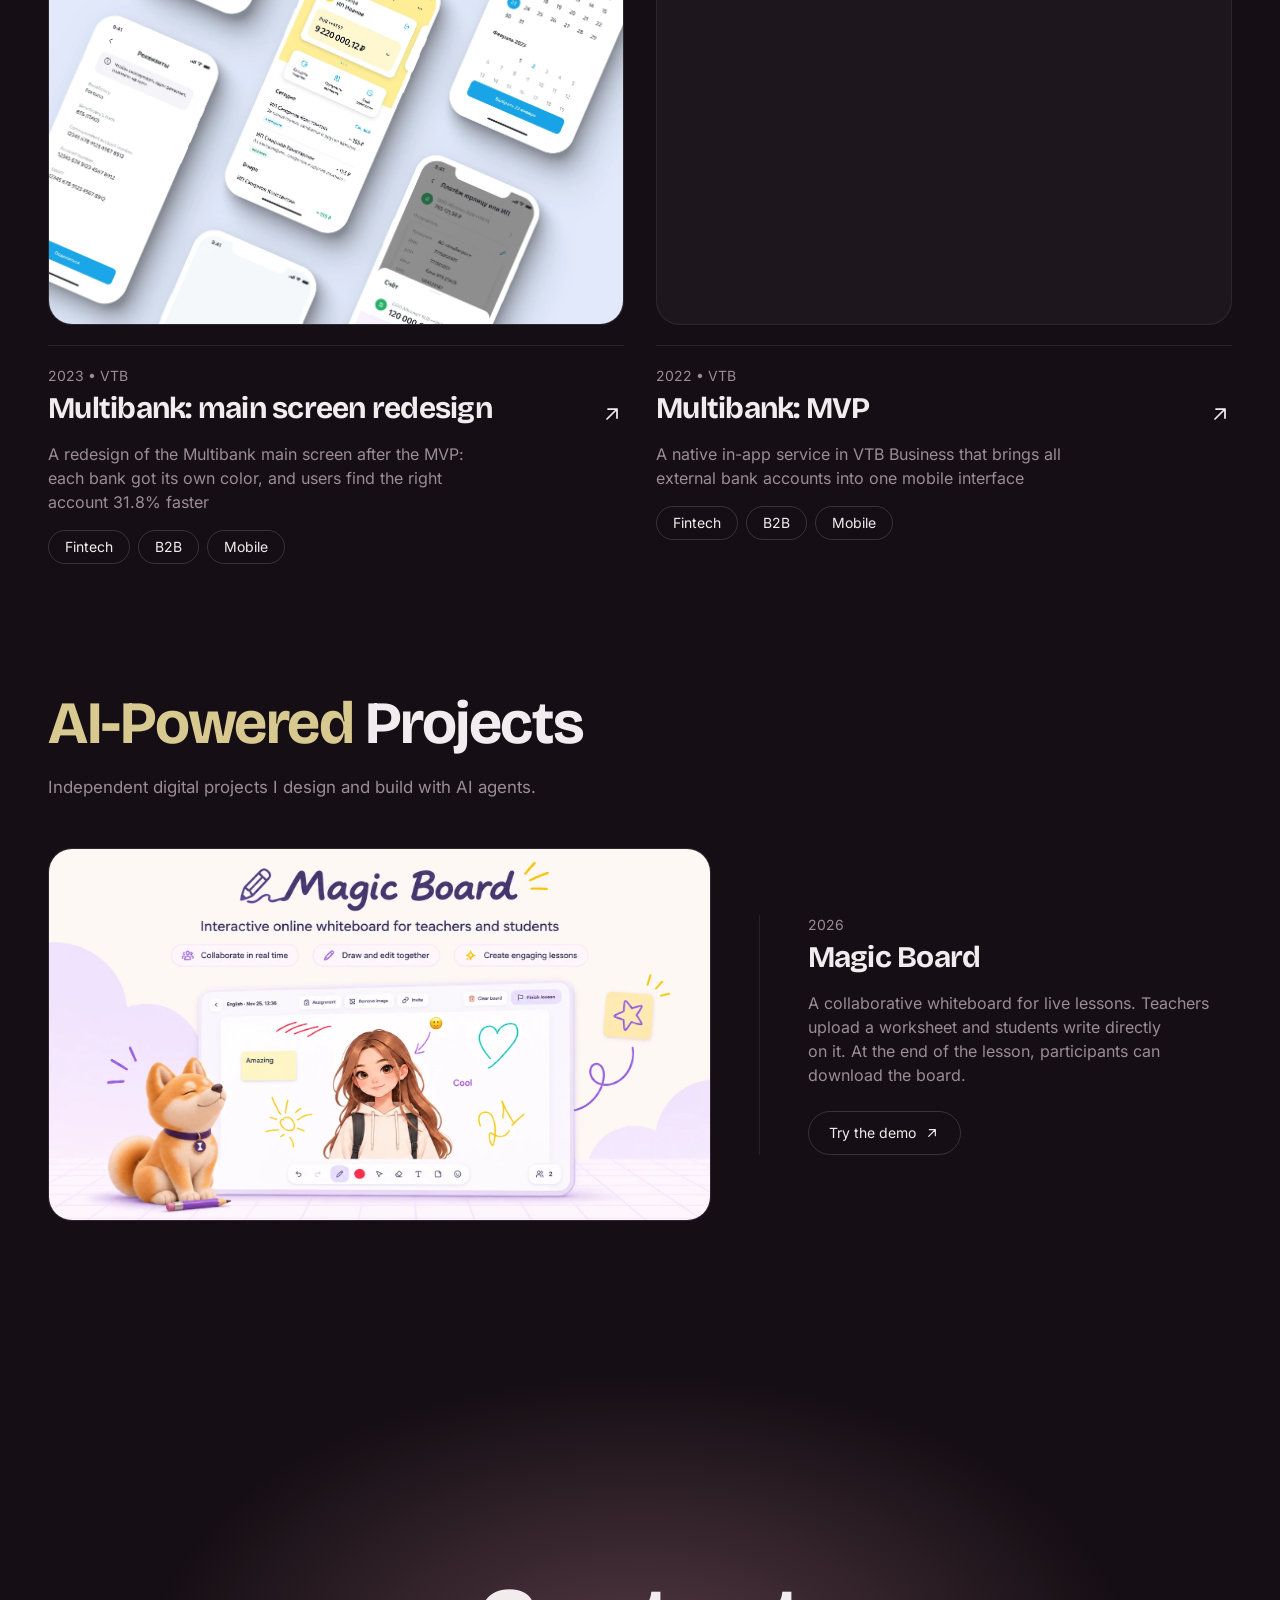
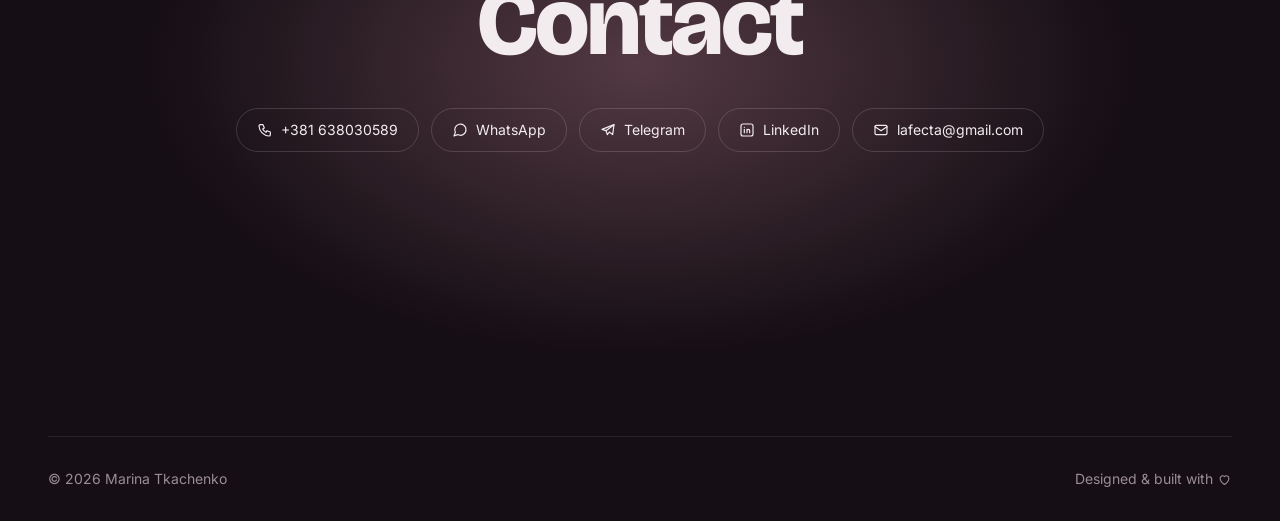
==== commit 71817011: "Show "Year • Company" on case cards; card titles without the company - data/projects.js: company per" ====
--- a/index.html
+++ b/index.html
@@ -64,7 +64,7 @@
   </script>
 
   <!-- page transitions: in place before the first frame (js/page-transition.js) -->
-  <script src="js/page-transition.js?v=20261127h"></script>
+  <script src="js/page-transition.js?v=20261127i"></script>
   <!-- first frame waits until the whole page is parsed (no element has this id),
        so a transition never starts on a half-read page; it is hidden by
        is-booting until then anyway -->
@@ -83,8 +83,8 @@
     })();
   </script>
 
-  <link rel="stylesheet" href="css/tokens.css?v=20261127h" />
-  <link rel="stylesheet" href="css/style.css?v=20261127h" />
+  <link rel="stylesheet" href="css/tokens.css?v=20261127i" />
+  <link rel="stylesheet" href="css/style.css?v=20261127i" />
 </head>
 <body>
 
@@ -438,13 +438,13 @@
     </div>
   </footer>
 
-  <script src="data/content.js?v=20261127h"></script>
-  <script src="data/projects.js?v=20261127h"></script>
-  <script src="js/projects.js?v=20261127h"></script>
-  <script src="js/i18n.js?v=20261127h"></script>
-  <script src="js/main.js?v=20261127h"></script>
-  <script src="js/reveal.js?v=20261127h"></script>
-  <script src="js/hero-reveal.js?v=20261127h"></script>
-  <script src="js/work-curtain.js?v=20261127h"></script>
+  <script src="data/content.js?v=20261127i"></script>
+  <script src="data/projects.js?v=20261127i"></script>
+  <script src="js/projects.js?v=20261127i"></script>
+  <script src="js/i18n.js?v=20261127i"></script>
+  <script src="js/main.js?v=20261127i"></script>
+  <script src="js/reveal.js?v=20261127i"></script>
+  <script src="js/hero-reveal.js?v=20261127i"></script>
+  <script src="js/work-curtain.js?v=20261127i"></script>
 </body>
 </html>
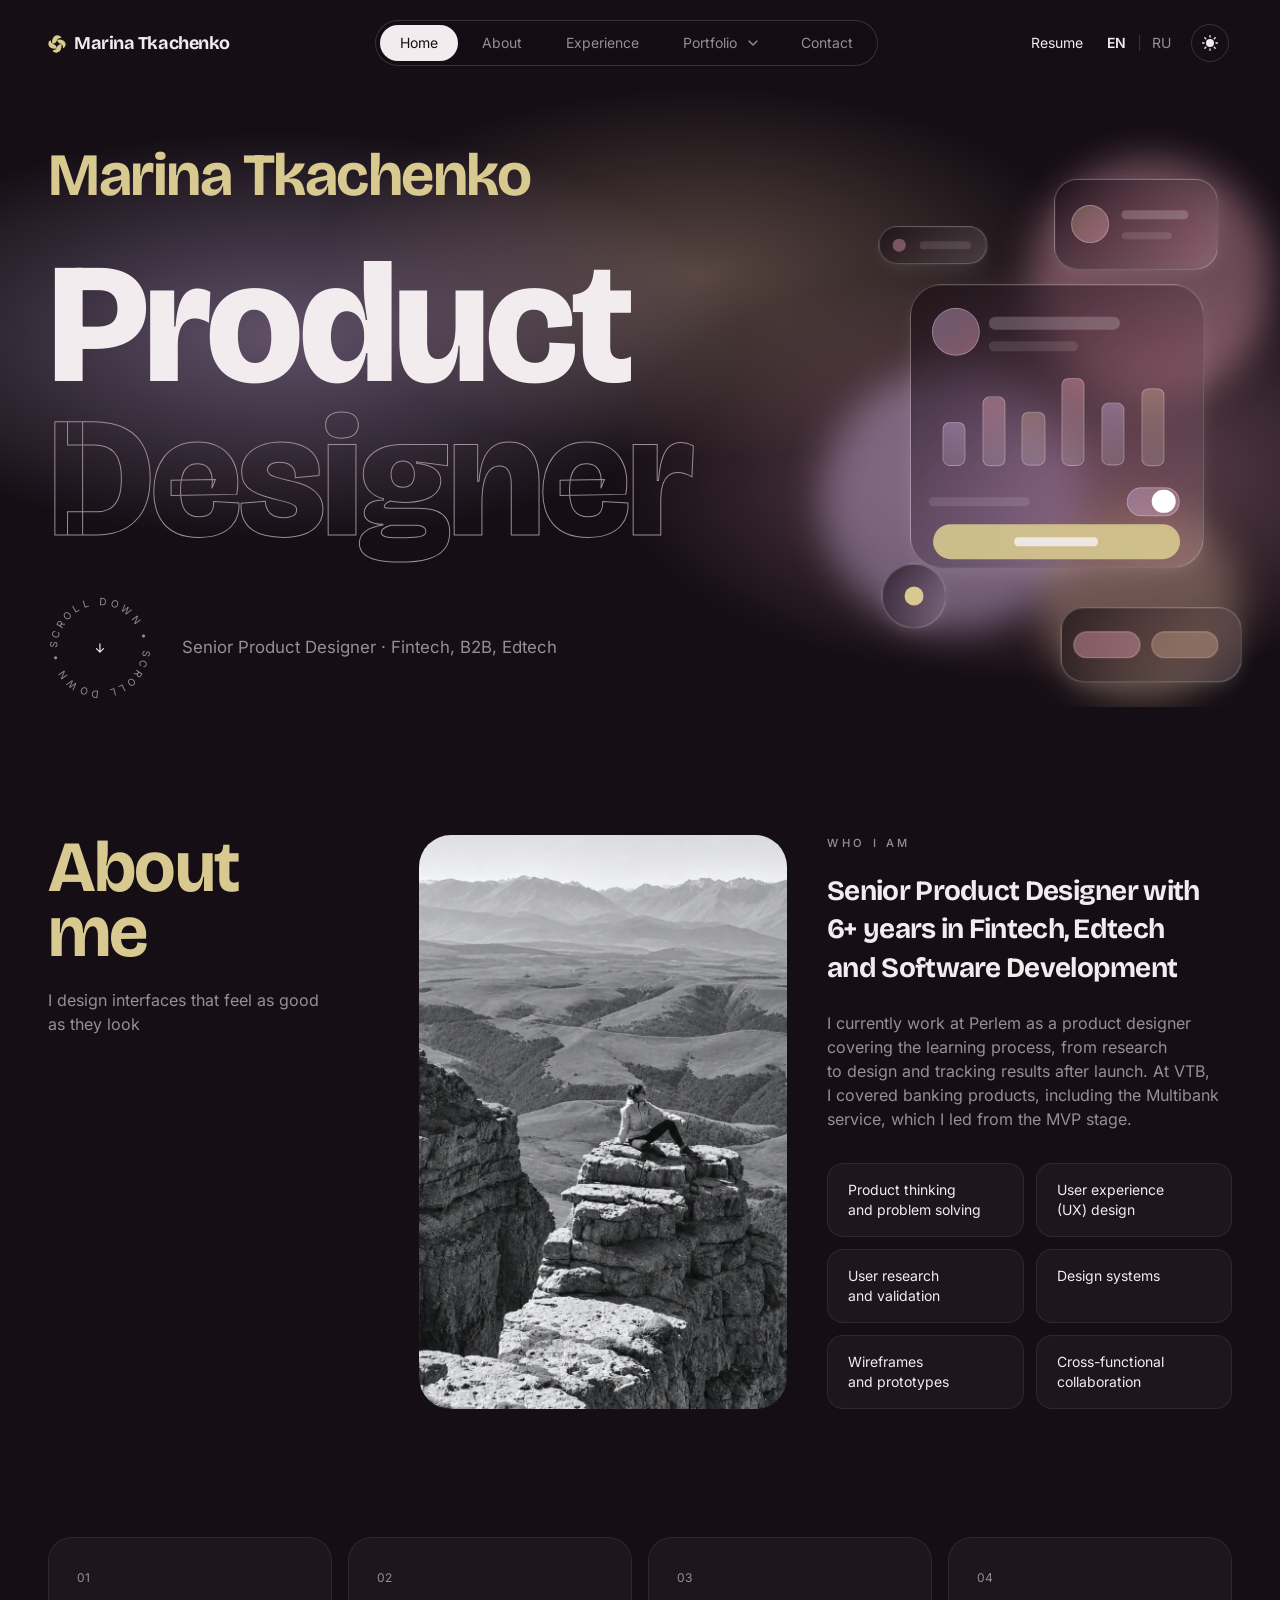
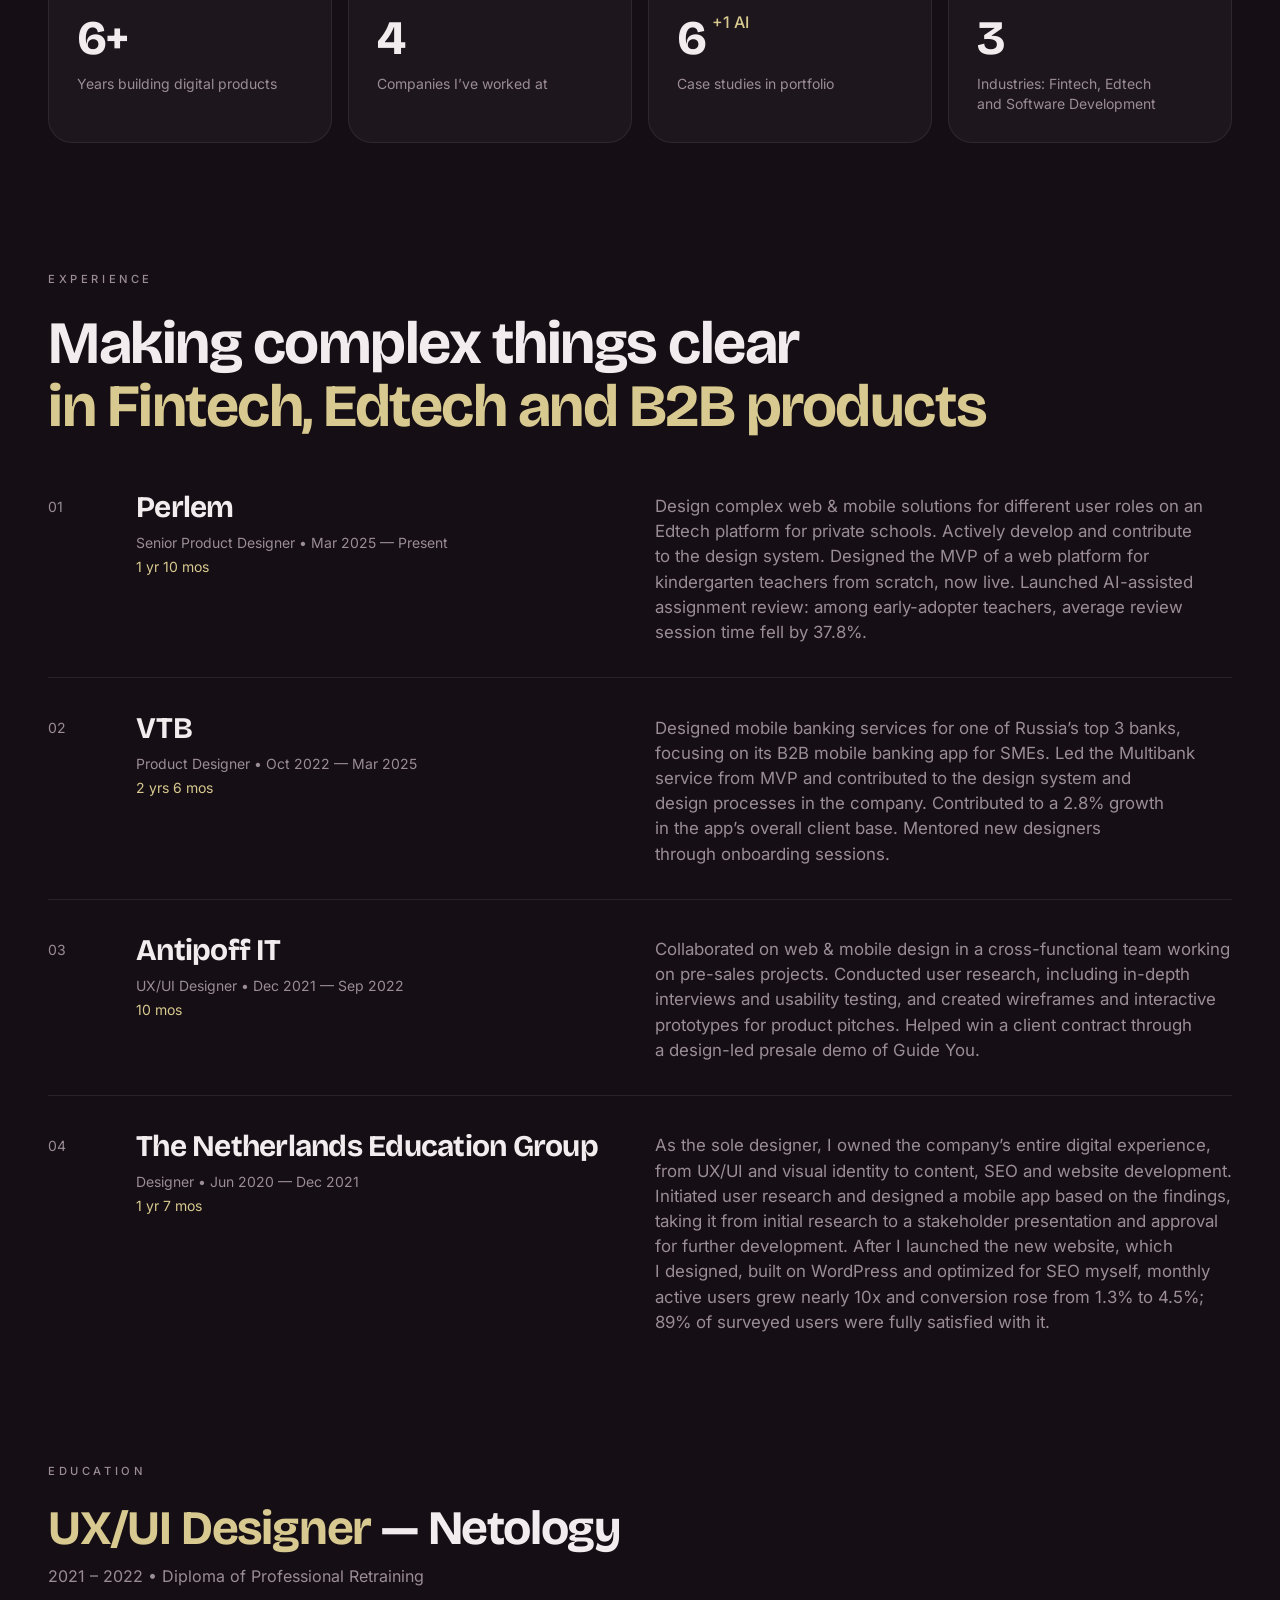
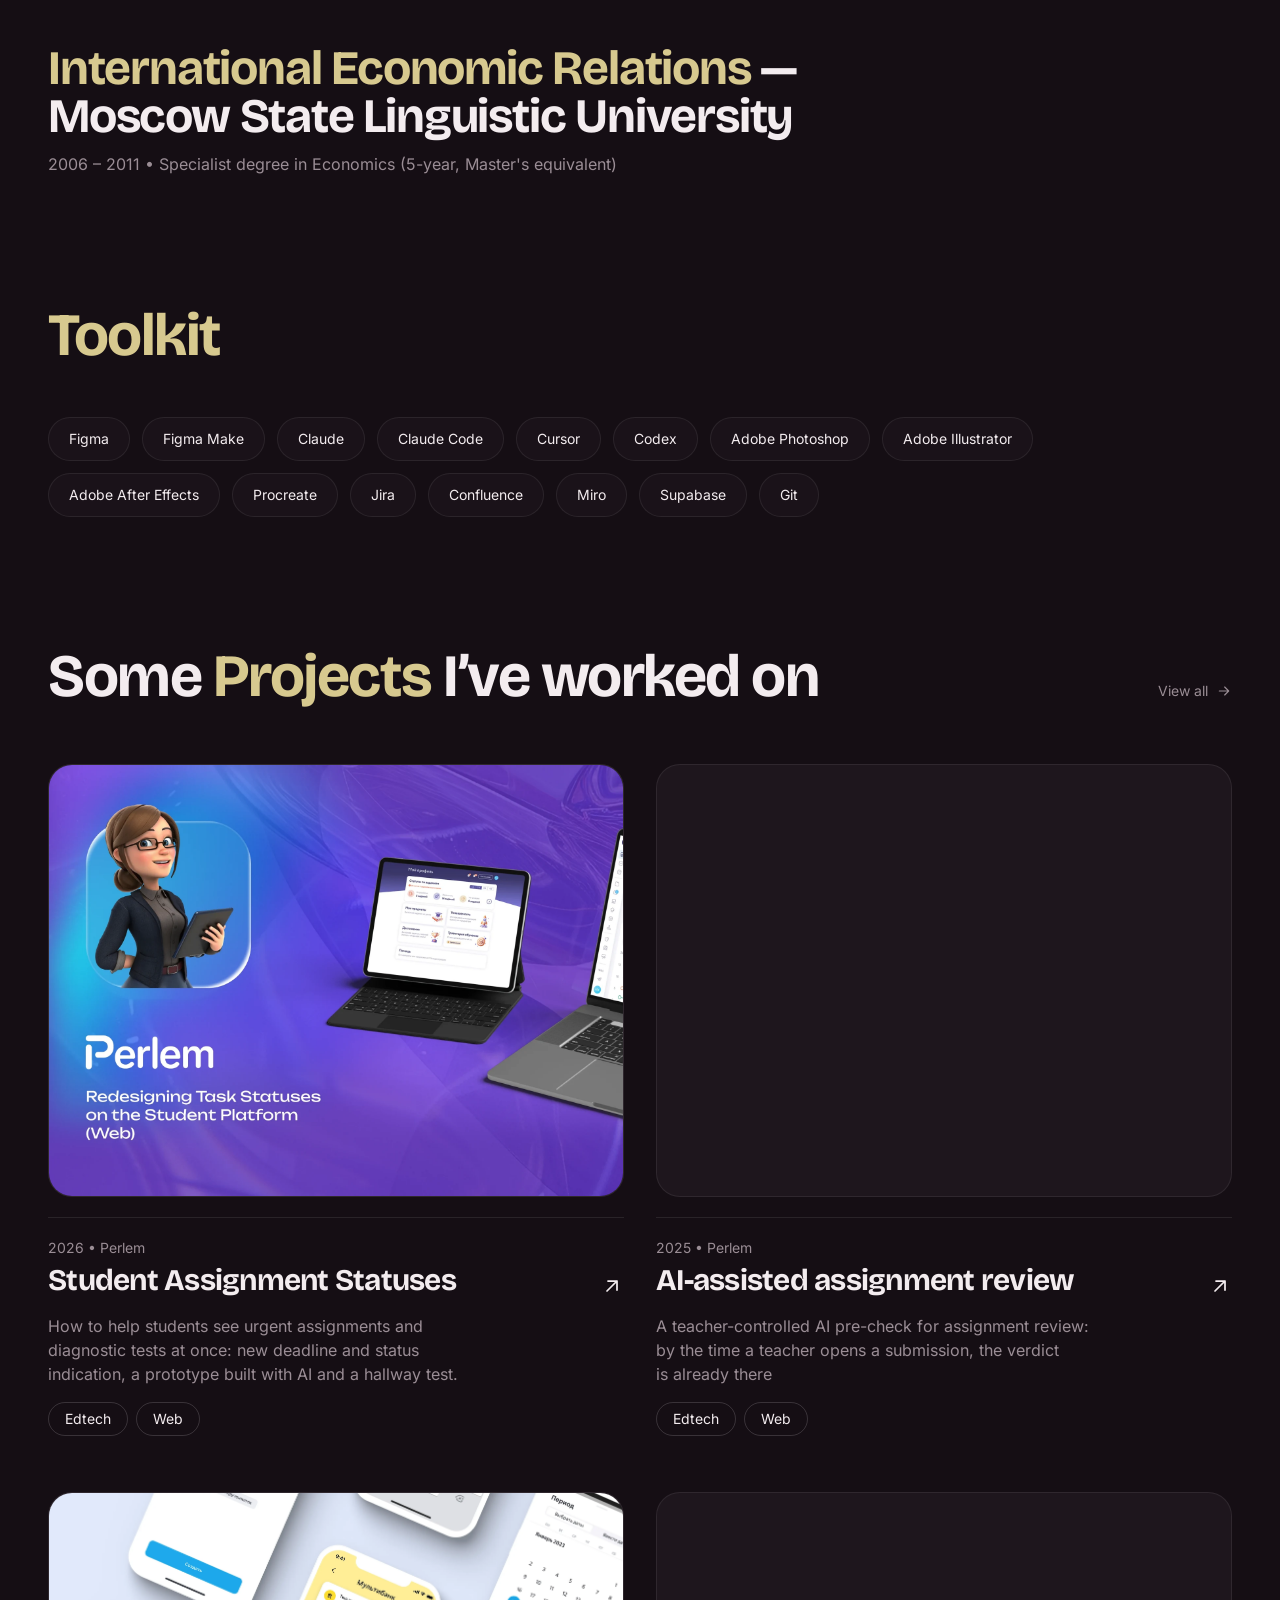
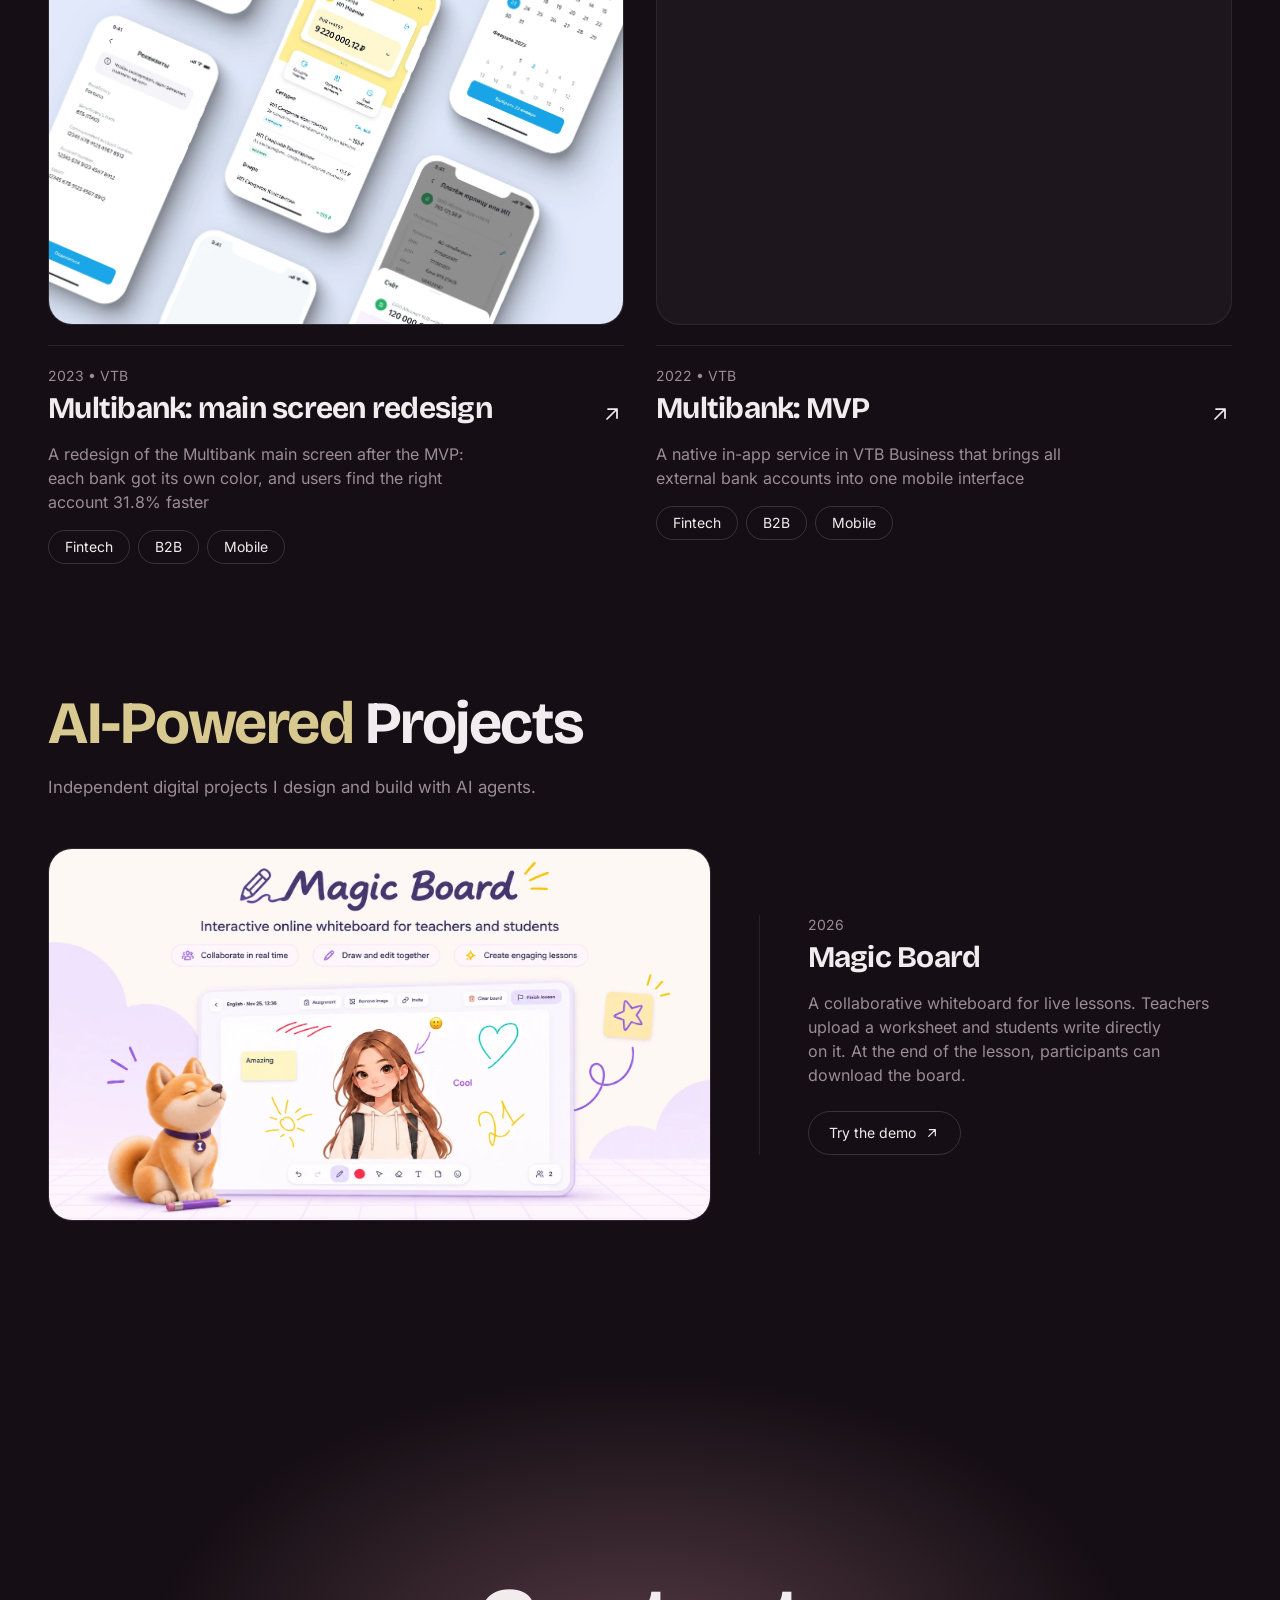
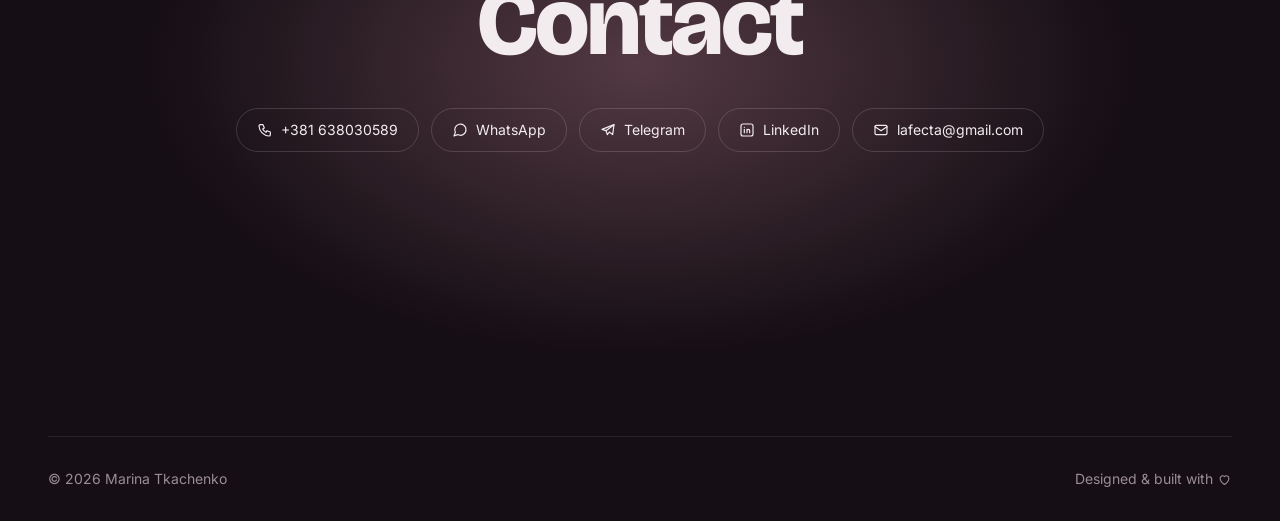
==== commit 69ae392c: "Add "+1 AI" to the case-count stat on the home page A small superscript note in the accent next to t" ====
--- a/index.html
+++ b/index.html
@@ -64,7 +64,7 @@
   </script>
 
   <!-- page transitions: in place before the first frame (js/page-transition.js) -->
-  <script src="js/page-transition.js?v=20261127i"></script>
+  <script src="js/page-transition.js?v=20261127j"></script>
   <!-- first frame waits until the whole page is parsed (no element has this id),
        so a transition never starts on a half-read page; it is hidden by
        is-booting until then anyway -->
@@ -83,8 +83,8 @@
     })();
   </script>
 
-  <link rel="stylesheet" href="css/tokens.css?v=20261127i" />
-  <link rel="stylesheet" href="css/style.css?v=20261127i" />
+  <link rel="stylesheet" href="css/tokens.css?v=20261127j" />
+  <link rel="stylesheet" href="css/style.css?v=20261127j" />
 </head>
 <body>
 
@@ -269,7 +269,8 @@
              hidden while there are fewer than 3 -->
         <li class="stat" data-case-count hidden>
           <span class="stat__index">03</span>
-          <span class="stat__value" data-case-count-value></span>
+          <!-- the number of cases (js/projects.js), and the AI project on top of them -->
+          <span class="stat__value"><span data-case-count-value></span><sup class="stat__extra">+1 AI</sup></span>
           <span class="stat__label" data-case-count-label></span>
         </li>
         <li class="stat">
@@ -438,13 +439,13 @@
     </div>
   </footer>
 
-  <script src="data/content.js?v=20261127i"></script>
-  <script src="data/projects.js?v=20261127i"></script>
-  <script src="js/projects.js?v=20261127i"></script>
-  <script src="js/i18n.js?v=20261127i"></script>
-  <script src="js/main.js?v=20261127i"></script>
-  <script src="js/reveal.js?v=20261127i"></script>
-  <script src="js/hero-reveal.js?v=20261127i"></script>
-  <script src="js/work-curtain.js?v=20261127i"></script>
+  <script src="data/content.js?v=20261127j"></script>
+  <script src="data/projects.js?v=20261127j"></script>
+  <script src="js/projects.js?v=20261127j"></script>
+  <script src="js/i18n.js?v=20261127j"></script>
+  <script src="js/main.js?v=20261127j"></script>
+  <script src="js/reveal.js?v=20261127j"></script>
+  <script src="js/hero-reveal.js?v=20261127j"></script>
+  <script src="js/work-curtain.js?v=20261127j"></script>
 </body>
 </html>
--- a/css/style.css
+++ b/css/style.css
@@ -1292,6 +1292,21 @@
   letter-spacing: var(--ls-display);
 }
 
+/* a note on the number, like an exponent: "6 ⁺¹ᴬᴵ" (the AI project next
+   to the case studies); small, medium, in the accent, on the number's top
+   edge, without changing the line's height */
+.stat__extra {
+  display: inline-block;
+  margin-left: 0.4rem;
+  font-family: var(--font-body);
+  font-size: var(--fs-body);
+  font-weight: var(--fw-medium);
+  line-height: 1;
+  letter-spacing: 0;
+  color: var(--color-accent);
+  vertical-align: top;
+}
+
 .stat__label {
   margin-top: var(--space-3);
   font-size: var(--fs-small);
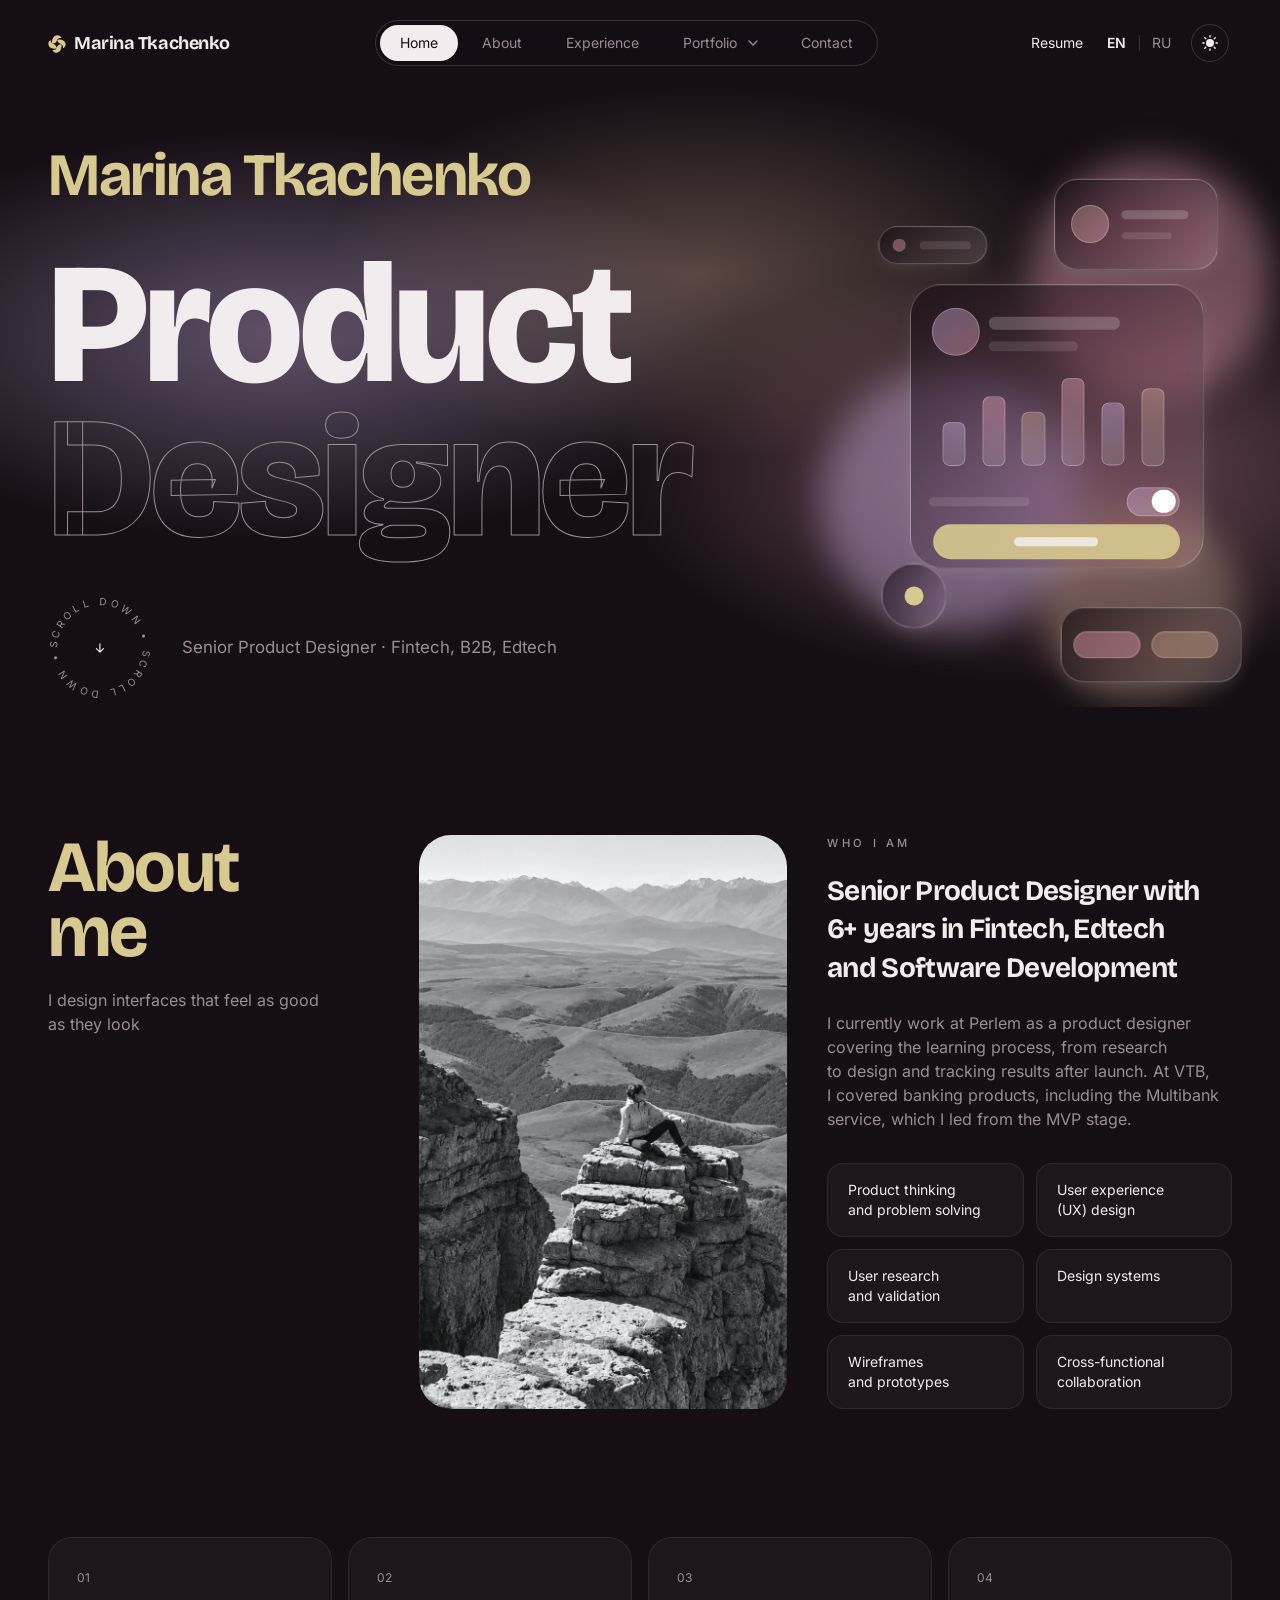
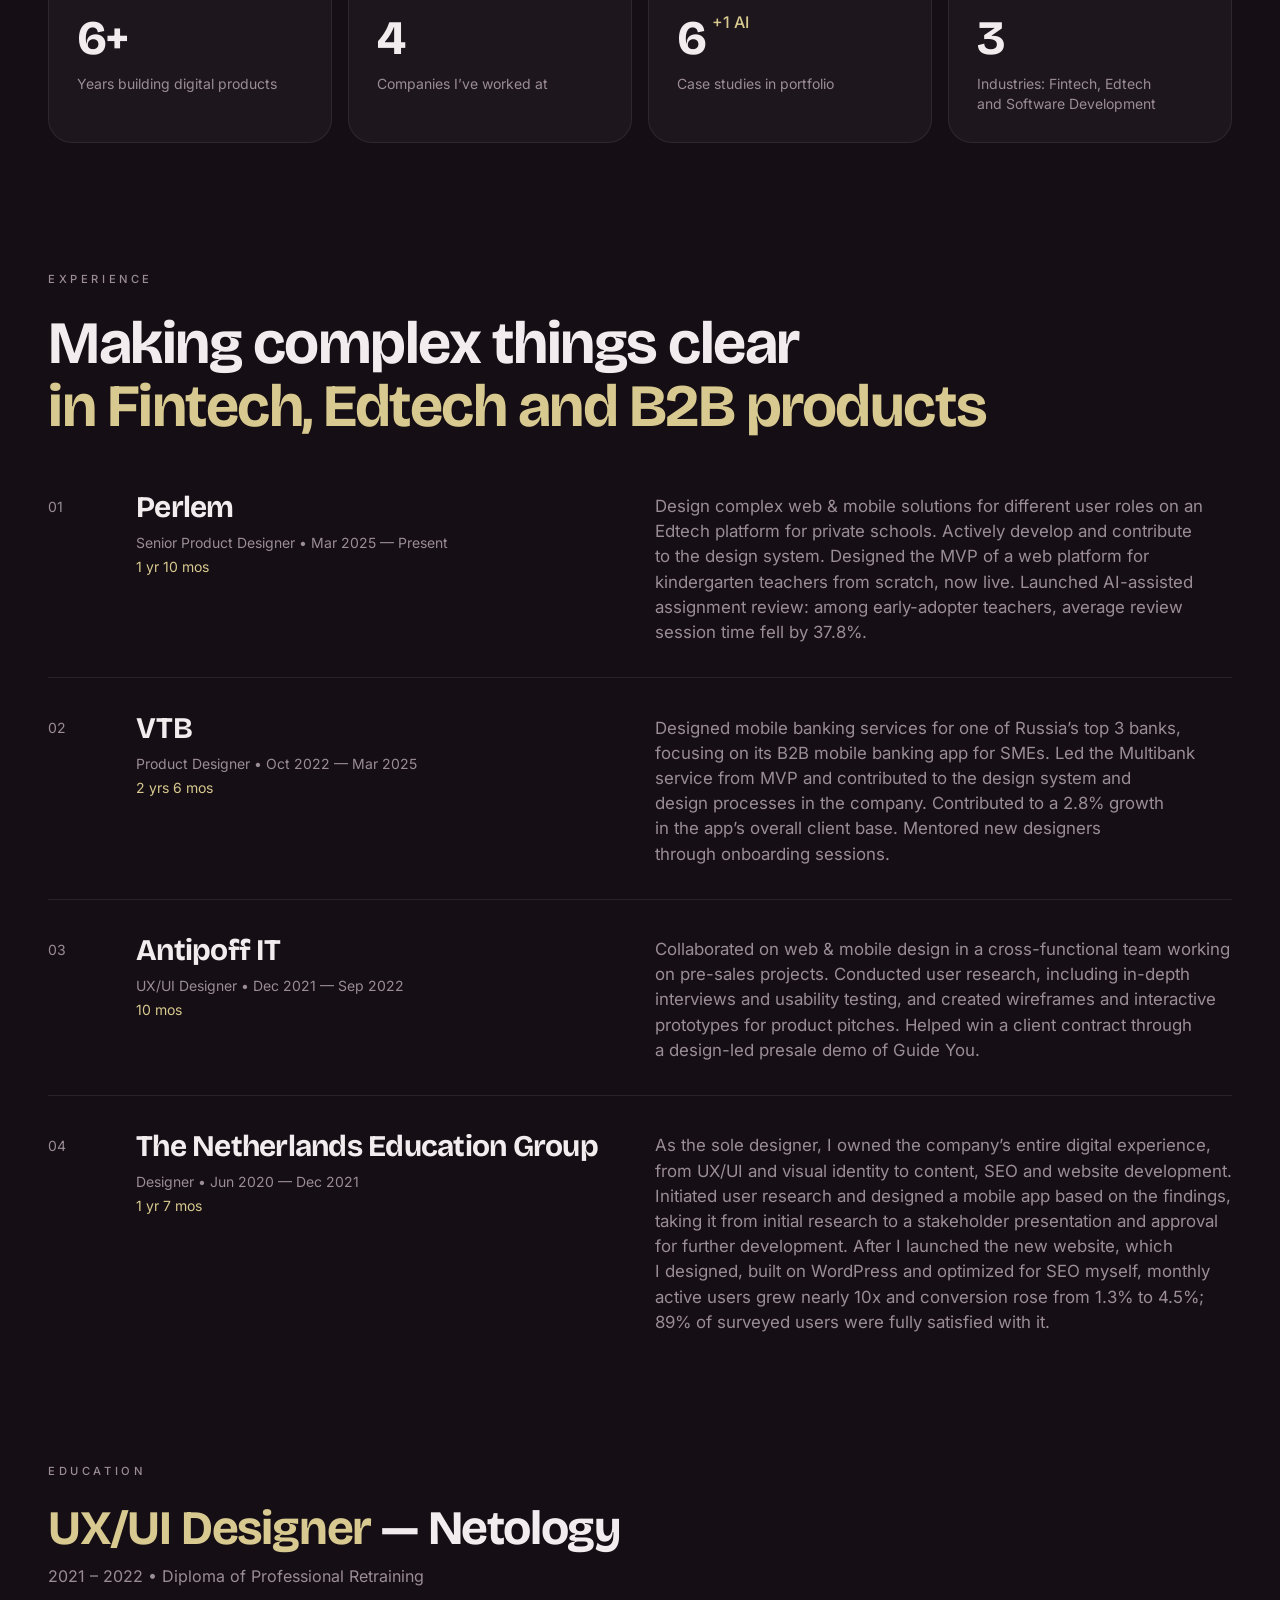
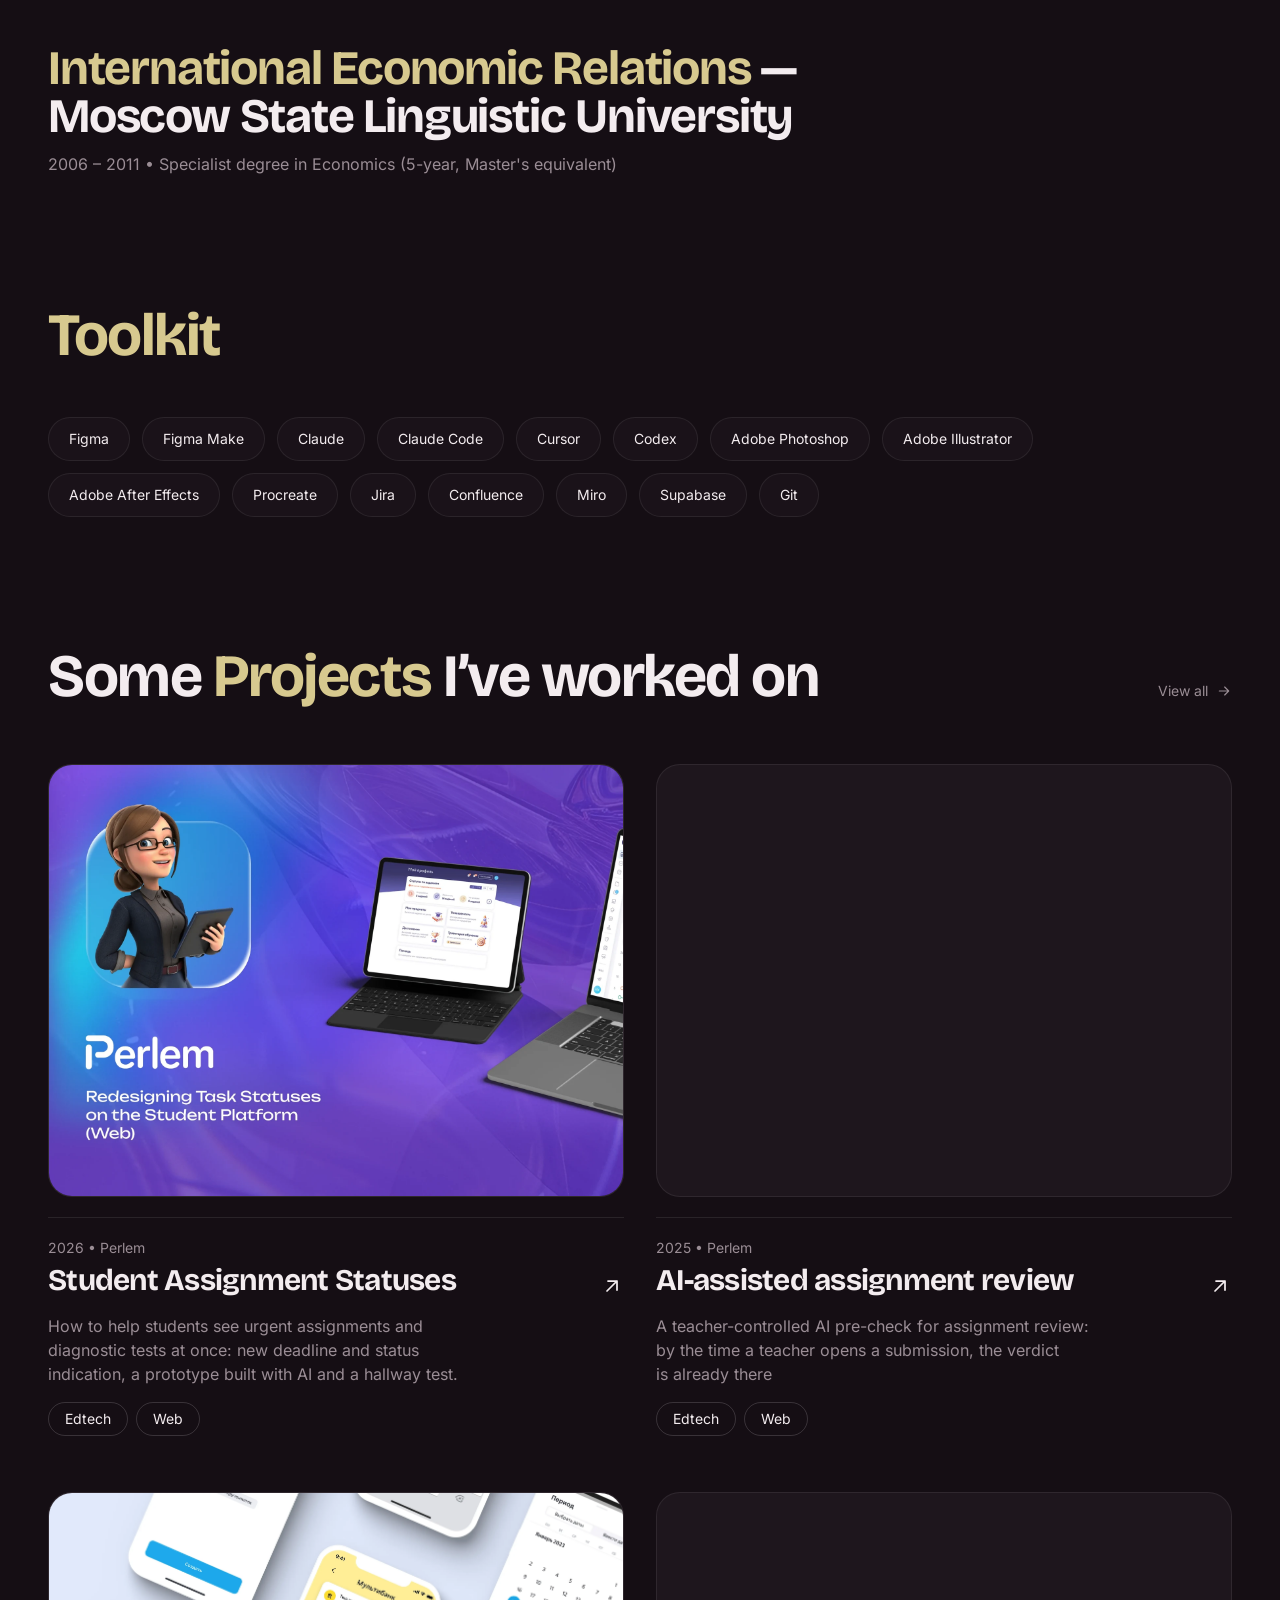
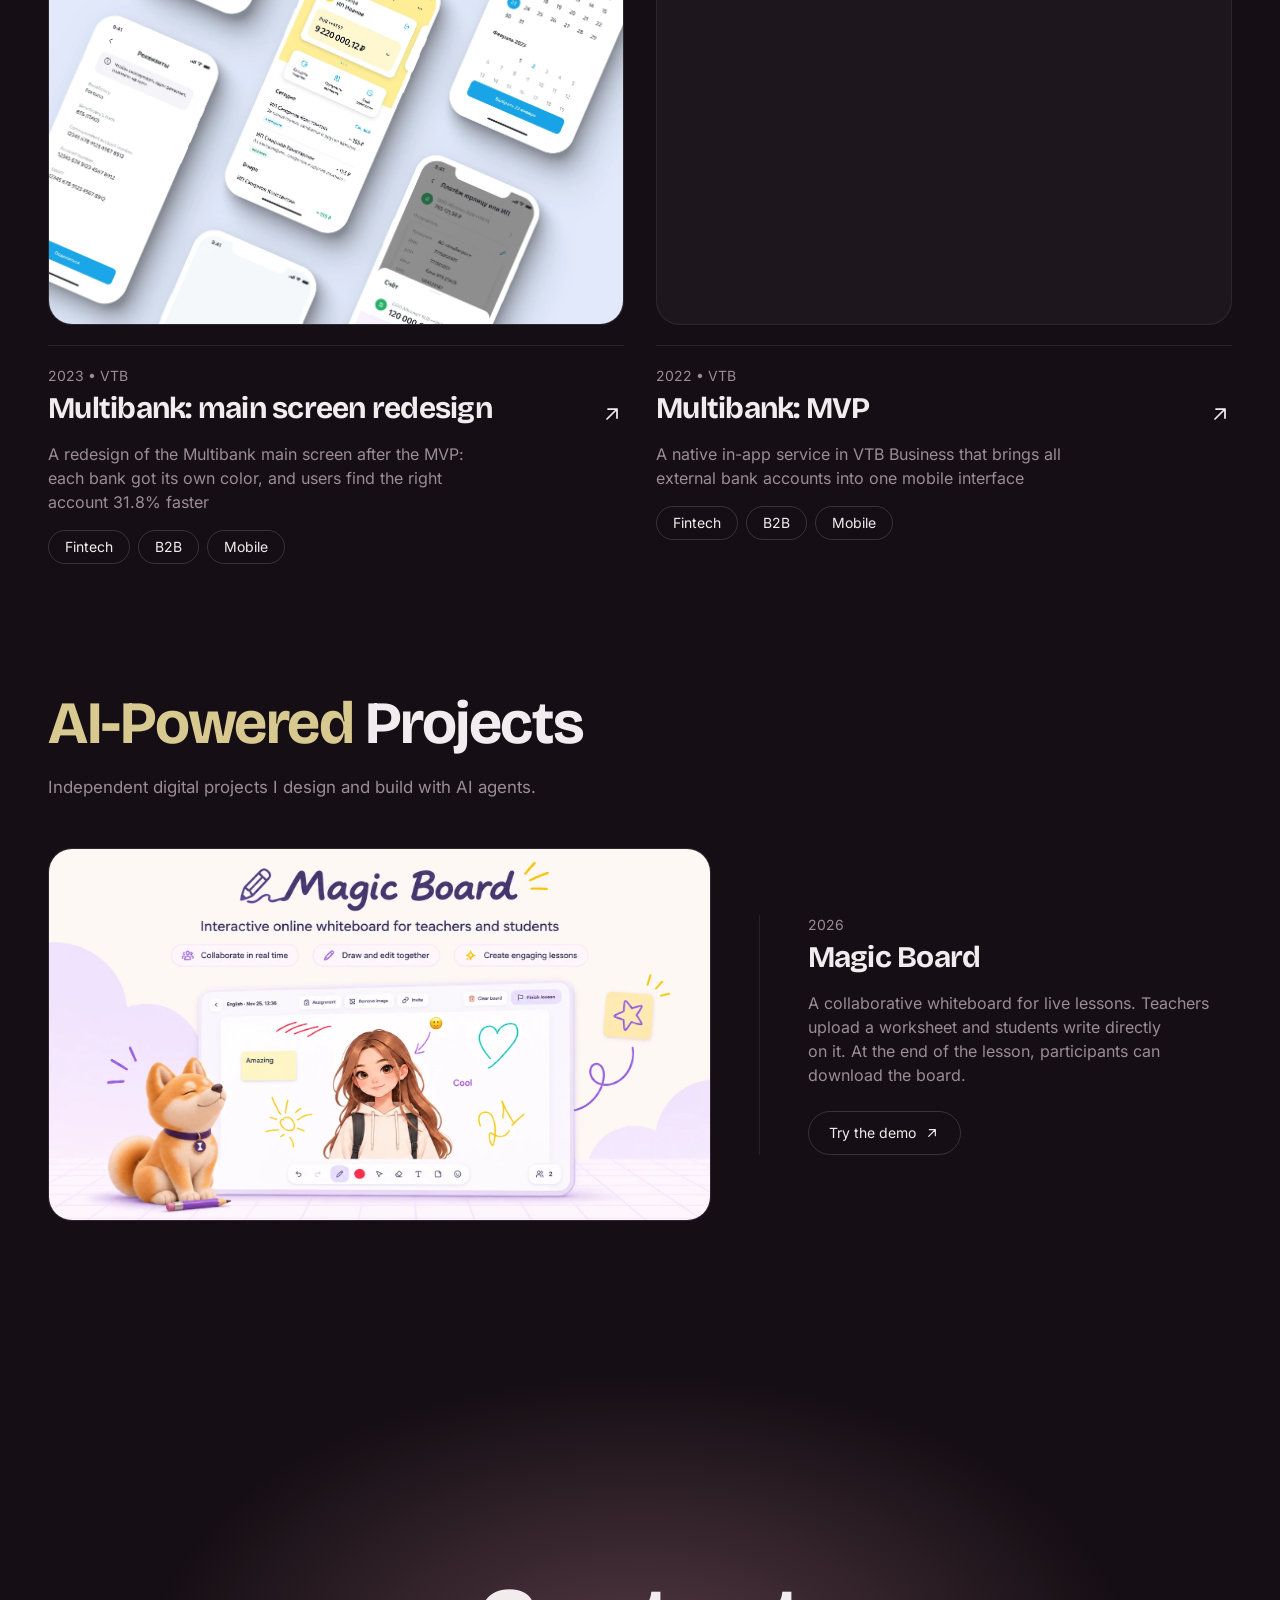
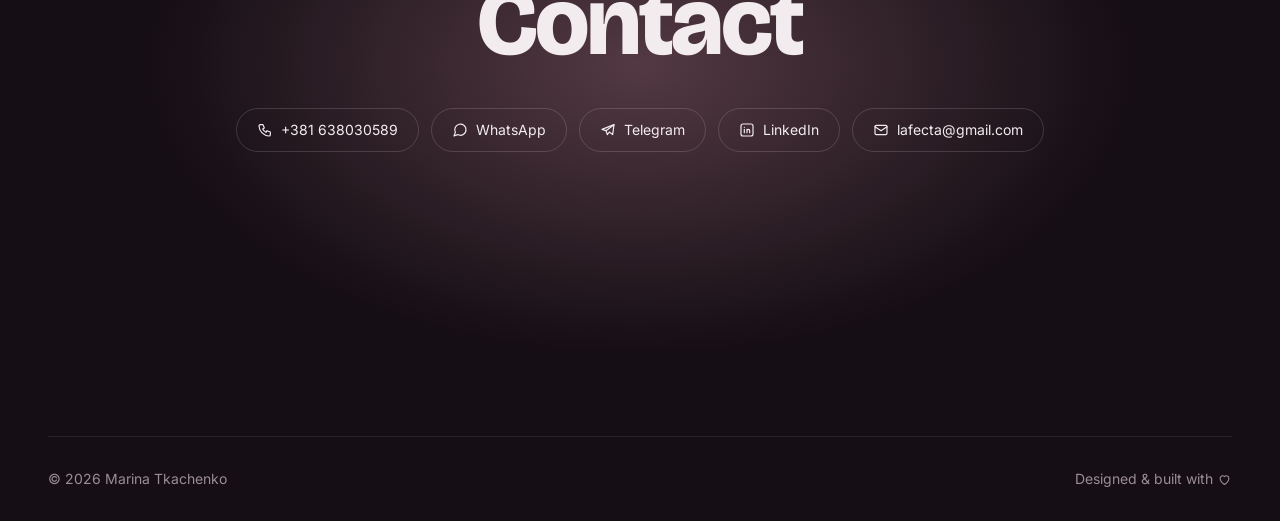
==== commit d5a1e9bf: "Smoother scrolling in Safari: one header blur at a time, loops paused off screen - the sticky header" ====
--- a/index.html
+++ b/index.html
@@ -64,7 +64,7 @@
   </script>
 
   <!-- page transitions: in place before the first frame (js/page-transition.js) -->
-  <script src="js/page-transition.js?v=20261127j"></script>
+  <script src="js/page-transition.js?v=20261127l"></script>
   <!-- first frame waits until the whole page is parsed (no element has this id),
        so a transition never starts on a half-read page; it is hidden by
        is-booting until then anyway -->
@@ -83,8 +83,8 @@
     })();
   </script>
 
-  <link rel="stylesheet" href="css/tokens.css?v=20261127j" />
-  <link rel="stylesheet" href="css/style.css?v=20261127j" />
+  <link rel="stylesheet" href="css/tokens.css?v=20261127l" />
+  <link rel="stylesheet" href="css/style.css?v=20261127l" />
 </head>
 <body>
 
@@ -439,13 +439,13 @@
     </div>
   </footer>
 
-  <script src="data/content.js?v=20261127j"></script>
-  <script src="data/projects.js?v=20261127j"></script>
-  <script src="js/projects.js?v=20261127j"></script>
-  <script src="js/i18n.js?v=20261127j"></script>
-  <script src="js/main.js?v=20261127j"></script>
-  <script src="js/reveal.js?v=20261127j"></script>
-  <script src="js/hero-reveal.js?v=20261127j"></script>
-  <script src="js/work-curtain.js?v=20261127j"></script>
+  <script src="data/content.js?v=20261127l"></script>
+  <script src="data/projects.js?v=20261127l"></script>
+  <script src="js/projects.js?v=20261127l"></script>
+  <script src="js/i18n.js?v=20261127l"></script>
+  <script src="js/main.js?v=20261127l"></script>
+  <script src="js/reveal.js?v=20261127l"></script>
+  <script src="js/hero-reveal.js?v=20261127l"></script>
+  <script src="js/work-curtain.js?v=20261127l"></script>
 </body>
 </html>
--- a/css/style.css
+++ b/css/style.css
@@ -231,6 +231,13 @@
 .nav__toggle,
 .nav__sub { display: none; }
 
+/* The glass bar. Scroll performance (Safari/WebKit above all): a backdrop
+   filter on a sticky element is re-rendered for every frame of the scroll,
+   so it is only switched on while the bar is shown (.is-scrolled) — at the
+   top of the page the bar is transparent and needs no blur at all. And
+   only one blur at a time: the menu pill's own frost (.nav__links) is for
+   the top of the page; under a shown bar it would blur what is already
+   blurred, twice the work for no visible difference. */
 .nav::before {
   content: '';
   position: absolute;
@@ -238,14 +245,16 @@
   z-index: -1;
   background: var(--color-surface-glass);
   border-bottom: 1px solid var(--color-divider);
+  opacity: 0;
+  transition: opacity 0.2s ease-out;
+}
+
+.nav.is-scrolled { transform: translateY(calc(-1 * var(--nav-shrink))); }
+.nav.is-scrolled::before {
+  opacity: 1;
   backdrop-filter: blur(16px) saturate(140%);
   -webkit-backdrop-filter: blur(16px) saturate(140%);
-  opacity: 0;
-  transition: opacity 0.2s ease-out;
-}
-
-.nav.is-scrolled { transform: translateY(calc(-1 * var(--nav-shrink))); }
-.nav.is-scrolled::before { opacity: 1; }
+}
 
 @media (prefers-reduced-motion: reduce) {
   .nav,
@@ -323,7 +332,15 @@
   background: var(--color-surface-glass);
   border: 1px solid var(--color-border-strong);
   border-radius: var(--radius-pill);
-  backdrop-filter: blur(12px);
+}
+
+/* its own frost only while there is no bar behind it (see .nav::before);
+   in the compact header the links are a plain panel, no frost at all */
+@media (min-width: 1101px) {
+  .nav:not(.is-scrolled) .nav__links {
+    backdrop-filter: blur(12px);
+    -webkit-backdrop-filter: blur(12px);
+  }
 }
 
 .nav__links a {
@@ -1114,6 +1131,11 @@
   letter-spacing: 0.2em;
   fill: var(--color-text-muted);
 }
+
+/* endless loops rest while they are off the screen (js/main.js, .is-offscreen):
+   no work for the browser on frames where nobody can see them */
+.scroll-badge.is-offscreen .scroll-badge__ring,
+.icon--heart.is-offscreen { animation-play-state: paused; }
 
 @keyframes badge-spin {
   to { transform: rotate(360deg); }
